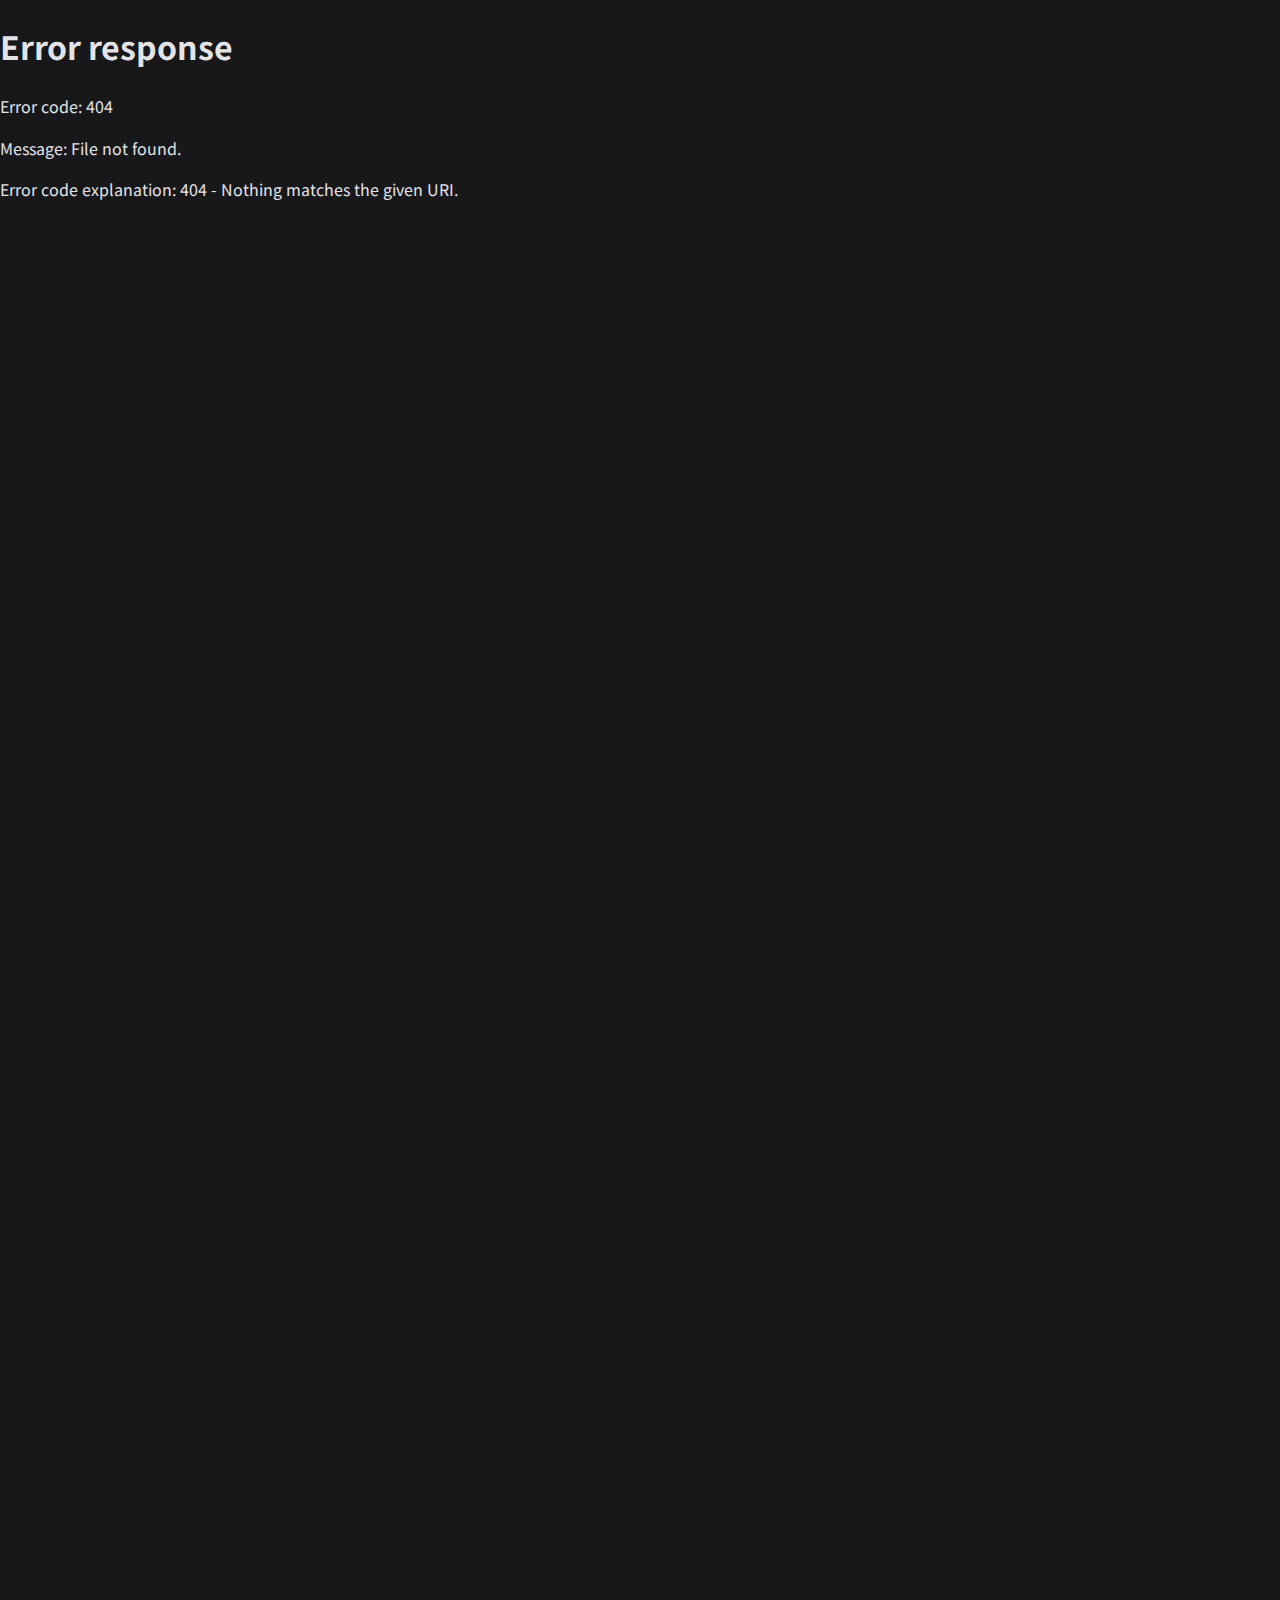
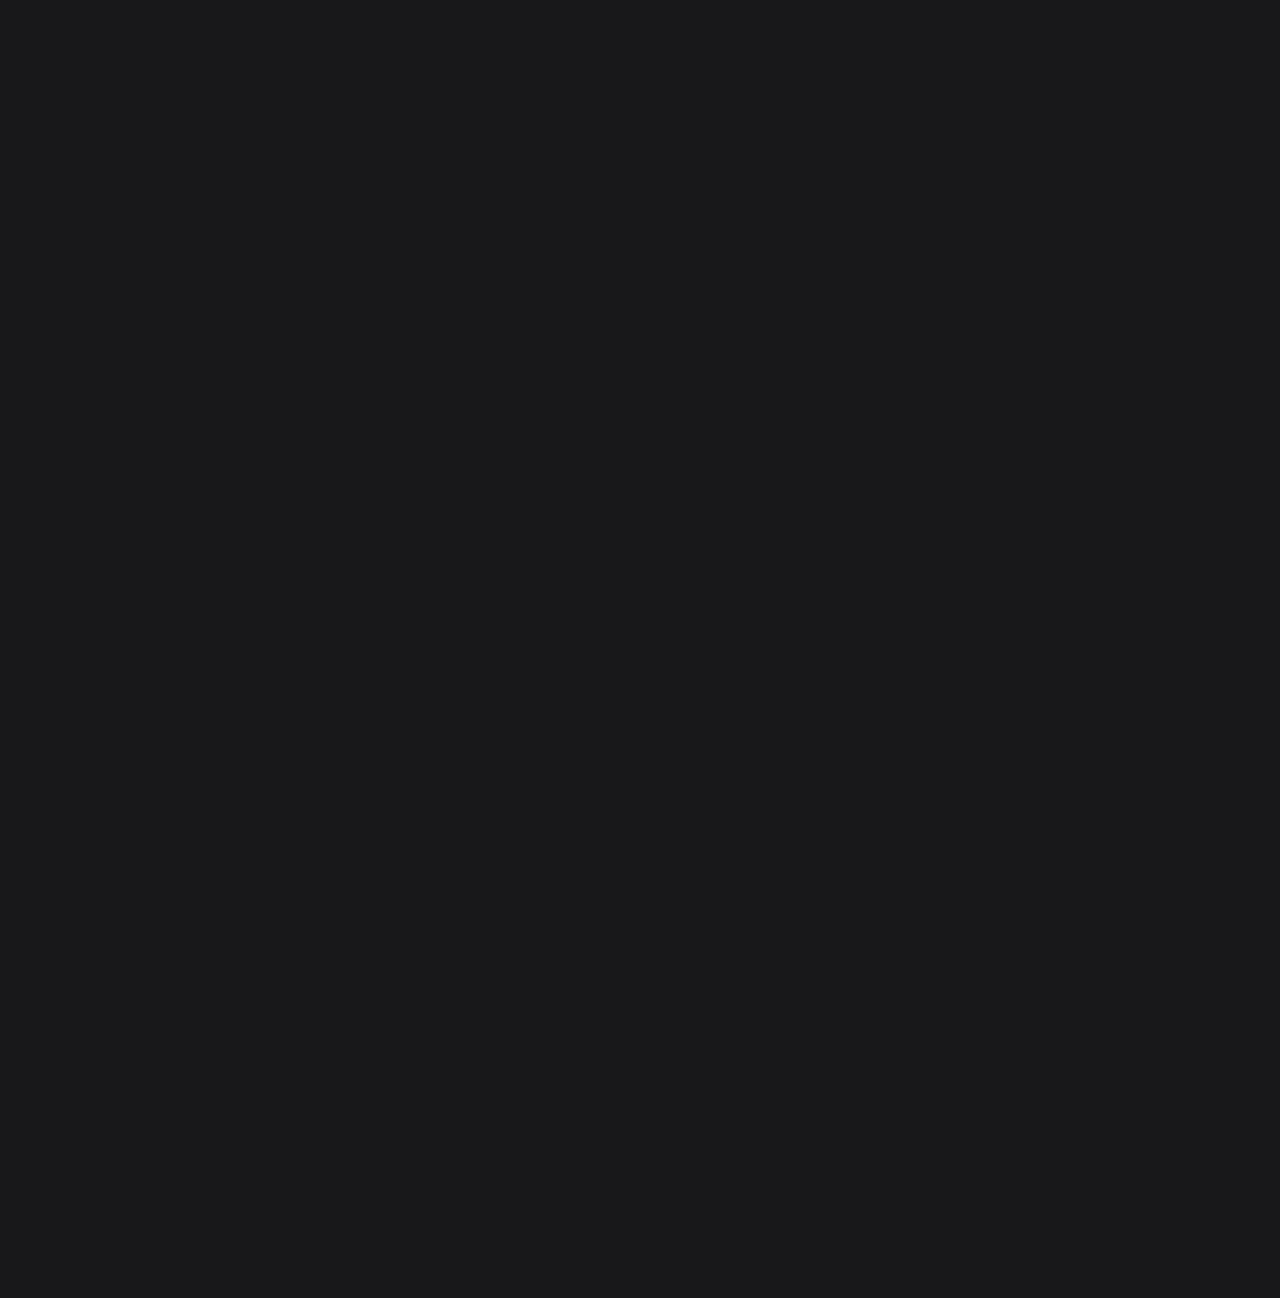
==== index.html @ a290ca43 "Update index.html" ====
<!DOCTYPE html>
<html lang="ja">
<head>
    <meta charset="UTF-8">
    <meta name="viewport" content="width=device-width, initial-scale=1.0">
    <meta name="description" content="ミスター秘密侵入VRの公式マニュアルサイトです。インストール方法、ゲームの操作ガイド、トラブル解決、アップデート情報など、プレイヤーに役立つ情報をまとめています。">
    <meta name="keywords" content="ミスター秘密侵入VR, VRエロゲ, アダルトVR, エロゲ, ミスターVR, いちゃらぶXR研究所, VRゲーム, マニュアル, トラブル解決, アップデート, VRゲームガイド, ダウンロード, セッティング方法">
    <meta name="author" content="ミスターVR">
    <title>ミスター秘密侵入VR - 公式マニュアル｜完全ガイド</title>
    <link href="https://fonts.googleapis.com/css2?family=Noto+Sans+JP:wght@400;500;700&display=swap" rel="stylesheet">
    <script>
        document.addEventListener('DOMContentLoaded', function() {
            fetch('header.html')
                .then(response => response.text())
                .then(data => {
                    document.getElementById('header').innerHTML = data;
                })
                .catch(error => {
                    console.error('ヘッダーの読み込みに失敗しました:', error);
                    document.getElementById('header').innerHTML = '<p>ヘッダーの読み込みに失敗しました</p>';
                });
    
            fetch('footer.html')
                .then(response => response.text())
                .then(data => {
                    document.getElementById('footer').innerHTML = data;
                })
                .catch(error => {
                    console.error('フッターの読み込みに失敗しました:', error);
                    document.getElementById('footer').innerHTML = '<p>フッターの読み込みに失敗しました</p>';
                });
        });
    </script>    
    <style>
        :root {
            --primary-color: #4a90e2;
            --text-color: #e4e4e7;
            --bg-color: #18181b;
            --card-bg: #27272a;
        }
        
        body {
            font-family: 'Noto Sans JP', sans-serif;
            background-color: var(--bg-color);
            color: var(--text-color);
            line-height: 1.6;
            margin: 0;
            padding: 0;
        }
        
        .container {
            max-width: 1200px;
            margin: 0 auto;
            padding: 0 20px;
            opacity: 0;
            animation: fadeIn 0.6s ease forwards;
        }
        
        .header {
            background-color: rgba(39, 39, 42, 0.95);
            backdrop-filter: blur(10px);
            position: fixed;
            width: 100%;
            top: 0;
            z-index: 1000;
        }
        
        .header-content {
            display: flex;
            justify-content: space-between;
            align-items: center;
            height: 70px;
        }
        
        .logo {
            height: 90px;
            display: inline-block;
        }
        
        .logo img {
            height: 100%;
            width: auto;
            object-fit: contain;
        }
        
        .nav-links {
            display: flex;
            gap: 2rem;
        }
        
        .nav-links a {
            color: var(--text-color);
            text-decoration: none;
            font-weight: 500;
            transition: color 0.2s;
        }
        
        .nav-links a:hover {
            color: var(--primary-color);
        }
        
        .hero {
            padding: 40px 0;
            text-align: center;
            background-color: var(--card-bg);
            border-radius: 12px;
            margin-top: 2rem;
            opacity: 0;
            transform: translateY(20px);
            animation: fadeInUp 0.6s ease forwards;
        }
        
        .hero-title {
            font-size: 2.5rem;
            font-weight: 700;
            margin-bottom: 1rem;
            text-shadow: 0 0 10px rgba(74, 144, 226, 0.5);
            color: var(--text-color);
        }

        main {
            margin-top: 70px;
            padding-top: 0px;
        }        
        
        .main-image-container {
            position: relative;
            margin: 2rem auto;
            max-width: 1000px;
            padding: 20px;
            overflow: hidden;
        }
        
        .main-image {
            width: 100%;
            height: auto;
            border-radius: 12px;
            box-shadow: 0 20px 40px rgba(0, 0, 0, 0.4),
                        0 0 30px rgba(74, 144, 226, 0.3);
            border: 1px solid rgba(255, 255, 255, 0.1);
            position: relative;
            z-index: 2;
        }
        
        .image-glow {
            position: absolute;
            top: -20px;
            left: -20px;
            width: calc(100% + 40px);
            height: calc(100% + 40px);
            border-radius: 12px;
            background: radial-gradient(
                ellipse at center,
                rgba(74, 144, 226, 0.3) 0%,
                rgba(74, 144, 226, 0.15) 30%,
                rgba(74, 144, 226, 0) 70%
            );
            filter: blur(20px);  /* ぼかしを強める */
            animation: pulseGlow 3s ease-in-out infinite;
            z-index: 1;
        }
        
        .purchase-link {
            display: inline-block;
            background-color: var(--primary-color);
            color: white;
            padding: 0.75rem 1.5rem;
            border-radius: 6px;
            text-decoration: none;
            font-weight: bold;
            transition: all 0.3s ease;
            margin-top: 1rem;
            position: relative;
            overflow: hidden;
        }
        
        .purchase-link:hover {
            transform: translateY(-2px);
            box-shadow: 0 5px 15px rgba(74, 144, 226, 0.4);
        }
        
        .purchase-link::after {
            content: '';
            position: absolute;
            top: 50%;
            left: 50%;
            width: 300%;
            height: 300%;
            background: rgba(255, 255, 255, 0.1);
            transform: translate(-50%, -50%) rotate(35deg);
            transition: transform 0.5s ease;
        }
        
        .purchase-link:hover::after {
            transform: translate(-50%, -50%) rotate(35deg) translateX(20%);
        }
        
        .section-grid {
            display: grid;
            grid-template-columns: repeat(auto-fit, minmax(300px, 1fr));
            gap: 2rem;
            margin: 4rem 0;
            opacity: 0;
            transform: translateY(20px);
            animation: fadeInUp 0.6s ease forwards 0.2s;
        }
        
        .card {
            background-color: var(--card-bg);
            border-radius: 12px;
            padding: 2rem;
            color: var(--text-color);
            text-decoration: none;
        }
        
        .card-hover {
            transition: transform 0.2s, box-shadow 0.2s;
        }
        
        .card-hover:hover {
            transform: translateY(-5px);
            box-shadow: 0 8px 32px rgba(0, 0, 0, 0.2);
        }
        
        .card h2 {
            font-size: 1.5rem;
            margin-bottom: 1rem;
            color: var(--primary-color);
        }
        
        .card p {
            color: var(--text-color);
            margin: 0;
        }
        
        .requirements-section {
            margin: 4rem 0;
            opacity: 0;
            transform: translateY(20px);
            animation: fadeInUp 0.6s ease forwards 0.4s;
        }
        
        .requirements-section h2 {
            font-size: 2rem;
            color: var(--primary-color);
            margin-bottom: 2rem;
            text-align: center;
        }
        
        .requirements-grid {
            display: grid;
            grid-template-columns: repeat(2, 1fr);
            gap: 2rem;
        }
        
        .requirements-card {
            background-color: var(--card-bg);
            border-radius: 12px;
            padding: 2rem;
        }
        
        .requirements-title {
            color: var(--primary-color);
            font-size: 1.5rem;
            margin-bottom: 1.5rem;
            padding-bottom: 0.5rem;
            border-bottom: 2px solid var(--primary-color);
        }
        
        .requirements-list {
            list-style: none;
            padding: 0;
            margin: 0;
        }
        
        .requirements-category {
            color: var(--primary-color);
            font-weight: bold;
            margin: 1rem 0 0.5rem;
        }
        
        .requirements-list li {
            margin-bottom: 0.5rem;
            padding-left: 1.2rem;
            position: relative;
        }
        
        .requirements-list li::before {
            content: "•";
            color: var(--primary-color);
            position: absolute;
            left: 0;
        }
        
        .news-section {
            opacity: 0;
            transform: translateY(20px);
            animation: fadeInUp 0.6s ease forwards 0.6s;
            background-color: var(--card-bg);
            border-radius: 12px;
            padding: 2rem;
            margin: 4rem 0;
        }
        
        .news-item {
            display: flex;
            align-items: center;
            gap: 1rem;
            border-bottom: 1px solid rgba(255, 255, 255, 0.1);
        }

        .news-item a {
           color: var(--primary-color);
           text-decoration: none;
           transition: color 0.2s;
        }
        
        .news-item a:hover {
           text-decoration: underline;
           opacity: 0.8;
        }
        
        .news-date {
            min-width: 100px;
            font-size: 0.875rem;
            color: #94a3b8;
        }
        
        .footer {
            text-align: center;
            padding: 2rem 0;
            color: #94a3b8;
            font-size: 0.875rem;
        }
        
        .review-section {
            margin-top: 2rem;
            max-width: 35rem;
            margin-left: auto;
            margin-right: auto;
        }
        
        .review-section .bg-slate-800\/50 {
            background-color: rgba(30, 41, 59, 0.5);
            backdrop-filter: blur(8px);
            border: 1px solid rgba(51, 65, 85, 0.5);
            border-radius: 0.75rem;
            padding: 1.5rem;
        }
        
        .review-section .star-icon {
            color: #60a5fa;
            fill: #60a5fa;
        }
        
        .review-section .heart-icon {
            color: rgba(96, 165, 250, 0.7);
        }
        
        .review-section a {
            color: #60a5fa;
            text-decoration: none;
            transition: color 0.2s;
        }
        
        .review-section a:hover {
            color: #93c5fd;
        }
        
        .manual-about {
            max-width: 800px;
            margin: 0 auto 3rem;
            text-align: center;
        }
        
        .thank-you-message {
            font-size: 1.25rem;
            color: var(--primary-color);
            font-weight: 500;
            margin: 0 0 2rem; /* topのマージンを0に */
            text-shadow: 0 0 20px rgba(74, 144, 226, 0.3);
            opacity: 0;
            animation: fadeInMessage 1.5s ease forwards;
        }
        
        @keyframes fadeIn {
            from { opacity: 0; }
            to { opacity: 1; }
        }
        
        @keyframes fadeInUp {
            from {
                opacity: 0;
                transform: translateY(20px);
            }
            to {
                opacity: 1;
                transform: translateY(0);
            }
        }
        
        @keyframes fadeInMessage {
            from {
                opacity: 0;
                transform: translateY(10px);
            }
            to {
                opacity: 1;
                transform: translateY(0);
            }
        }
        
        @keyframes pulseGlow {
            0% { opacity: 0.3; }
            50% { opacity: 0.8; }
            100% { opacity: 0.3; }
        }
        
        @media (max-width: 768px) {
            .requirements-grid {
                grid-template-columns: 1fr;
            }
            
            .news-item {
                flex-direction: column;
                gap: 0.5rem;
            }
            
            .news-date {
                min-width: auto;
            }
        }
        
        @media (max-width: 640px) {
            .hero-title {
                font-size: 2rem;
            }
        
            .nav-links {
                gap: 1rem;
            }
        }
    </style>
</head>
<body>
    <div id="header"></div>

    <main>
        <div class="container">
            <section class="hero">
                    <p class="thank-you-message">
                        この度はご購入いただき、誠にありがとうございます!
                    </p>
                
                <div class="main-image-container">
                    <div class="image-glow"></div>
                    <img src="assets/images/main-image.jpg" alt="ゲームメイン画像" class="main-image">
                </div>
                
                <a href="https://www.dlsite.com/maniax/dlaf/=/t/s/link/work/aid/adultvrexpert/id/RJ01266526.html" class="purchase-link" target="_blank">販売ページはこちら！</a>
                <div class="review-section">
                    <div class="bg-slate-800/50">
                        <div class="flex items-center justify-center gap-2 mb-4">
                            <span class="star-icon">★</span>
                            <span class="font-medium text-blue-400/90">レビューのお願い</span>
                            <span class="star-icon">★</span>
                        </div>
                        
                        <p class="text-gray-300 mb-4">
                            DLsiteのレビューおよび、感想やご意見を<span class="highlight">「作品に応援コメント」</span>で残していただけますと、今後の開発の大きな励みとなります！
                        </p>
                        
                        <div class="flex items-center justify-center gap-2 text-sm text-gray-400 mb-3">
                            <span>DLsiteマイページの</span>
                            <a href="https://www.dlsite.com/home/mypage/short-review" target="_blank" rel="noopener noreferrer">
                                レビューページ
                            </a>
                            <span>から投稿できます</span>
                        </div>
                
                        <div class="text-xs text-gray-500 flex items-center justify-center gap-1">
                            <div class="point-info">
                                <span>レビュー投稿でDLsiteポイントが還元されます</span>
                                <a href="https://cs.dlsite.com/hc/ja/articles/11837465209881" target="_blank" rel="noopener noreferrer" class="underline ml-1">
                                    詳細はこちら
                                </a>
                            </div>
                        </div>
                    </div>
                </div>
            </section>

            <div class="section-grid">
                <a href="readme.html" class="card card-hover">
                    <h2>🥽 導入ガイド</h2>
                    <p>インストール、アップデート方法を解説しています。</p>
                    <p>まずはこちらをご確認ください。</p>
                </a>
                <a href="manual.html" class="card card-hover">
                    <h2>📖 プレイガイド（随時更新）</h2>
                    <p>ゲームの操作方法とシステムを解説しています。</p>
                    <p>このガイドを読むとより楽しく遊べます。</p>
                </a>
                <a href="troubleshooting.html" class="card card-hover">
                    <h2>🔧 トラブルガイド</h2>
                    <p>よくある問題と解決方法について解説しています。</p>
                </a>
                
                <a href="shop.html" class="card card-hover">
                    <h2>🛒 販売ページ</h2>
                    <p>ゲームを購入できるストア一覧です。</p>                    
                </a>
                <a href="credits.html" class="card card-hover">
                    <h2>👥 ゲームクレジット</h2>
                    <p>開発スタッフや使用アセットなどのクレジット情報です。</p>
                </a>
                <a href="https://ci-en.net/creator/27628/article/tag?name=%E3%82%A2%E3%83%83%E3%83%97%E3%83%87%E3%83%BC%E3%83%88" class="card card-hover">
                    <h2>📝 アップデート履歴と変更点</h2>
                    <p>各バージョンでの更新内容や変更点を確認できます。</p>
                </a>
                
                <a href="dev-story.html" class="card card-hover">
                    <h2>💡 開発秘話（随時更新）</h2>
                    <p>ゲーム制作の背景やエピソードを随時ご紹介していく予定です。</p>
                </a>
            </div>

            <section class="requirements-section">
                <h2>対応機種</h2>
                <div class="requirements-grid">
                    <div class="requirements-card">
                        <h3 class="requirements-title">PCVR版</h3>
                        <ul class="requirements-list">
                            <div class="requirements-category">動作要件</div>
                            <li>対応OS: Windows 10/11</li>
                            <li>必須: SteamVR</li>
                            <li>推奨GPU: RTX3060以上</li>
                            <li>推奨メモリ: 16GB以上</li>

                            <div class="requirements-category">対応機種</div>
                            <li>Meta Quest 2/Pro/3/3S</li>
                            <li>PICO Neo 3/4/4Ultra</li>
                            <li>HTC VIVE シリーズ</li>
                            <li>その他SteamVR対応機種</li>
                        </ul>
                    </div>
                    
                    <div class="requirements-card">
                        <h3 class="requirements-title">Quest単体版</h3>
                        <ul class="requirements-list">
                            <div class="requirements-category">動作要件</div>
                            <li>SideQuestによるインストールが必要です。</li>

                            <div class="requirements-category">対応機種</div>
                            <li>Meta Quest 2</li>
                            <li>Meta Quest Pro</li>
                            <li>Meta Quest 3</li>
                            <li>Meta Quest 3S</li>
                        </ul>
                    </div>
                </div>
            </section>

            <section class="news-section">
                <h2>お知らせ</h2>
                <div class="news-item">
                    <div class="news-date">2024/11/16</div>
                    <p><a href="readme.html">導入ガイド</a>を更新しました。</p>
                </div>
                <div class="news-item">
                    <div class="news-date">2024/11/15</div>
                    <p><a href="https://www.dlsite.com/maniax/dlaf/=/t/s/link/work/aid/adultvrexpert/id/RJ01266526.html" target="_blank">ミスター秘密侵入VR</a>を販売開始しました！</p>
                </div>
                <div class="news-item">
                    <div class="news-date">2024/11/13</div>
                    <p>マニュアルサイトを公開しました。</p>
                </div>
                <div class="news-item">
                    <div class="news-date">2024/11/12</div>
                    <p>Ver 1.0.0をリリースしました。</p>
                </div>
            </section>
        </div>
    </main>
    
    <div id="footer"></div>
</body>
</html>
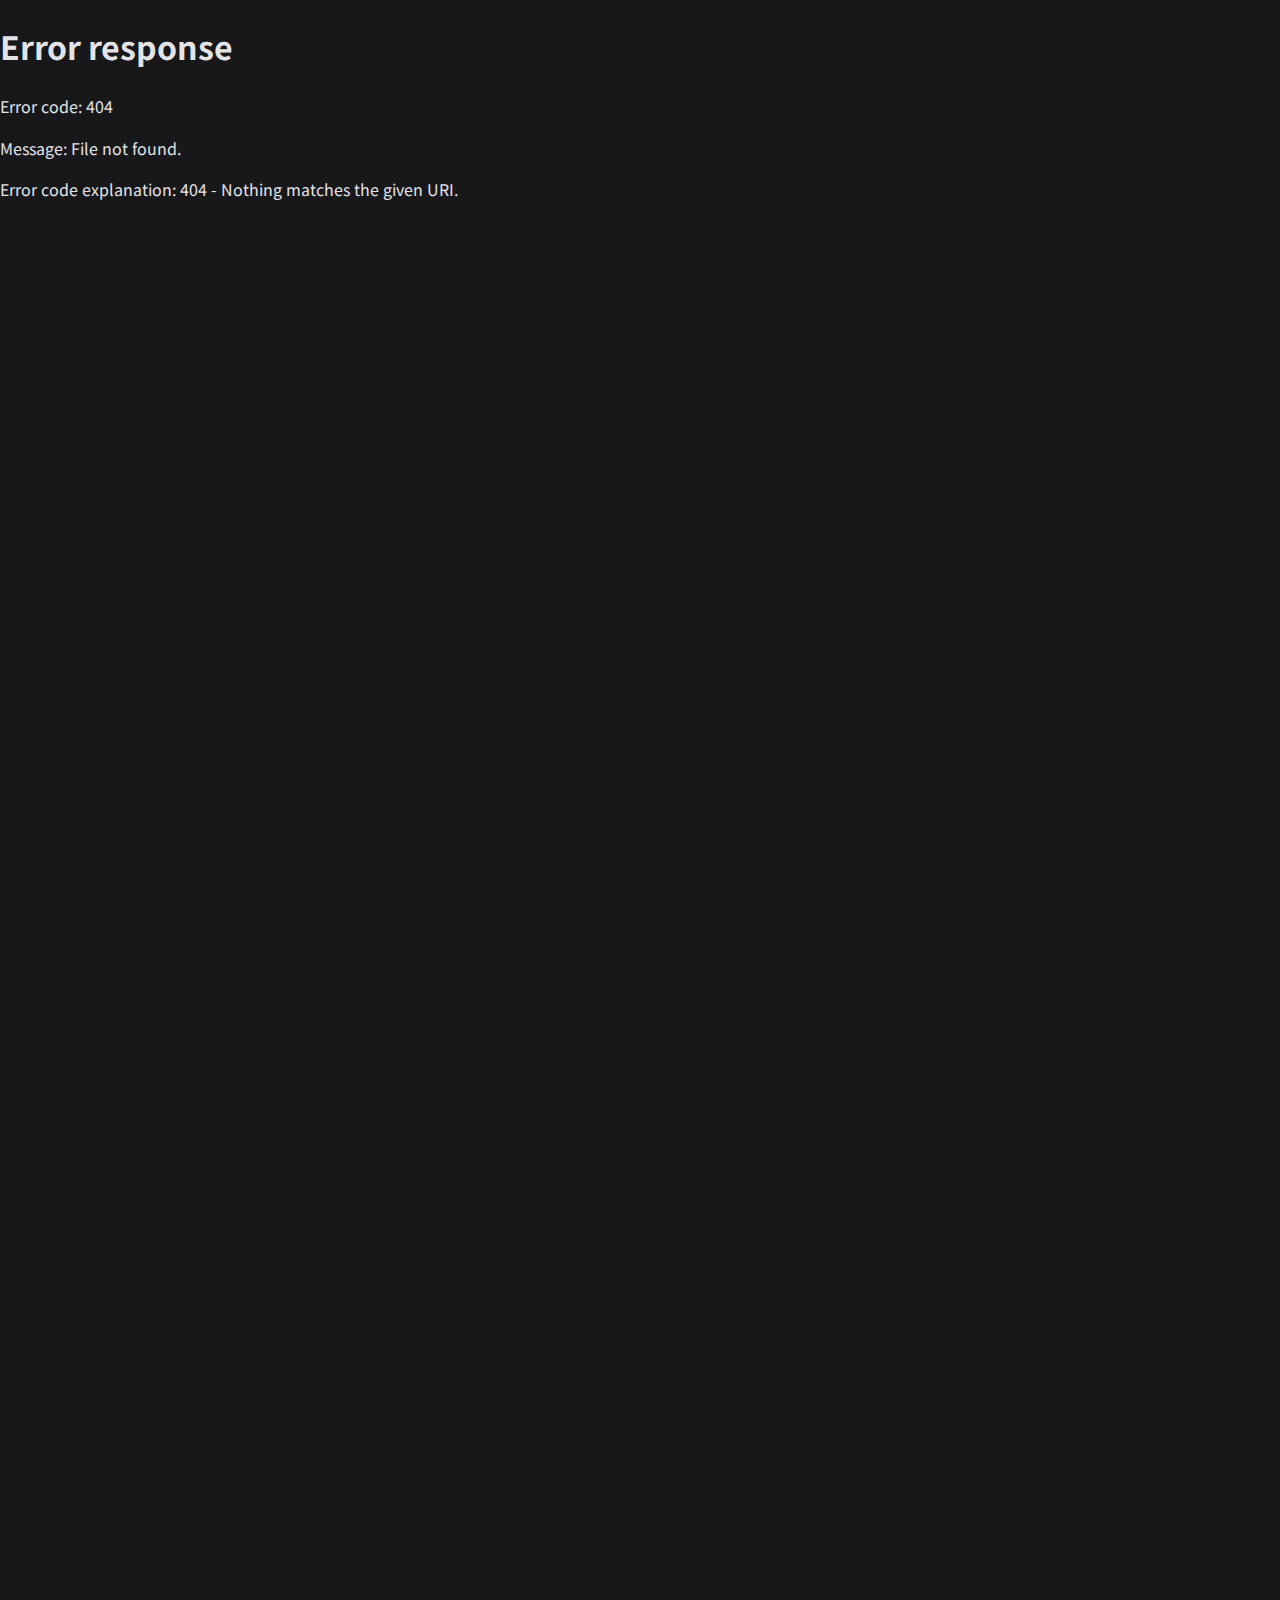
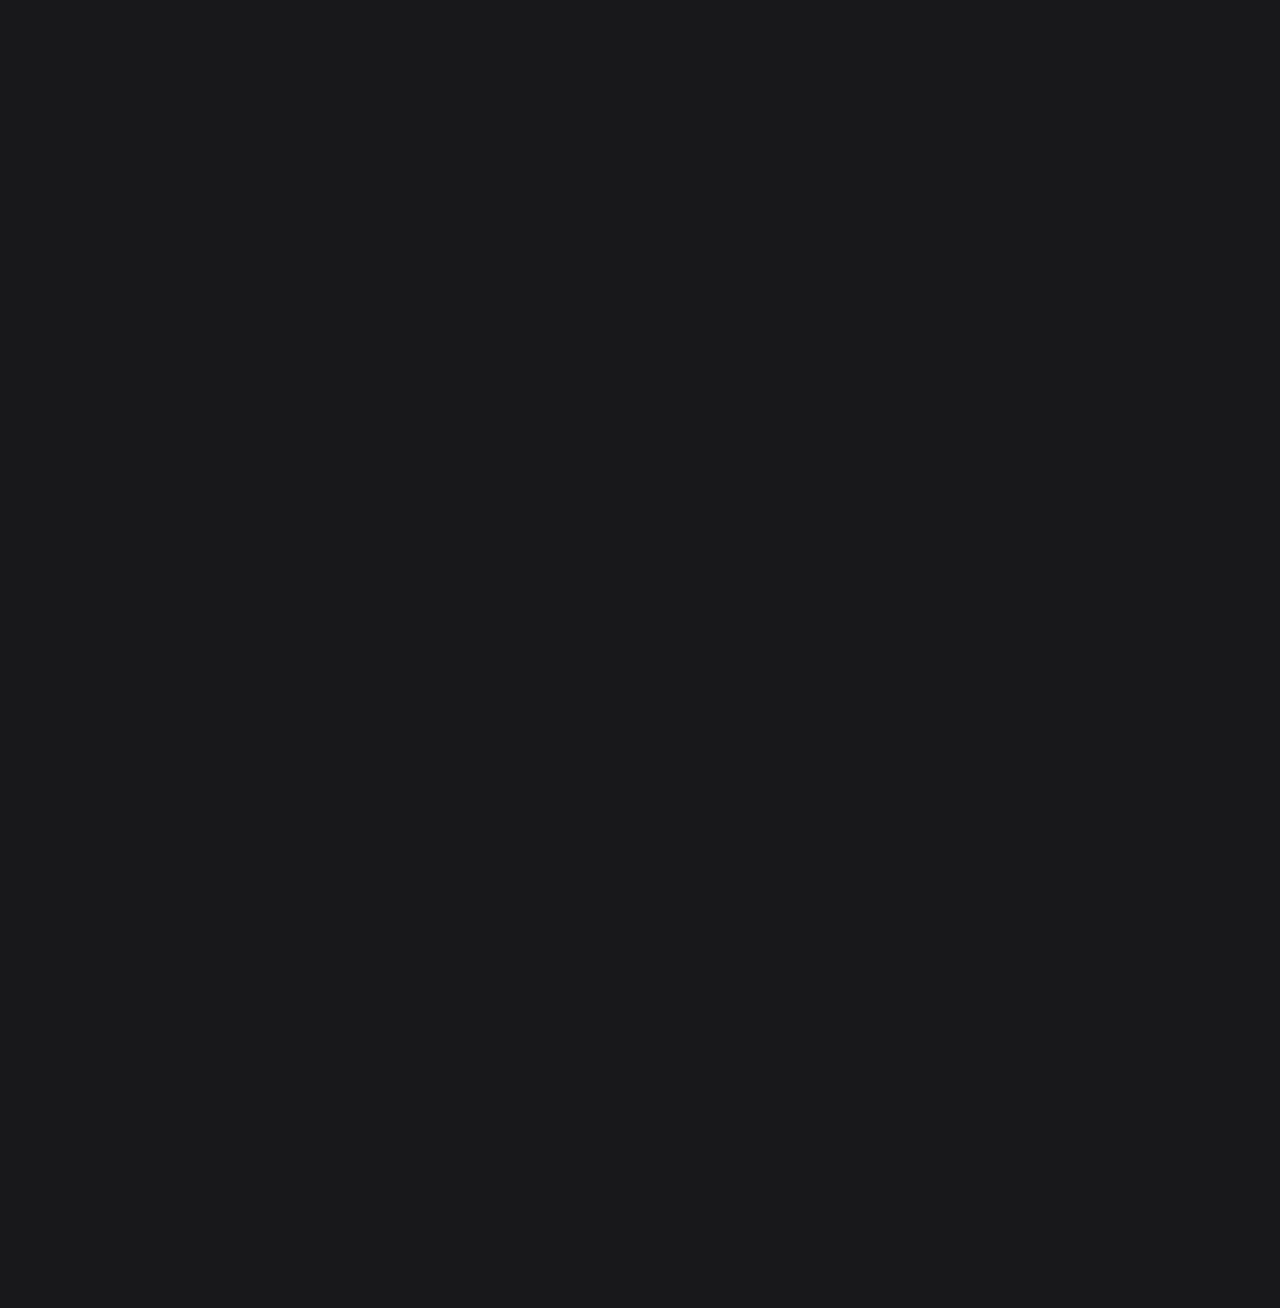
==== commit dd63324c: "Update index.html" ====
--- a/index.html
+++ b/index.html
@@ -127,37 +127,56 @@
             position: relative;
             margin: 2rem auto;
             max-width: 1000px;
-            padding: 20px;
-            overflow: hidden;
+            padding: 25px;
+            overflow: visible;
         }
         
         .main-image {
             width: 100%;
             height: auto;
             border-radius: 12px;
-            box-shadow: 0 20px 40px rgba(0, 0, 0, 0.4),
-                        0 0 30px rgba(74, 144, 226, 0.3);
-            border: 1px solid rgba(255, 255, 255, 0.1);
+            box-shadow: 
+                0 20px 40px rgba(0, 0, 0, 0.4),
+                0 0 30px rgba(74, 144, 226, 0.3),
+                0 0 50px rgba(74, 144, 226, 0.2);  /* 追加の光彩効果 */
+            border: 1px solid rgba(255, 255, 255, 0.15);
             position: relative;
             z-index: 2;
         }
         
         .image-glow {
             position: absolute;
-            top: -20px;
-            left: -20px;
-            width: calc(100% + 40px);
-            height: calc(100% + 40px);
+            top: -30px;
+            left: -30px;
+            width: calc(100% + 60px);
+            height: calc(100% + 60px);
             border-radius: 12px;
             background: radial-gradient(
                 ellipse at center,
+                rgba(74, 144, 226, 0.4) 0%,
+                rgba(74, 144, 226, 0.2) 40%,
+                rgba(74, 144, 226, 0.1) 60%,
+                rgba(74, 144, 226, 0) 80%
+            );
+            filter: blur(25px);  /* ぼかしを強める */
+            animation: pulseGlow 4s ease-in-out infinite;
+            z-index: 1;
+        }
+
+        .image-glow::after {
+            content: '';
+            position: absolute;
+            top: 0;
+            left: 0;
+            right: 0;
+            bottom: 0;
+            background: radial-gradient(
+                circle at center,
                 rgba(74, 144, 226, 0.3) 0%,
-                rgba(74, 144, 226, 0.15) 30%,
-                rgba(74, 144, 226, 0) 70%
+                rgba(74, 144, 226, 0.1) 40%,
+                transparent 70%
             );
-            filter: blur(20px);  /* ぼかしを強める */
-            animation: pulseGlow 3s ease-in-out infinite;
-            z-index: 1;
+            animation: pulseGlow 4s ease-in-out infinite reverse;
         }
         
         .purchase-link {
@@ -411,9 +430,18 @@
         }
         
         @keyframes pulseGlow {
-            0% { opacity: 0.3; }
-            50% { opacity: 0.8; }
-            100% { opacity: 0.3; }
+            0% { 
+                opacity: 0.4;
+                transform: scale(1);
+            }
+            50% { 
+                opacity: 0.8;
+                transform: scale(1.02);
+            }
+            100% { 
+                opacity: 0.4;
+                transform: scale(1);
+            }
         }
         
         @media (max-width: 768px) {
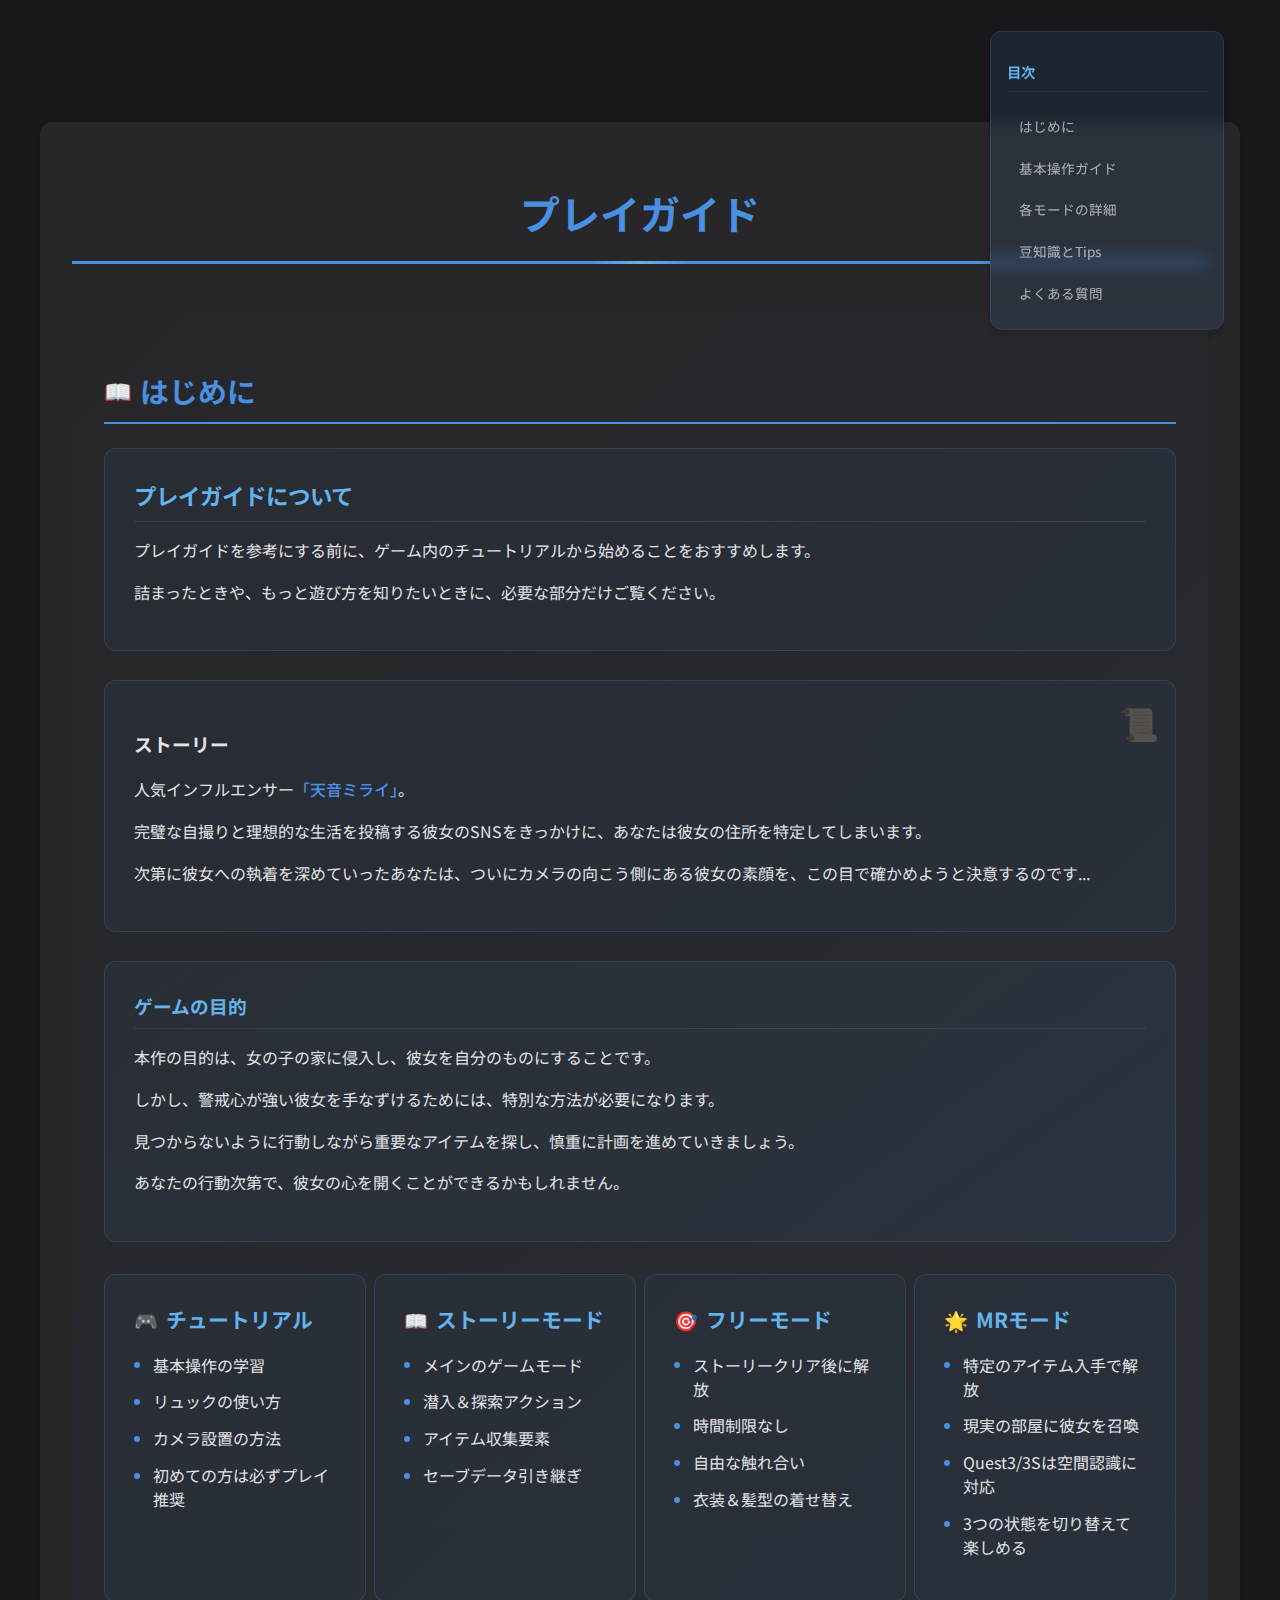
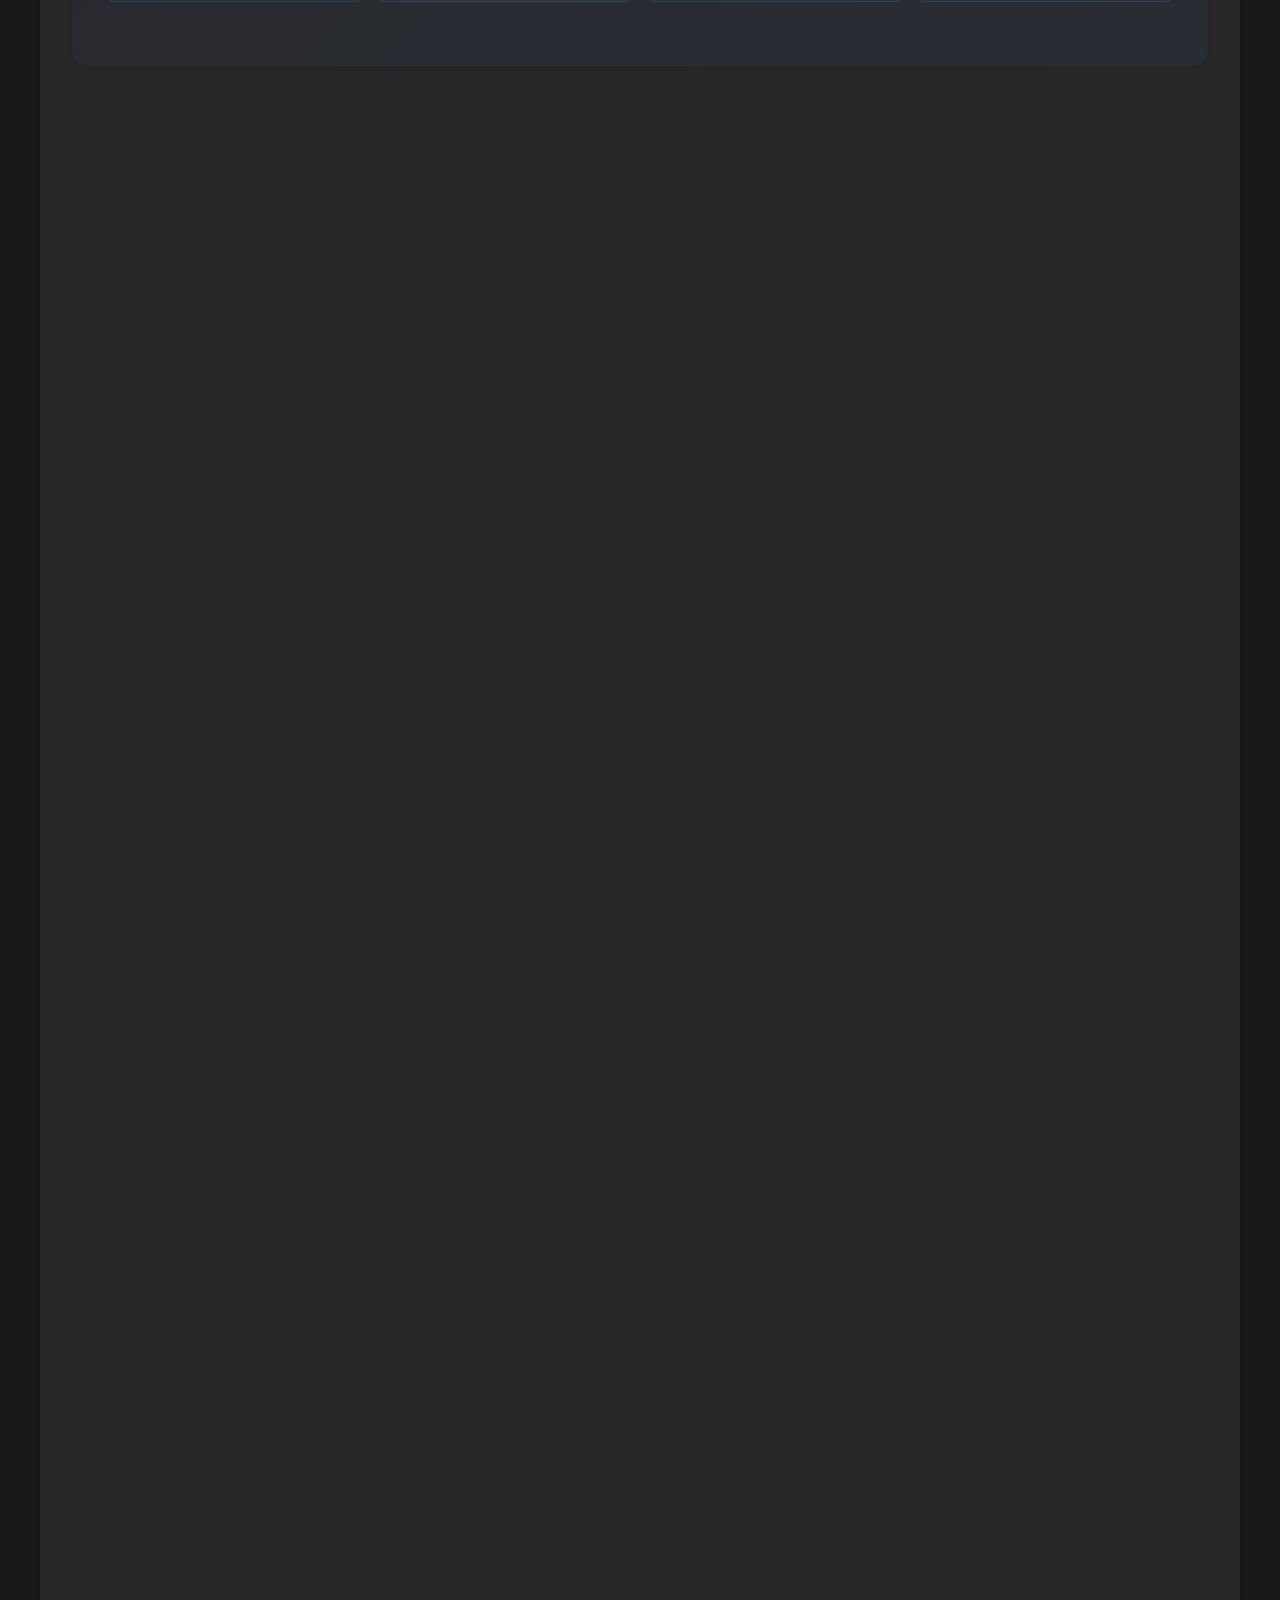
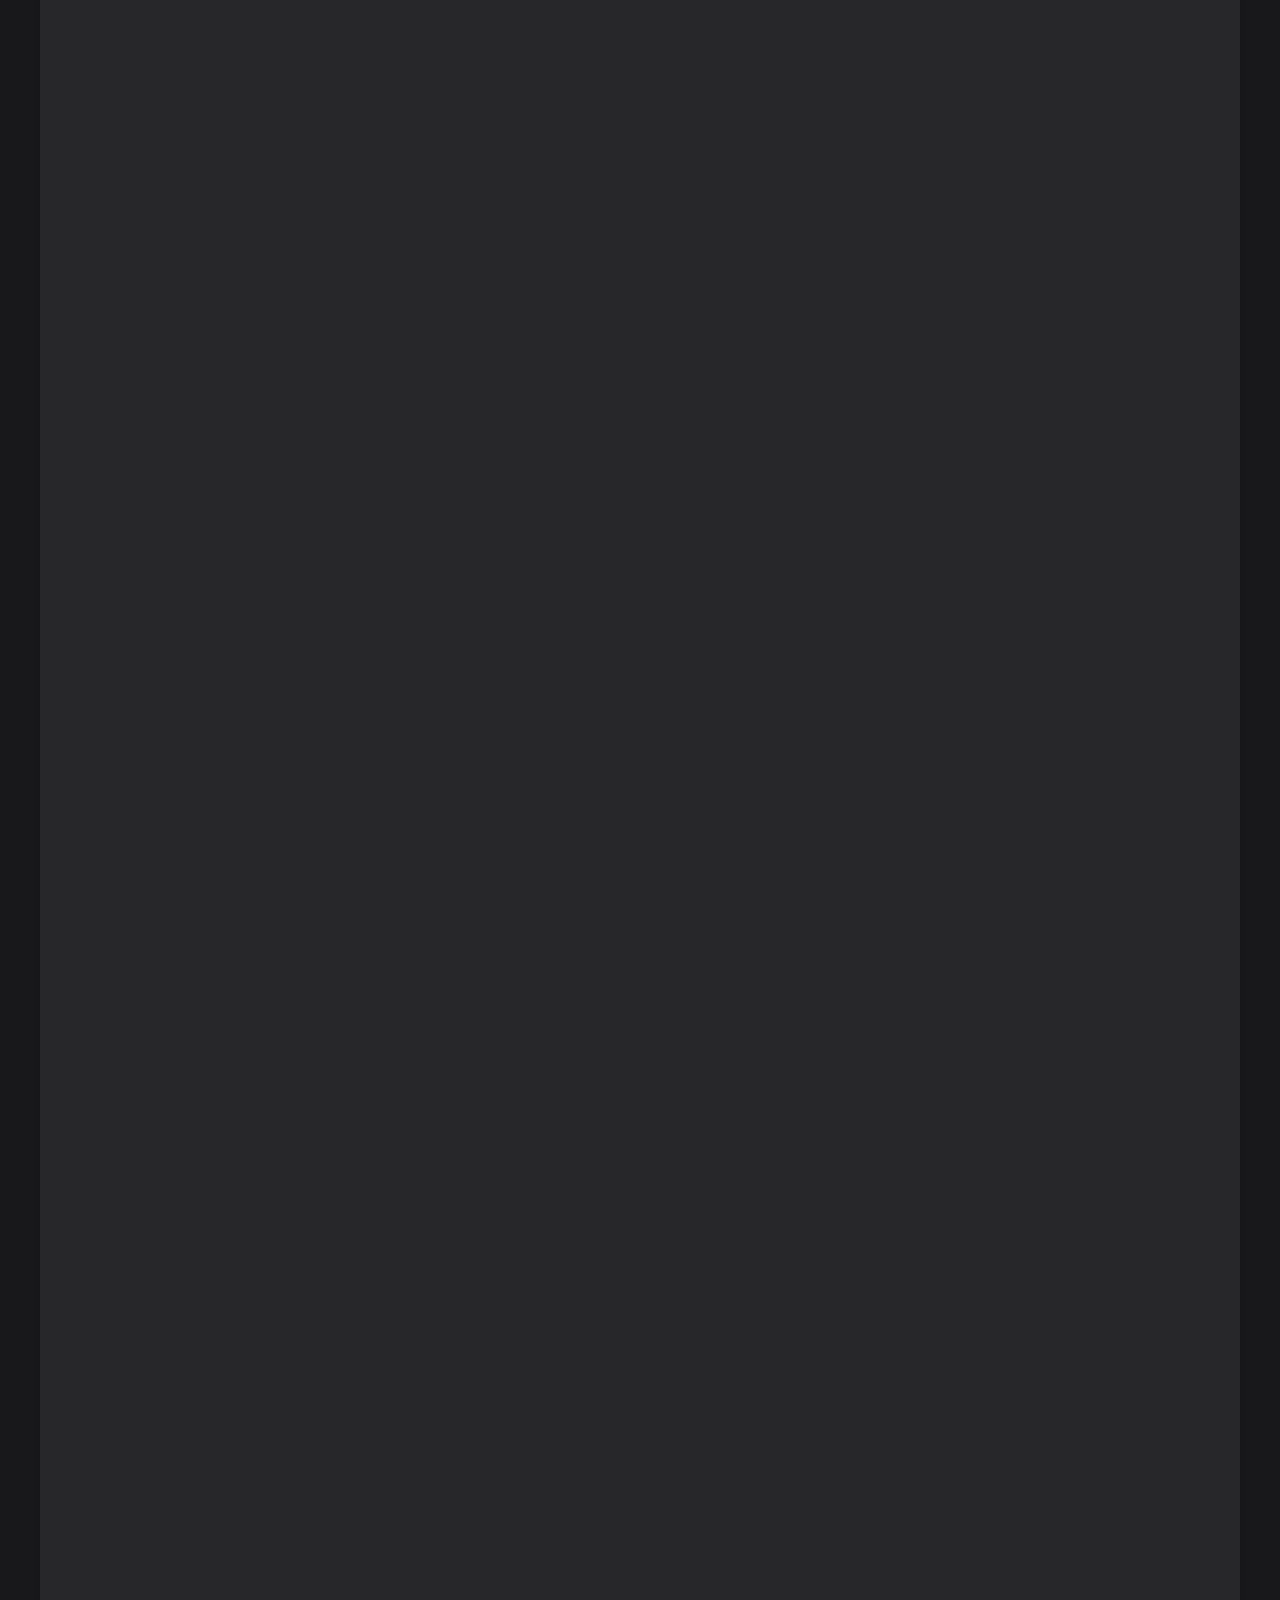
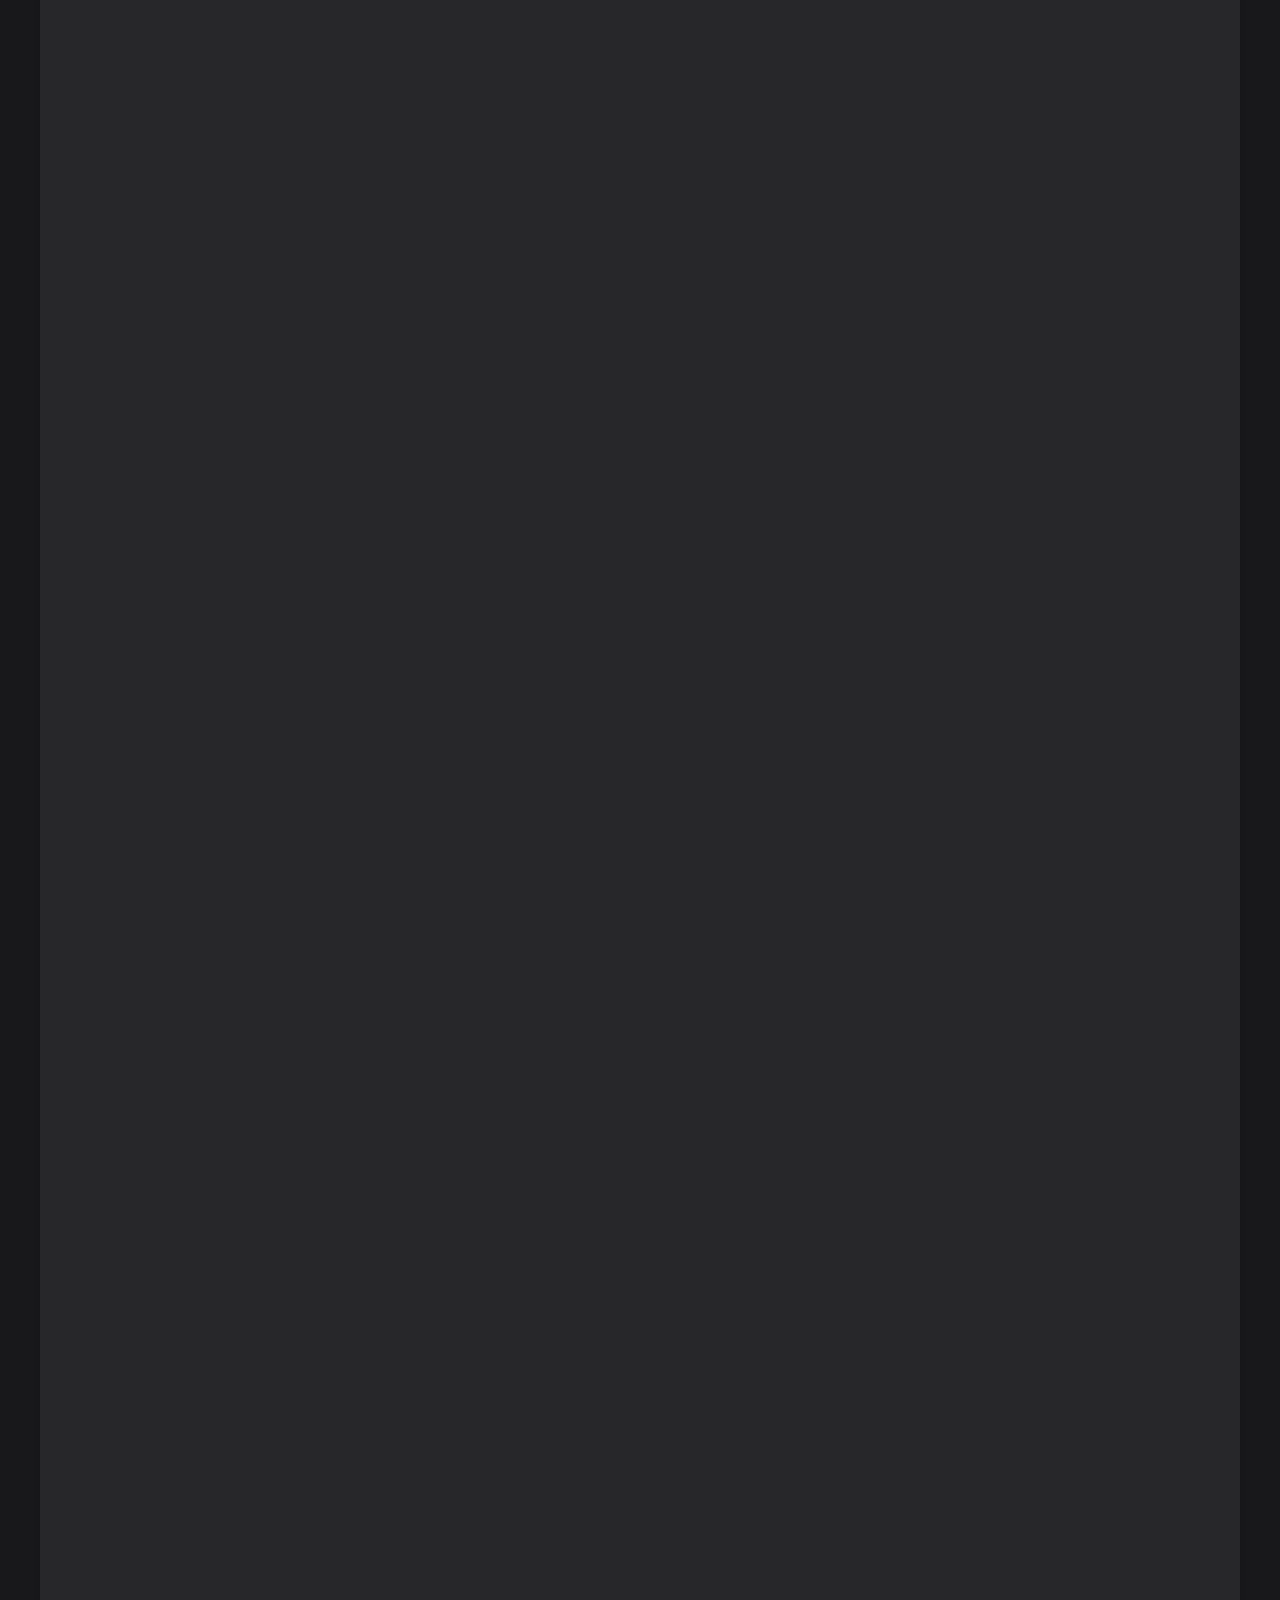
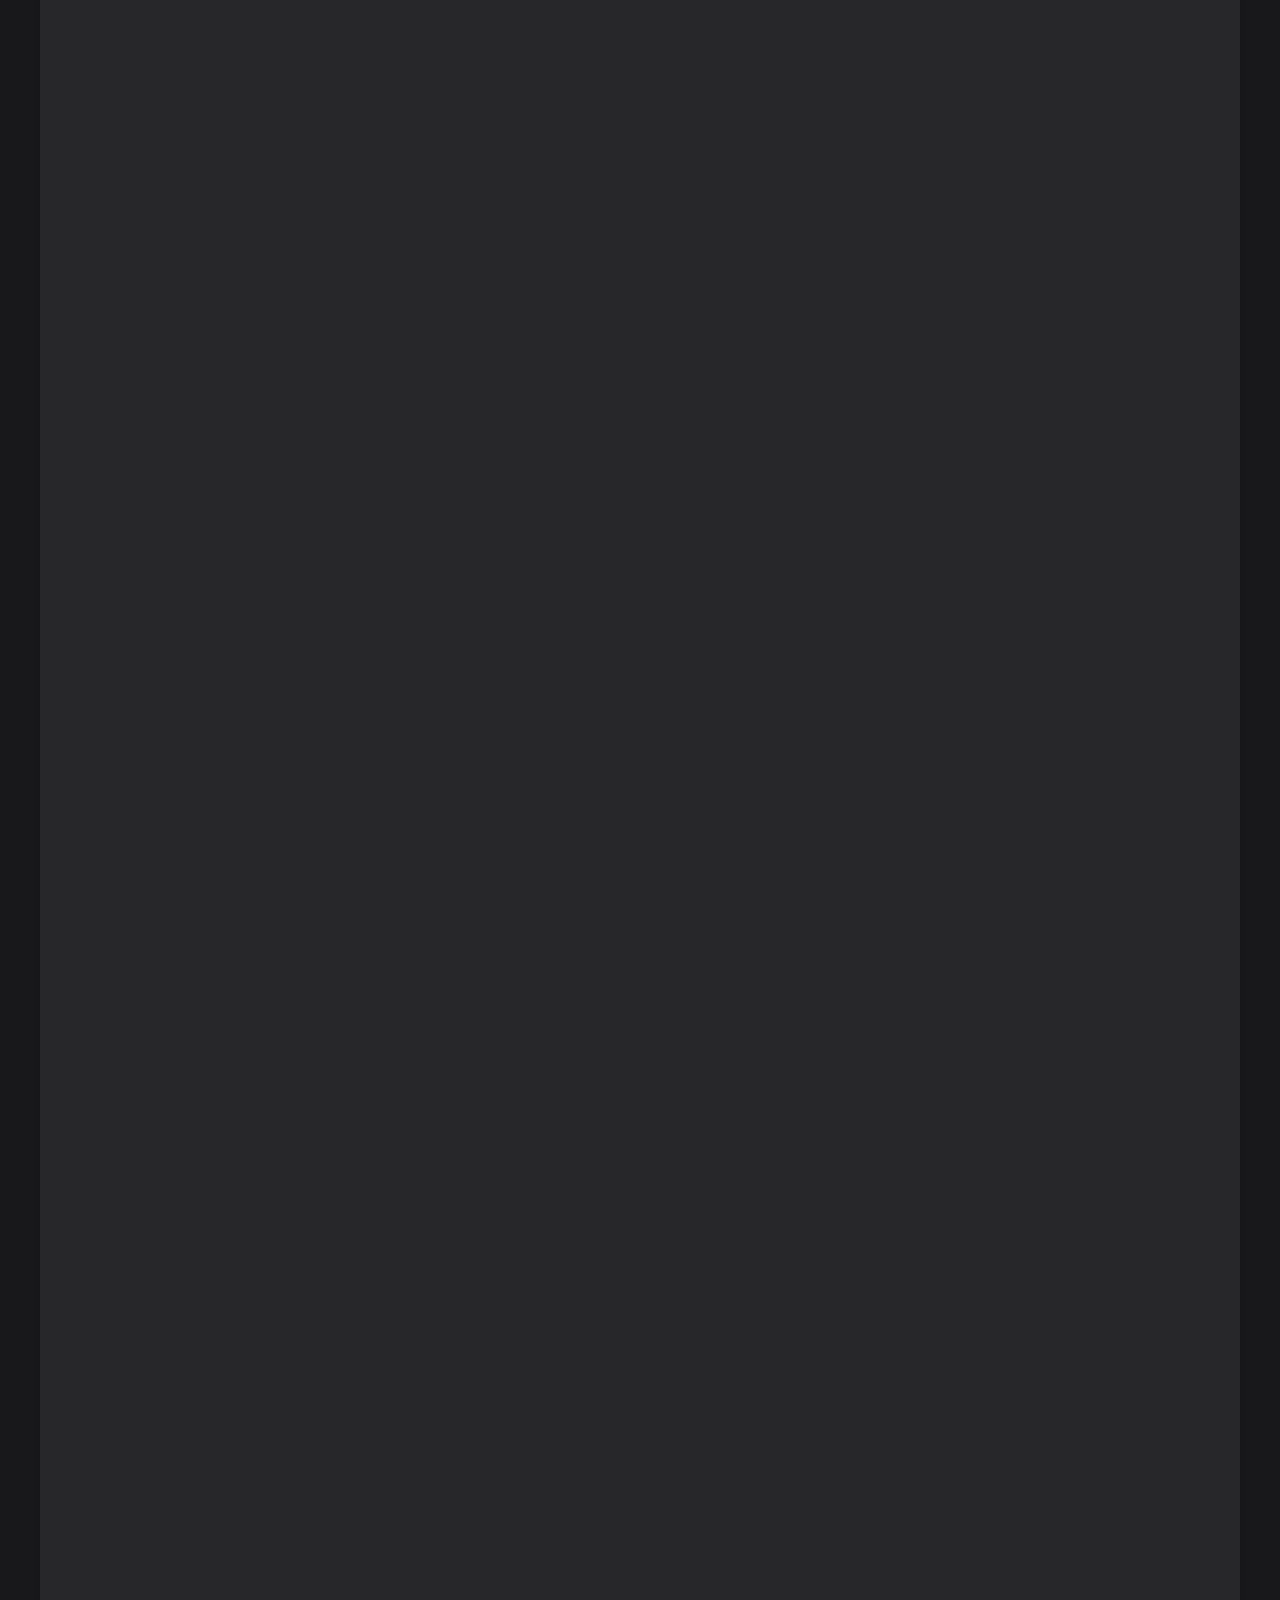
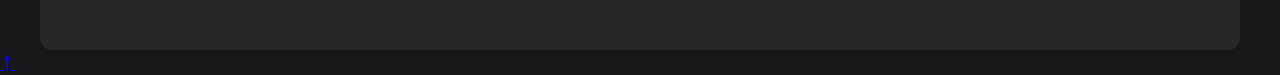
==== commit 245a66e7: "Update index.html" ====
--- a/index.html
+++ b/index.html
@@ -3,42 +3,22 @@
 <head>
     <meta charset="UTF-8">
     <meta name="viewport" content="width=device-width, initial-scale=1.0">
-    <meta name="description" content="ミスター秘密侵入VRの公式マニュアルサイトです。インストール方法、ゲームの操作ガイド、トラブル解決、アップデート情報など、プレイヤーに役立つ情報をまとめています。">
-    <meta name="keywords" content="ミスター秘密侵入VR, VRエロゲ, アダルトVR, エロゲ, ミスターVR, いちゃらぶXR研究所, VRゲーム, マニュアル, トラブル解決, アップデート, VRゲームガイド, ダウンロード, セッティング方法">
-    <meta name="author" content="ミスターVR">
-    <title>ミスター秘密侵入VR - 公式マニュアル｜完全ガイド</title>
-    <link href="https://fonts.googleapis.com/css2?family=Noto+Sans+JP:wght@400;500;700&display=swap" rel="stylesheet">
-    <script>
-        document.addEventListener('DOMContentLoaded', function() {
-            fetch('header.html')
-                .then(response => response.text())
-                .then(data => {
-                    document.getElementById('header').innerHTML = data;
-                })
-                .catch(error => {
-                    console.error('ヘッダーの読み込みに失敗しました:', error);
-                    document.getElementById('header').innerHTML = '<p>ヘッダーの読み込みに失敗しました</p>';
-                });
-    
-            fetch('footer.html')
-                .then(response => response.text())
-                .then(data => {
-                    document.getElementById('footer').innerHTML = data;
-                })
-                .catch(error => {
-                    console.error('フッターの読み込みに失敗しました:', error);
-                    document.getElementById('footer').innerHTML = '<p>フッターの読み込みに失敗しました</p>';
-                });
-        });
-    </script>    
+    <title>ミスター秘密侵入VR - プレイガイド</title>
+    <link href="https://fonts.googleapis.com/css2?family=Noto+Sans+JP:wght@400;500;700&family=Source+Code+Pro:wght@400;600&display=swap" rel="stylesheet">
     <style>
         :root {
             --primary-color: #4a90e2;
+            --primary-light: rgba(74, 144, 226, 0.1);
+            --primary-lighter: rgba(74, 144, 226, 0.05);
             --text-color: #e4e4e7;
             --bg-color: #18181b;
             --card-bg: #27272a;
-        }
-        
+            --accent-color: #63b3ed;
+            --warning-color: #e2984a;
+            --section-bg: rgba(74, 144, 226, 0.05);
+            --border-color: rgba(74, 144, 226, 0.2);
+        }
+
         body {
             font-family: 'Noto Sans JP', sans-serif;
             background-color: var(--bg-color);
@@ -47,570 +27,2880 @@
             margin: 0;
             padding: 0;
         }
-        
-        .container {
-            max-width: 1200px;
-            margin: 0 auto;
-            padding: 0 20px;
-            opacity: 0;
-            animation: fadeIn 0.6s ease forwards;
-        }
-        
-        .header {
-            background-color: rgba(39, 39, 42, 0.95);
-            backdrop-filter: blur(10px);
-            position: fixed;
-            width: 100%;
-            top: 0;
-            z-index: 1000;
-        }
-        
-        .header-content {
-            display: flex;
-            justify-content: space-between;
-            align-items: center;
-            height: 70px;
-        }
-        
-        .logo {
-            height: 90px;
-            display: inline-block;
-        }
-        
-        .logo img {
-            height: 100%;
-            width: auto;
-            object-fit: contain;
-        }
-        
-        .nav-links {
-            display: flex;
-            gap: 2rem;
-        }
-        
-        .nav-links a {
-            color: var(--text-color);
-            text-decoration: none;
-            font-weight: 500;
-            transition: color 0.2s;
-        }
-        
-        .nav-links a:hover {
-            color: var(--primary-color);
-        }
-        
-        .hero {
-            padding: 40px 0;
-            text-align: center;
+
+	.container {
+	    max-width: 1200px;  /* オリジナルと同じ幅 */
+	    margin: 0 auto;
+	    padding: 0 20px;
+	    position: relative; /* 目次の位置決めの基準点として必要 */
+	}
+
+
+        .guide-content {
+            padding: 2rem;
             background-color: var(--card-bg);
             border-radius: 12px;
             margin-top: 2rem;
+            animation: fadeIn 0.6s ease;
+            box-shadow: 0 4px 6px rgba(0, 0, 0, 0.1);
+        }
+
+        .main-title {
+            font-size: 2.5rem;
+            color: var(--primary-color);
+            text-align: center;
+            margin-bottom: 3rem;
+            padding-bottom: 1rem;
+            border-bottom: 3px solid var(--primary-color);
+            animation: fadeInDown 0.6s ease;
+            position: relative;
+        }
+
+        .main-title::after {
+            content: "";
+            position: absolute;
+            bottom: -3px;
+            left: 50%;
+            transform: translateX(-50%);
+            width: 100px;
+            height: 3px;
+            background: linear-gradient(90deg, 
+                transparent, 
+                var(--accent-color) 50%, 
+                transparent
+            );
+        }
+
+		.manual-content {
+		    padding: 2rem;
+		    background-color: var(--card-bg);
+		    border-radius: 12px;
+		    margin-top: 2rem;
+		    animation: fadeIn 0.6s ease;
+		    width: 100%;
+		    box-sizing: border-box;
+		}
+
+        .chapter {
+            margin-bottom: 3rem;
             opacity: 0;
             transform: translateY(20px);
             animation: fadeInUp 0.6s ease forwards;
-        }
-        
-        .hero-title {
-            font-size: 2.5rem;
-            font-weight: 700;
-            margin-bottom: 1rem;
-            text-shadow: 0 0 10px rgba(74, 144, 226, 0.5);
-            color: var(--text-color);
-        }
-
-        main {
-            margin-top: 70px;
-            padding-top: 0px;
-        }        
-        
-        .main-image-container {
+            background: linear-gradient(
+                135deg, 
+                var(--card-bg), 
+                var(--section-bg)
+            );
+            border-radius: 16px;
+            padding: 2rem;
+            box-shadow: 0 2px 4px rgba(0, 0, 0, 0.05);
+        }
+
+        .chapter-title {
+            color: var(--primary-color);
+            font-size: 1.8rem;
+            margin-bottom: 1.5rem;
+            padding-bottom: 0.5rem;
+            border-bottom: 2px solid var(--primary-color);
+            display: flex;
+            align-items: center;
+            gap: 0.5rem;
+        }
+
+        .chapter-title::before {
+            content: "📖";
+            font-size: 1.4rem;
+        }
+
+        .intro-card {
+            background: linear-gradient(
+                145deg, 
+                var(--primary-lighter), 
+                var(--section-bg)
+            );
+            border-radius: 12px;
+            padding: 1.8rem;
+            margin-bottom: 1.8rem;
+            border: 1px solid var(--border-color);
+            transition: transform 0.3s ease, box-shadow 0.3s ease;
+        }
+
+        .intro-card:hover {
+            transform: translateY(-2px);
+            box-shadow: 0 4px 12px rgba(74, 144, 226, 0.1);
+        }
+
+        .intro-card h3 {
+            color: var(--accent-color);
+            margin: 0 0 1rem 0;
+            padding-bottom: 0.5rem;
+            border-bottom: 1px solid var(--border-color);
+            font-size: 1.4rem;
+            display: flex;
+            align-items: center;
+            gap: 0.5rem;
+        }
+
+        .intro-card h3::before {
+            font-size: 1.2rem;
+        }
+
+        .game-modes {
+            display: grid;
+            grid-template-columns: repeat(auto-fit, minmax(200px, 1fr));
+            gap: 0.5rem;
+            margin: 2rem 0;
+        }
+
+        .mode-card {
+            background: linear-gradient(
+                145deg,
+                var(--primary-lighter),
+                var(--section-bg)
+            );
+            border-radius: 12px;
+            padding: 1.8rem;
+            border: 1px solid var(--border-color);
+            transition: transform 0.3s ease, box-shadow 0.3s ease;
             position: relative;
-            margin: 2rem auto;
-            max-width: 1000px;
-            padding: 25px;
-            overflow: visible;
-        }
-        
-        .main-image {
-            width: 100%;
-            height: auto;
-            border-radius: 12px;
-            box-shadow: 
-                0 20px 40px rgba(0, 0, 0, 0.4),
-                0 0 30px rgba(74, 144, 226, 0.3),
-                0 0 50px rgba(74, 144, 226, 0.2);  /* 追加の光彩効果 */
-            border: 1px solid rgba(255, 255, 255, 0.15);
-            position: relative;
-            z-index: 2;
-        }
-        
-        .image-glow {
-            position: absolute;
-            top: -30px;
-            left: -30px;
-            width: calc(100% + 60px);
-            height: calc(100% + 60px);
-            border-radius: 12px;
-            background: radial-gradient(
-                ellipse at center,
-                rgba(74, 144, 226, 0.4) 0%,
-                rgba(74, 144, 226, 0.2) 40%,
-                rgba(74, 144, 226, 0.1) 60%,
-                rgba(74, 144, 226, 0) 80%
-            );
-            filter: blur(25px);  /* ぼかしを強める */
-            animation: pulseGlow 4s ease-in-out infinite;
-            z-index: 1;
-        }
-
-        .image-glow::after {
-            content: '';
+            overflow: hidden;
+        }
+
+        .mode-card::before {
+            content: "";
             position: absolute;
             top: 0;
             left: 0;
             right: 0;
-            bottom: 0;
-            background: radial-gradient(
-                circle at center,
-                rgba(74, 144, 226, 0.3) 0%,
-                rgba(74, 144, 226, 0.1) 40%,
-                transparent 70%
+            height: 4px;
+            background: linear-gradient(90deg, var(--primary-color), var(--accent-color));
+            opacity: 0;
+            transition: opacity 0.3s ease;
+        }
+
+        .mode-card:hover {
+            transform: translateY(-2px);
+            box-shadow: 0 4px 12px rgba(74, 144, 226, 0.1);
+        }
+
+        .mode-card:hover::before {
+            opacity: 1;
+        }
+
+        .mode-card h4 {
+            color: var(--accent-color);
+            margin: 0 0 1rem 0;
+            font-size: 1.3rem;
+            display: flex;
+            align-items: center;
+            gap: 0.5rem;
+        }
+
+        .mode-card h4::before {
+            font-size: 1.2rem;
+        }
+
+        .mode-card:nth-child(1) h4::before { content: "🎮"; }
+        .mode-card:nth-child(2) h4::before { content: "📖"; }
+        .mode-card:nth-child(3) h4::before { content: "🎯"; }
+        .mode-card:nth-child(4) h4::before { content: "🌟"; }
+
+        .mode-card ul {
+            list-style: none;
+            padding-left: 1.2rem;
+            margin: 0;
+        }
+
+        .mode-card li {
+            position: relative;
+            margin-bottom: 0.8rem;
+            line-height: 1.5;
+        }
+
+        .mode-card li::before {
+            content: "";
+            position: absolute;
+            left: -1.2rem;
+            top: 0.6rem;
+            width: 6px;
+            height: 6px;
+            background-color: var(--primary-color);
+            border-radius: 50%;
+        }
+
+        .story-section {
+            background: linear-gradient(
+                145deg,
+                var(--primary-lighter),
+                var(--section-bg)
             );
-            animation: pulseGlow 4s ease-in-out infinite reverse;
-        }
-        
-        .purchase-link {
-            display: inline-block;
-            background-color: var(--primary-color);
-            color: white;
-            padding: 0.75rem 1.5rem;
-            border-radius: 6px;
-            text-decoration: none;
-            font-weight: bold;
-            transition: all 0.3s ease;
-            margin-top: 1rem;
+            border-radius: 12px;
+            padding: 1.8rem;
+            margin: 1.8rem 0;
+            border: 1px solid var(--border-color);
             position: relative;
             overflow: hidden;
         }
+
+        .story-section::after {
+            content: "📜";
+            position: absolute;
+            top: 1rem;
+            right: 1rem;
+            font-size: 2rem;
+            opacity: 0.2;
+        }
+
+        .objectives {
+            background: linear-gradient(
+                145deg,
+                rgba(99, 179, 237, 0.05),
+                rgba(74, 144, 226, 0.08)
+            );
+            padding: 1.8rem;
+            border-radius: 12px;
+            margin: 1.8rem 0;
+            border: 1px solid var(--border-color);
+            position: relative;
+        }
+
+        .objectives h3 {
+            color: var(--accent-color);
+            margin: 0 0 1rem 0;
+            padding-bottom: 0.5rem;
+            border-bottom: 1px solid var(--border-color);
+            display: flex;
+            align-items: center;
+            gap: 0.5rem;
+        }
+
+        .objectives h3::before {
+            font-size: 1.2rem;
+        }
+
+        .exploration-tips {
+            background: linear-gradient(
+                145deg,
+                var(--primary-lighter),
+                var(--section-bg)
+            );
+            padding: 1.8rem;
+            border-radius: 12px;
+            margin-top: 1.8rem;
+            border: 1px solid var(--border-color);
+            position: relative;
+        }
+
+        .exploration-tips h3 {
+            color: var(--accent-color);
+            margin: 0 0 1rem 0;
+            padding-bottom: 0.5rem;
+            border-bottom: 1px solid var(--border-color);
+            display: flex;
+            align-items: center;
+            gap: 0.5rem;
+        }
+
+        .exploration-tips h3::before {
+            content: "🔍";
+            font-size: 1.2rem;
+        }
+
+        .exploration-tips ul {
+            list-style: none;
+            padding-left: 1.2rem;
+            margin: 0;
+        }
+
+        .exploration-tips li {
+            position: relative;
+            margin-bottom: 0.8rem;
+            padding-left: 1rem;
+        }
+
+        .exploration-tips li::before {
+            content: "";
+            position: absolute;
+            left: -0.8rem;
+            top: 0.6rem;
+            width: 6px;
+            height: 6px;
+            background-color: var(--accent-color);
+            border-radius: 50%;
+        }
+
+        .note-box {
+            background: linear-gradient(
+                145deg,
+                rgba(226, 152, 74, 0.1),
+                rgba(226, 152, 74, 0.05)
+            );
+            border-left: 4px solid var(--warning-color);
+            padding: 1.5rem;
+            margin: 1.5rem 0;
+            border-radius: 0 12px 12px 0;
+            position: relative;
+            transition: transform 0.3s ease;
+        }
+
+        .note-box:hover {
+            transform: translateX(4px);
+        }
+
+        .note-box::before {
+            content: "💡";
+            position: absolute;
+            top: 1rem;
+            right: 1rem;
+            font-size: 1.5rem;
+            opacity: 0.2;
+        }
+
+        .highlight-text {
+            color: var(--primary-color);
+            font-weight: 500;
+        }
+
+        @keyframes fadeInUp {
+            from {
+                opacity: 0;
+                transform: translateY(20px);
+            }
+            to {
+                opacity: 1;
+                transform: translateY(0);
+            }
+        }
+
+        @keyframes fadeInDown {
+            from {
+                opacity: 0;
+                transform: translateY(-20px);
+            }
+            to {
+                opacity: 1;
+                transform: translateY(0);
+            }
+        }
+
+        @keyframes fadeIn {
+            from {
+                opacity: 0;
+            }
+            to {
+                opacity: 1;
+            }
+        }
+
+        @media (max-width: 768px) {
+            .guide-content {
+                padding: 1rem;
+            }
+
+            .chapter {
+                padding: 1.5rem;
+            }
+
+            .game-modes {
+                grid-template-columns: 1fr;
+            }
+
+            .main-title {
+                font-size: 2rem;
+            }
+
+            .chapter-title {
+                font-size: 1.5rem;
+            }
+
+            .mode-card, .intro-card, .story-section, 
+            .objectives, .exploration-tips {
+                padding: 1.2rem;
+            }
+        }
         
-        .purchase-link:hover {
+                .controls-overview {
+            background: linear-gradient(145deg, var(--primary-lighter), var(--section-bg));
+            border-radius: 16px;
+            padding: 2rem;
+            margin: 2rem 0;
+            border: 1px solid var(--border-color);
+        }
+
+        .controls-grid {
+            display: grid;
+            grid-template-columns: repeat(auto-fit, minmax(280px, 1fr));
+            gap: 1.5rem;
+            margin: 1.5rem 0;
+        }
+
+        .control-card {
+            background: rgba(74, 144, 226, 0.08);
+            border-radius: 12px;
+            padding: 1.5rem;
+            display: flex;
+            gap: 1rem;
+            align-items: flex-start;
+            transition: transform 0.3s ease, box-shadow 0.3s ease;
+        }
+
+        .control-card:hover {
             transform: translateY(-2px);
-            box-shadow: 0 5px 15px rgba(74, 144, 226, 0.4);
-        }
-        
-        .purchase-link::after {
-            content: '';
-            position: absolute;
-            top: 50%;
-            left: 50%;
-            width: 300%;
-            height: 300%;
-            background: rgba(255, 255, 255, 0.1);
-            transform: translate(-50%, -50%) rotate(35deg);
-            transition: transform 0.5s ease;
-        }
-        
-        .purchase-link:hover::after {
-            transform: translate(-50%, -50%) rotate(35deg) translateX(20%);
-        }
-        
-        .section-grid {
-            display: grid;
-            grid-template-columns: repeat(auto-fit, minmax(300px, 1fr));
-            gap: 2rem;
-            margin: 4rem 0;
-            opacity: 0;
-            transform: translateY(20px);
-            animation: fadeInUp 0.6s ease forwards 0.2s;
-        }
-        
-        .card {
-            background-color: var(--card-bg);
-            border-radius: 12px;
-            padding: 2rem;
-            color: var(--text-color);
-            text-decoration: none;
-        }
-        
-        .card-hover {
-            transition: transform 0.2s, box-shadow 0.2s;
-        }
-        
-        .card-hover:hover {
-            transform: translateY(-5px);
-            box-shadow: 0 8px 32px rgba(0, 0, 0, 0.2);
-        }
-        
-        .card h2 {
+            box-shadow: 0 4px 12px rgba(74, 144, 226, 0.1);
+        }
+
+        .control-icon {
             font-size: 1.5rem;
-            margin-bottom: 1rem;
-            color: var(--primary-color);
-        }
-        
-        .card p {
-            color: var(--text-color);
-            margin: 0;
-        }
-        
-        .requirements-section {
-            margin: 4rem 0;
-            opacity: 0;
-            transform: translateY(20px);
-            animation: fadeInUp 0.6s ease forwards 0.4s;
-        }
-        
-        .requirements-section h2 {
-            font-size: 2rem;
-            color: var(--primary-color);
-            margin-bottom: 2rem;
-            text-align: center;
-        }
-        
-        .requirements-grid {
-            display: grid;
-            grid-template-columns: repeat(2, 1fr);
-            gap: 2rem;
-        }
-        
-        .requirements-card {
-            background-color: var(--card-bg);
-            border-radius: 12px;
-            padding: 2rem;
-        }
-        
-        .requirements-title {
-            color: var(--primary-color);
-            font-size: 1.5rem;
-            margin-bottom: 1.5rem;
-            padding-bottom: 0.5rem;
-            border-bottom: 2px solid var(--primary-color);
-        }
-        
-        .requirements-list {
+            background: var(--primary-lighter);
+            padding: 0.8rem;
+            border-radius: 8px;
+            display: flex;
+            align-items: center;
+            justify-content: center;
+        }
+
+        .control-content {
+            flex: 1;
+        }
+
+        .control-content h4 {
+            color: var(--accent-color);
+            margin: 0 0 0.8rem 0;
+            font-size: 1.1rem;
+        }
+
+        .control-content ul {
             list-style: none;
             padding: 0;
             margin: 0;
         }
+
+        .control-content li {
+            margin-bottom: 0.5rem;
+            display: flex;
+            align-items: center;
+            gap: 0.5rem;
+        }
+
+        .control-key {
+            background: rgba(74, 144, 226, 0.2);
+            padding: 0.2rem 0.5rem;
+            border-radius: 4px;
+            font-size: 0.9rem;
+            font-weight: 500;
+            color: var(--primary-color);
+            display: inline-block;
+            min-width: 80px;
+        }
+
+        .feature-section {
+            margin: 2.5rem 0;
+            padding: 2rem;
+            background: var(--primary-lighter);
+            border-radius: 12px;
+            border: 1px solid var(--border-color);
+        }
+
+        .feature-section h3 {
+            color: var(--accent-color);
+            margin: 0 0 1.5rem 0;
+            padding-bottom: 0.5rem;
+            border-bottom: 1px solid var(--border-color);
+            display: flex;
+            align-items: center;
+            gap: 0.5rem;
+        }
+
+        .feature-section h3::before {
+            font-size: 1.2rem;
+        }
+
+        .feature-cards {
+            display: grid;
+            grid-template-columns: repeat(auto-fit, minmax(300px, 1fr));
+            gap: 1.5rem;
+        }
+
+        .feature-card {
+            background: rgba(74, 144, 226, 0.08);
+            border-radius: 12px;
+            padding: 1.5rem;
+            transition: transform 0.3s ease;
+        }
+
+        .feature-card:hover {
+            transform: translateY(-2px);
+        }
+
+        .feature-card h4 {
+            color: var(--accent-color);
+            margin: 0 0 1rem 0;
+            font-size: 1.1rem;
+            display: flex;
+            align-items: center;
+            gap: 0.5rem;
+        }
+
+        .feature-content ul {
+            list-style: none;
+            padding-left: 0.5rem;
+            margin: 0;
+        }
+
+        .feature-content ul ul {
+            padding-left: 1.2rem;
+            margin-top: 0.5rem;
+        }
+
+        .feature-content li {
+            position: relative;
+            margin-bottom: 0.8rem;
+            padding-left: 1rem;
+        }
+
+        .feature-content li::before {
+            content: "";
+            position: absolute;
+            left: -0.5rem;
+            top: 0.6rem;
+            width: 6px;
+            height: 6px;
+            background-color: var(--accent-color);
+            border-radius: 50%;
+        }
+
+        .tip-box {
+            background: linear-gradient(145deg,
+                rgba(226, 152, 74, 0.1),
+                rgba(226, 152, 74, 0.05)
+            );
+            border-left: 4px solid var(--warning-color);
+            padding: 1rem;
+            margin-top: 1rem;
+            border-radius: 0 8px 8px 0;
+        }
+
+        .tip-box p {
+            margin: 0;
+            font-size: 0.95rem;
+        }
+
+        @media (max-width: 768px) {
+            .controls-overview,
+            .feature-section {
+                padding: 1.2rem;
+            }
+
+            .control-card {
+                flex-direction: column;
+            }
+
+            .control-icon {
+                margin-bottom: 0.8rem;
+            }
+
+            .feature-cards {
+                grid-template-columns: 1fr;
+            }
+
+            .control-key {
+                min-width: 60px;
+                font-size: 0.85rem;
+            }
+        }
+
+        .vr-settings {
+            margin-top: 2.5rem;
+        }
+
+        .settings-grid {
+            display: grid;
+            grid-template-columns: repeat(auto-fit, minmax(280px, 1fr));
+            gap: 1.5rem;
+            margin: 1.5rem 0;
+        }
+
+        .setting-card {
+            background: var(--primary-lighter);
+            border-radius: 12px;
+            padding: 1.5rem;
+            border: 1px solid var(--border-color);
+        }
+
+        .setting-card h4 {
+            color: var(--accent-color);
+            margin: 0 0 1rem 0;
+            display: flex;
+            align-items: center;
+            gap: 0.5rem;
+        }
+
+        .setting-card h4::before {
+            font-size: 1.2rem;
+        }
         
-        .requirements-category {
-            color: var(--primary-color);
-            font-weight: bold;
-            margin: 1rem 0 0.5rem;
+                .comfort-alert {
+            display: flex;
+            gap: 1rem;
+            background: linear-gradient(145deg,
+                rgba(74, 144, 226, 0.1),
+                rgba(74, 144, 226, 0.05)
+            );
+            padding: 1.5rem;
+            border-radius: 12px;
+            margin-bottom: 2rem;
+        }
+
+        .comfort-icon {
+            font-size: 2rem;
+            color: var(--accent-color);
+        }
+
+        .comfort-content p {
+            margin: 0;
+            line-height: 1.6;
+        }
+
+        .setting-description {
+            margin-bottom: 1rem;
+        }
+
+        .setting-description p {
+            margin: 0;
+            color: var(--text-color);
+            opacity: 0.9;
+        }
+
+        .setting-options {
+            display: flex;
+            flex-direction: column;
+            gap: 0.8rem;
+        }
+
+        .option {
+            display: flex;
+            flex-direction: column;
+            gap: 0.2rem;
+            padding: 0.8rem;
+            background: rgba(74, 144, 226, 0.08);
+            border-radius: 8px;
+            transition: background-color 0.2s ease;
+        }
+
+        .option:hover {
+            background: rgba(74, 144, 226, 0.12);
+        }
+
+        .option-label {
+            color: var(--accent-color);
+            font-weight: 500;
+        }
+
+        .option-description {
+            font-size: 0.9rem;
+            opacity: 0.8;
+        }
+
+        .comfort-tips {
+            margin-top: 2.5rem;
+            background: linear-gradient(145deg,
+                rgba(74, 144, 226, 0.08),
+                rgba(74, 144, 226, 0.05)
+            );
+            padding: 1.5rem;
+            border-radius: 12px;
+        }
+
+        .comfort-tips h4 {
+            color: var(--accent-color);
+            margin: 0 0 1.5rem 0;
+            display: flex;
+            align-items: center;
+            gap: 0.5rem;
+        }
+
+        .comfort-tips h4::before {
+            content: "💡";
+            font-size: 1.2rem;
+        }
+
+        .comfort-tips ul {
+            list-style: none;
+            padding: 0;
+            margin: 0;
+            display: flex;
+            flex-direction: column;
+            gap: 1rem;
+        }
+
+        .comfort-tips li {
+            display: flex;
+            gap: 1rem;
+            padding: 1rem;
+            background: rgba(74, 144, 226, 0.08);
+            border-radius: 8px;
+            transition: transform 0.2s ease;
+        }
+
+        .comfort-tips li:hover {
+            transform: translateX(4px);
+        }
+
+        .tip-icon {
+            font-size: 1.5rem;
+            display: flex;
+            align-items: center;
+            justify-content: center;
+            background: rgba(74, 144, 226, 0.1);
+            padding: 0.8rem;
+            border-radius: 8px;
+        }
+
+        .tip-content {
+            flex: 1;
+        }
+
+        .tip-title {
+            display: block;
+            color: var(--accent-color);
+            font-weight: 500;
+            margin-bottom: 0.3rem;
+        }
+
+        .tip-content p {
+            margin: 0;
+            font-size: 0.95rem;
+            opacity: 0.9;
+        }
+
+        @media (max-width: 768px) {
+            .comfort-tips li {
+                flex-direction: column;
+                align-items: flex-start;
+            }
+
+            .tip-icon {
+                font-size: 1.2rem;
+                padding: 0.6rem;
+            }
         }
         
-        .requirements-list li {
+                .mode-details {
+            background: linear-gradient(145deg, var(--primary-lighter), var(--section-bg));
+            border-radius: 16px;
+            padding: 2rem;
+            margin: 2rem 0;
+        }
+
+        .mode-navigation {
+            display: flex;
+            gap: 1rem;
+            margin-bottom: 2rem;
+            flex-wrap: wrap;
+        }
+
+        .nav-button {
+            background: rgba(74, 144, 226, 0.1);
+            border: 2px solid transparent;
+            padding: 1rem 2rem;
+            border-radius: 12px;
+            cursor: pointer;
+            display: flex;
+            align-items: center;
+            gap: 0.8rem;
+            transition: all 0.3s ease;
+            min-width: 160px;
+        }
+
+        .nav-button.active {
+            background: var(--primary-color);
+            border-color: var(--accent-color);
+            box-shadow: 0 4px 12px rgba(74, 144, 226, 0.2);
+        }
+
+        .nav-button:hover:not(.active) {
+            background: rgba(74, 144, 226, 0.15);
+            transform: translateY(-2px);
+        }
+
+        .nav-icon {
+            font-size: 1.5rem;
+        }
+
+        .nav-label {
+            font-weight: 500;
+            font-size: 1.1rem;
+        }
+
+        .mode-content {
+            display: none;
+            animation: fadeIn 0.4s ease;
+        }
+
+        .mode-content.active {
+            display: block;
+        }
+
+        .mode-header {
+            display: flex;
+            align-items: center;
+            gap: 1rem;
+            margin-bottom: 2rem;
+        }
+
+        .mode-header h3 {
+            color: var(--accent-color);
+            margin: 0;
+            font-size: 1.6rem;
+        }
+
+        .mode-badge {
+            background: var(--primary-color);
+            color: white;
+            padding: 0.4rem 1rem;
+            border-radius: 20px;
+            font-size: 0.9rem;
+            font-weight: 500;
+            animation: pulse 2s infinite;
+        }
+
+        .progress-steps {
+            display: flex;
+            flex-direction: column;
+            gap: 1.5rem;
+        }
+
+        .step {
+            display: flex;
+            gap: 1rem;
+            background: rgba(74, 144, 226, 0.08);
+            padding: 1.2rem;
+            border-radius: 12px;
+            transition: transform 0.3s ease;
+        }
+
+        .step:hover {
+            transform: translateX(4px);
+        }
+
+        .step-number {
+            background: var(--primary-color);
+            color: white;
+            width: 2rem;
+            height: 2rem;
+            display: flex;
+            align-items: center;
+            justify-content: center;
+            border-radius: 50%;
+            font-weight: 600;
+            flex-shrink: 0;
+        }
+
+        .step-content {
+            flex: 1;
+        }
+
+        .step-content h5 {
+            color: var(--accent-color);
+            margin: 0 0 0.5rem 0;
+            font-size: 1.1rem;
+        }
+
+        .tips-grid {
+            display: grid;
+            grid-template-columns: repeat(auto-fit, minmax(240px, 1fr));
+            gap: 1rem;
+        }
+
+        .tip-item {
+            background: rgba(74, 144, 226, 0.08);
+            padding: 1.2rem;
+            border-radius: 12px;
+            display: flex;
+            gap: 1rem;
+            align-items: flex-start;
+            transition: transform 0.3s ease;
+        }
+
+        .tip-item:hover {
+            transform: translateY(-2px);
+        }
+
+        .tip-item .tip-icon {
+            font-size: 1.5rem;
+            background: rgba(74, 144, 226, 0.1);
+            padding: 0.8rem;
+            border-radius: 8px;
+            display: flex;
+            align-items: center;
+            justify-content: center;
+        }
+
+        .tip-text h5 {
+            color: var(--accent-color);
+            margin: 0 0 0.5rem 0;
+            font-size: 1rem;
+        }
+
+        .tip-text p {
+            margin: 0;
+            font-size: 0.95rem;
+            opacity: 0.9;
+        }
+
+        .items-grid {
+            display: grid;
+            grid-template-columns: repeat(auto-fit, minmax(200px, 1fr));
+            gap: 2rem;
+        }
+
+        .item-category h5 {
+            color: var(--accent-color);
+            margin: 0 0 1rem 0;
+            padding-bottom: 0.5rem;
+            border-bottom: 1px solid var(--border-color);
+        }
+
+        .item-category ul {
+            list-style: none;
+            padding: 0;
+            margin: 0;
+        }
+
+        .item-category li {
             margin-bottom: 0.5rem;
             padding-left: 1.2rem;
             position: relative;
         }
-        
-        .requirements-list li::before {
+
+        .item-category li::before {
             content: "•";
             color: var(--primary-color);
             position: absolute;
             left: 0;
         }
+
+        .warning-content {
+            background: rgba(226, 152, 74, 0.1);
+            border-radius: 12px;
+            padding: 1.5rem;
+        }
+
+        .warning-content ul {
+            list-style: none;
+            padding: 0;
+            margin: 0 0 1rem 0;
+        }
+
+        .warning-content li {
+            margin-bottom: 0.5rem;
+            padding-left: 1.5rem;
+            position: relative;
+        }
+
+        .warning-content li::before {
+            content: "⚠️";
+            position: absolute;
+            left: 0;
+            font-size: 0.9rem;
+        }
+
+        .warning-note {
+            background: rgba(226, 152, 74, 0.15);
+            padding: 1rem;
+            border-radius: 8px;
+            margin-top: 1rem;
+        }
+
+        .warning-note p {
+            margin: 0;
+            font-size: 0.95rem;
+            font-weight: 500;
+        }
+
+        @media (max-width: 768px) {
+            .mode-details {
+                padding: 1.2rem;
+            }
+
+            .nav-button {
+                width: 100%;
+                justify-content: center;
+            }
+
+            .tip-item {
+                flex-direction: column;
+            }
+
+            .items-grid {
+                grid-template-columns: 1fr;
+                gap: 1.5rem;
+            }
+        }
+
+        @keyframes pulse {
+            0% {
+                box-shadow: 0 0 0 0 rgba(74, 144, 226, 0.4);
+            }
+            70% {
+                box-shadow: 0 0 0 10px rgba(74, 144, 226, 0);
+            }
+            100% {
+                box-shadow: 0 0 0 0 rgba(74, 144, 226, 0);
+            }
+        }
         
-        .news-section {
-            opacity: 0;
-            transform: translateY(20px);
-            animation: fadeInUp 0.6s ease forwards 0.6s;
-            background-color: var(--card-bg);
+        .location-portals {
+            margin-top: 1.5rem;
+            background: rgba(74, 144, 226, 0.08);
             border-radius: 12px;
+            padding: 1.5rem;
+        }
+
+        .location-portals h5 {
+            color: var(--accent-color);
+            margin: 0 0 1rem 0;
+            font-size: 1.1rem;
+        }
+
+        .portal-list {
+            display: grid;
+            grid-template-columns: repeat(auto-fit, minmax(200px, 1fr));
+            gap: 1rem;
+        }
+
+        .portal-item {
+            display: flex;
+            align-items: center;
+            gap: 0.8rem;
+            padding: 0.8rem;
+            background: rgba(74, 144, 226, 0.1);
+            border-radius: 8px;
+            transition: transform 0.2s ease;
+        }
+
+        .portal-item:hover {
+            transform: translateX(4px);
+        }
+
+        .portal-icon {
+            font-size: 1.5rem;
+        }
+
+        .portal-name {
+            flex: 1;
+            font-weight: 500;
+        }
+
+        .portal-count {
+            background: var(--primary-color);
+            color: white;
+            padding: 0.2rem 0.6rem;
+            border-radius: 12px;
+            font-size: 0.9rem;
+        }
+
+        .interaction-list {
+            display: grid;
+            gap: 1.2rem;
+        }
+
+        .interaction-item {
+            display: flex;
+            gap: 1rem;
+            padding: 1.2rem;
+            background: rgba(74, 144, 226, 0.08);
+            border-radius: 12px;
+            transition: transform 0.3s ease;
+        }
+
+        .interaction-item:hover {
+            transform: translateX(4px);
+        }
+
+        .interaction-icon {
+            font-size: 1.8rem;
+            background: rgba(74, 144, 226, 0.1);
+            padding: 1rem;
+            border-radius: 8px;
+            display: flex;
+            align-items: center;
+            justify-content: center;
+        }
+
+        .interaction-content h5 {
+            color: var(--accent-color);
+            margin: 0 0 0.5rem 0;
+            font-size: 1.1rem;
+        }
+
+        .interaction-content p {
+            margin: 0;
+            opacity: 0.9;
+        }
+
+        .dressing-steps {
+            display: flex;
+            flex-direction: column;
+            gap: 1rem;
+        }
+
+        .device-support {
+            display: grid;
+            grid-template-columns: repeat(auto-fit, minmax(220px, 1fr));
+            gap: 1.2rem;
+        }
+
+        .device-card {
+            background: rgba(74, 144, 226, 0.08);
+            border-radius: 12px;
+            padding: 1.2rem;
+            transition: transform 0.3s ease;
+        }
+
+        .device-card:hover {
+            transform: translateY(-4px);
+        }
+
+        .device-header {
+            display: flex;
+            align-items: center;
+            gap: 0.8rem;
+            margin-bottom: 1rem;
+            padding-bottom: 0.5rem;
+            border-bottom: 1px solid rgba(74, 144, 226, 0.2);
+        }
+
+        .device-icon {
+            font-size: 1.5rem;
+        }
+
+        .device-header h5 {
+            color: var(--accent-color);
+            margin: 0;
+            font-size: 1.1rem;
+        }
+
+        .device-card ul {
+            list-style: none;
+            padding: 0;
+            margin: 0;
+        }
+
+        .device-card li {
+            margin-bottom: 0.5rem;
+            padding-left: 1.2rem;
+            position: relative;
+        }
+
+        .device-card li::before {
+            content: "•";
+            color: var(--primary-color);
+            position: absolute;
+            left: 0;
+        }
+
+        .state-modes {
+            display: grid;
+            grid-template-columns: repeat(auto-fit, minmax(250px, 1fr));
+            gap: 1.2rem;
+        }
+
+        .state-card {
+            background: rgba(74, 144, 226, 0.08);
+            border-radius: 12px;
+            padding: 1.5rem;
+            display: flex;
+            gap: 1rem;
+            transition: transform 0.3s ease;
+        }
+
+        .state-card:hover {
+            transform: translateY(-4px);
+        }
+
+        .state-icon {
+            font-size: 2rem;
+            background: rgba(74, 144, 226, 0.1);
+            padding: 1rem;
+            border-radius: 8px;
+            height: fit-content;
+        }
+
+        .state-content h5 {
+            color: var(--accent-color);
+            margin: 0 0 0.8rem 0;
+            font-size: 1.1rem;
+        }
+
+        .state-content ul {
+            list-style: none;
+            padding: 0;
+            margin: 0;
+        }
+
+        .state-content li {
+            margin-bottom: 0.5rem;
+            padding-left: 1.2rem;
+            position: relative;
+        }
+
+        .state-content li::before {
+            content: "•";
+            color: var(--primary-color);
+            position: absolute;
+            left: 0;
+        }
+
+        .play-suggestions {
+            display: grid;
+            grid-template-columns: repeat(auto-fit, minmax(200px, 1fr));
+            gap: 1rem;
+        }
+
+        .suggestion-item {
+            background: rgba(74, 144, 226, 0.08);
+            border-radius: 12px;
+            padding: 1rem;
+            display: flex;
+            align-items: center;
+            gap: 0.8rem;
+            transition: transform 0.2s ease;
+        }
+
+        .suggestion-item:hover {
+            transform: translateX(4px);
+        }
+
+        .suggestion-icon {
+            font-size: 1.5rem;
+        }
+
+        .suggestion-item p {
+            margin: 0;
+        }
+
+        @media (max-width: 768px) {
+            .device-support,
+            .state-modes,
+            .play-suggestions {
+                grid-template-columns: 1fr;
+            }
+
+            .interaction-item,
+            .state-card {
+                flex-direction: column;
+            }
+
+            .portal-list {
+                grid-template-columns: 1fr;
+            }
+
+            .state-icon {
+                align-self: flex-start;
+            }
+        }
+
+        .tips-container {
+            display: flex;
+            flex-direction: column;
+            gap: 2rem;
+        }
+
+        .card-header {
+            display: flex;
+            align-items: center;
+            gap: 1rem;
+            margin-bottom: 1.5rem;
+            padding-bottom: 0.8rem;
+            border-bottom: 1px solid var(--border-color);
+        }
+
+        .header-icon {
+            font-size: 1.8rem;
+            background: rgba(74, 144, 226, 0.1);
+            padding: 0.8rem;
+            border-radius: 12px;
+            display: flex;
+            align-items: center;
+            justify-content: center;
+        }
+
+        .card-header h3 {
+            color: var(--accent-color);
+            margin: 0;
+            font-size: 1.4rem;
+        }
+
+        .feature-list {
+            list-style: none;
+            padding: 0;
+            margin: 0;
+        }
+
+        .feature-list li {
+            margin-bottom: 0.8rem;
+            padding-left: 1.5rem;
+            position: relative;
+        }
+
+        .feature-list li::before {
+            position: absolute;
+            left: 0;
+            font-size: 0.9rem;
+        }
+
+        .tips-category {
+            background: rgba(74, 144, 226, 0.08);
+            border-radius: 12px;
+            padding: 1.5rem;
+            margin-bottom: 1.5rem;
+        }
+
+        .tips-category h4 {
+            color: var(--accent-color);
+            margin: 0 0 1rem 0;
+            font-size: 1.1rem;
+            display: flex;
+            align-items: center;
+            gap: 0.5rem;
+        }
+
+        .tips-category h4::before {
+            font-size: 1.2rem;
+        }
+
+        .tips-list {
+            list-style: none;
+            padding: 0;
+            margin: 0 0 1rem 0;
+        }
+
+        .tips-list li {
+            margin-bottom: 0.8rem;
+            padding-left: 1.5rem;
+            position: relative;
+            line-height: 1.5;
+        }
+
+        .tips-list li::before {
+            color: var(--primary-color);
+            position: absolute;
+            left: 0;
+            font-size: 1.2rem;
+        }
+
+        .info-box {
+            background: rgba(226, 152, 74, 0.1);
+            border-radius: 8px;
+            padding: 1.2rem;
+            display: flex;
+            gap: 1rem;
+            align-items: flex-start;
+        }
+
+        .info-icon {
+            font-size: 1.5rem;
+            background: rgba(226, 152, 74, 0.2);
+            padding: 0.6rem;
+            border-radius: 8px;
+        }
+
+        .info-content {
+            flex: 1;
+        }
+
+        .info-content p {
+            margin: 0 0 0.8rem 0;
+        }
+
+        .reference-link {
+            display: inline-flex;
+            align-items: center;
+            gap: 0.5rem;
+            text-decoration: none;
+            color: var(--primary-color);
+            background: rgba(74, 144, 226, 0.1);
+            padding: 0.5rem 1rem;
+            border-radius: 20px;
+            transition: all 0.3s ease;
+        }
+
+        .reference-link:hover {
+            background: rgba(74, 144, 226, 0.2);
+            transform: translateX(4px);
+        }
+
+        .link-icon {
+            font-size: 1.2rem;
+        }
+
+        .tips-grid {
+            display: grid;
+            grid-template-columns: repeat(auto-fit, minmax(250px, 1fr));
+            gap: 1.2rem;
+        }
+
+        .tip-card {
+            background: rgba(74, 144, 226, 0.08);
+            border-radius: 12px;
+            padding: 1.2rem;
+            transition: transform 0.3s ease;
+        }
+
+        .tip-card:hover {
+            transform: translateY(-4px);
+        }
+
+        .tip-header {
+            display: flex;
+            align-items: center;
+            gap: 0.8rem;
+            margin-bottom: 0.8rem;
+        }
+
+        .tip-icon {
+            font-size: 1.5rem;
+            background: rgba(74, 144, 226, 0.1);
+            padding: 0.6rem;
+            border-radius: 8px;
+        }
+
+        .tip-header h4 {
+            color: var(--accent-color);
+            margin: 0;
+            font-size: 1.1rem;
+        }
+
+        .tip-card p {
+            margin: 0;
+            line-height: 1.5;
+        }
+
+        .mode-tips {
+            display: grid;
+            grid-template-columns: repeat(auto-fit, minmax(280px, 1fr));
+            gap: 1.5rem;
+        }
+
+        .mode-section {
+            background: rgba(74, 144, 226, 0.08);
+            border-radius: 12px;
+            padding: 1.5rem;
+            transition: transform 0.3s ease;
+        }
+
+        .mode-section:hover {
+            transform: translateY(-4px);
+        }
+
+        .mode-section h4 {
+            color: var(--accent-color);
+            margin: 0 0 1rem 0;
+            font-size: 1.1rem;
+            display: flex;
+            align-items: center;
+            gap: 0.5rem;
+        }
+
+        .mode-section h4::before {
+            font-size: 1.2rem;
+        }
+
+        @media (max-width: 768px) {
+            .tips-grid,
+            .mode-tips {
+                grid-template-columns: 1fr;
+            }
+
+            .info-box {
+                flex-direction: column;
+            }
+
+            .info-icon {
+                align-self: flex-start;
+            }
+
+            .reference-link {
+                width: 100%;
+                justify-content: center;
+            }
+        }
+
+        @keyframes tipHighlight {
+            0% {
+                background-position: 0% 50%;
+            }
+            50% {
+                background-position: 100% 50%;
+            }
+            100% {
+                background-position: 0% 50%;
+            }
+        }
+
+        .faq-container {
+            background: linear-gradient(145deg, var(--primary-lighter), var(--section-bg));
+            border-radius: 16px;
             padding: 2rem;
-            margin: 4rem 0;
-        }
-        
-        .news-item {
-            display: flex;
-            align-items: center;
+            margin: 2rem 0;
+        }
+
+        .faq-categories {
+            display: flex;
             gap: 1rem;
-            border-bottom: 1px solid rgba(255, 255, 255, 0.1);
-        }
-
-        .news-item a {
-           color: var(--primary-color);
-           text-decoration: none;
-           transition: color 0.2s;
-        }
-        
-        .news-item a:hover {
-           text-decoration: underline;
-           opacity: 0.8;
-        }
-        
-        .news-date {
-            min-width: 100px;
-            font-size: 0.875rem;
-            color: #94a3b8;
-        }
-        
-        .footer {
-            text-align: center;
-            padding: 2rem 0;
-            color: #94a3b8;
-            font-size: 0.875rem;
-        }
-        
-        .review-section {
-            margin-top: 2rem;
-            max-width: 35rem;
-            margin-left: auto;
-            margin-right: auto;
-        }
-        
-        .review-section .bg-slate-800\/50 {
-            background-color: rgba(30, 41, 59, 0.5);
-            backdrop-filter: blur(8px);
-            border: 1px solid rgba(51, 65, 85, 0.5);
-            border-radius: 0.75rem;
+            margin-bottom: 2rem;
+            flex-wrap: wrap;
+        }
+
+        .category-button {
+            background: rgba(74, 144, 226, 0.1);
+            border: none;
+            padding: 1rem 2rem;
+            border-radius: 12px;
+            cursor: pointer;
+            display: flex;
+            align-items: center;
+            gap: 0.8rem;
+            transition: all 0.3s ease;
+            min-width: 180px;
+            border: 2px solid transparent;
+        }
+
+        .category-button.active {
+            background: var(--primary-color);
+            color: white;
+            box-shadow: 0 4px 12px rgba(74, 144, 226, 0.2);
+        }
+
+        .category-button:hover:not(.active) {
+            background: rgba(74, 144, 226, 0.15);
+            transform: translateY(-2px);
+        }
+
+        .category-icon {
+            font-size: 1.5rem;
+        }
+
+        .faq-content {
+            display: none;
+            animation: fadeIn 0.4s ease;
+        }
+
+        .faq-content.active {
+            display: block;
+        }
+
+        .faq-card {
+            background: rgba(74, 144, 226, 0.08);
+            border-radius: 12px;
             padding: 1.5rem;
-        }
-        
-        .review-section .star-icon {
-            color: #60a5fa;
-            fill: #60a5fa;
-        }
-        
-        .review-section .heart-icon {
-            color: rgba(96, 165, 250, 0.7);
-        }
-        
-        .review-section a {
-            color: #60a5fa;
+            margin-bottom: 1rem;
+            transition: transform 0.3s ease;
+        }
+
+        .faq-card:hover {
+            transform: translateY(-2px);
+        }
+
+        .faq-question {
+            display: flex;
+            align-items: center;
+            gap: 1rem;
+            margin-bottom: 1.2rem;
+            padding-bottom: 0.8rem;
+            border-bottom: 1px solid var(--border-color);
+        }
+
+        .question-icon {
+            font-size: 1.5rem;
+            background: rgba(74, 144, 226, 0.1);
+            padding: 0.8rem;
+            border-radius: 8px;
+            display: flex;
+            align-items: center;
+            justify-content: center;
+        }
+
+        .faq-question h4 {
+            color: var(--accent-color);
+            margin: 0;
+            font-size: 1.2rem;
+        }
+
+        .solution-steps {
+            list-style: none;
+            padding: 0;
+            margin: 0 0 1rem 0;
+        }
+
+        .solution-steps li {
+            margin-bottom: 0.8rem;
+            padding-left: 1.8rem;
+            position: relative;
+        }
+
+        .solution-steps li::before {
+            content: "→";
+            color: var(--primary-color);
+            position: absolute;
+            left: 0;
+        }
+
+        .instruction-steps {
+            display: flex;
+            flex-direction: column;
+            gap: 1rem;
+        }
+
+        .instruction-steps .step {
+            display: flex;
+            align-items: center;
+            gap: 1rem;
+            background: rgba(74, 144, 226, 0.1);
+            padding: 1rem;
+            border-radius: 8px;
+        }
+
+        .step-number {
+            background: var(--primary-color);
+            color: white;
+            width: 2rem;
+            height: 2rem;
+            display: flex;
+            align-items: center;
+            justify-content: center;
+            border-radius: 50%;
+            font-weight: 600;
+        }
+
+        .check-list {
+            list-style: none;
+            padding: 0;
+            margin: 1rem 0;
+        }
+
+        .check-list li {
+            margin-bottom: 0.8rem;
+            padding-left: 1.8rem;
+            position: relative;
+        }
+
+        .check-list li::before {
+            content: "✓";
+            color: var(--primary-color);
+            position: absolute;
+            left: 0;
+            font-weight: bold;
+        }
+
+        .support-info {
+            margin-top: 3rem;
+            padding-top: 2rem;
+            border-top: 1px solid var(--border-color);
+        }
+
+        .support-header {
+            display: flex;
+            align-items: center;
+            gap: 1rem;
+            margin-bottom: 1.5rem;
+        }
+
+        .support-icon {
+            font-size: 1.8rem;
+            background: rgba(74, 144, 226, 0.1);
+            padding: 0.8rem;
+            border-radius: 12px;
+        }
+
+        .support-header h3 {
+            color: var(--accent-color);
+            margin: 0;
+            font-size: 1.4rem;
+        }
+
+        .contact-methods {
+            display: flex;
+            flex-direction: column;
+            gap: 1rem;
+            margin-top: 1.5rem;
+        }
+
+        .contact-button {
+            display: inline-flex;
+            align-items: center;
+            gap: 0.8rem;
+            background: var(--primary-color);
+            color: white;
             text-decoration: none;
-            transition: color 0.2s;
-        }
-        
-        .review-section a:hover {
-            color: #93c5fd;
-        }
-        
-        .manual-about {
-            max-width: 800px;
-            margin: 0 auto 3rem;
-            text-align: center;
-        }
-        
-        .thank-you-message {
-            font-size: 1.25rem;
-            color: var(--primary-color);
-            font-weight: 500;
-            margin: 0 0 2rem; /* topのマージンを0に */
-            text-shadow: 0 0 20px rgba(74, 144, 226, 0.3);
-            opacity: 0;
-            animation: fadeInMessage 1.5s ease forwards;
-        }
-        
-        @keyframes fadeIn {
-            from { opacity: 0; }
-            to { opacity: 1; }
-        }
-        
-        @keyframes fadeInUp {
-            from {
-                opacity: 0;
-                transform: translateY(20px);
-            }
-            to {
-                opacity: 1;
-                transform: translateY(0);
-            }
-        }
-        
-        @keyframes fadeInMessage {
-            from {
-                opacity: 0;
-                transform: translateY(10px);
-            }
-            to {
-                opacity: 1;
-                transform: translateY(0);
-            }
-        }
-        
-        @keyframes pulseGlow {
-            0% { 
-                opacity: 0.4;
-                transform: scale(1);
-            }
-            50% { 
-                opacity: 0.8;
-                transform: scale(1.02);
-            }
-            100% { 
-                opacity: 0.4;
-                transform: scale(1);
-            }
-        }
-        
+            padding: 1rem 2rem;
+            border-radius: 12px;
+            transition: all 0.3s ease;
+            width: fit-content;
+        }
+
+        .contact-button:hover {
+            transform: translateY(-2px);
+            box-shadow: 0 4px 12px rgba(74, 144, 226, 0.2);
+        }
+
+        .contact-icon {
+            font-size: 1.2rem;
+        }
+
+        .contact-note {
+            font-size: 0.9rem;
+            opacity: 0.8;
+        }
+
+        .tip-box {
+            background: linear-gradient(
+                145deg,
+                rgba(226, 152, 74, 0.1),
+                rgba(226, 152, 74, 0.05)
+            );
+            border-left: 4px solid var(--warning-color);
+            padding: 1rem;
+            margin-top: 1rem;
+            border-radius: 0 8px 8px 0;
+        }
+
+        .tip-box p {
+            margin: 0;
+            display: flex;
+            align-items: center;
+            gap: 0.5rem;
+        }
+
         @media (max-width: 768px) {
-            .requirements-grid {
-                grid-template-columns: 1fr;
-            }
-            
-            .news-item {
+            .faq-container {
+                padding: 1.2rem;
+            }
+
+            .category-button {
+                width: 100%;
+                justify-content: center;
+            }
+
+            .faq-question {
                 flex-direction: column;
-                gap: 0.5rem;
-            }
-            
-            .news-date {
-                min-width: auto;
-            }
-        }
-        
-        @media (max-width: 640px) {
-            .hero-title {
-                font-size: 2rem;
-            }
-        
-            .nav-links {
-                gap: 1rem;
-            }
-        }
+                text-align: center;
+            }
+
+            .contact-button {
+                width: 100%;
+                justify-content: center;
+            }
+        }
+
+	.quick-nav {
+	    position: fixed;
+	    left: calc(50% + 500px);
+	    top: 20%;
+	    transform: translateY(-50%);
+	    background: rgba(74, 144, 226, 0.1);
+	    backdrop-filter: blur(8px);
+	    padding: 1rem;
+	    border-radius: 12px;
+	    border: 1px solid rgba(74, 144, 226, 0.2);
+	    z-index: 1000;
+	    width: 200px;
+	    max-height: 80vh;
+	    overflow-y: auto;
+	    box-shadow: 0 4px 12px rgba(0, 0, 0, 0.2);
+	}
+
+	.quick-nav::-webkit-scrollbar {
+	    width: 4px;
+	}
+
+	.quick-nav::-webkit-scrollbar-track {
+	    background: rgba(74, 144, 226, 0.05);
+	}
+
+	.quick-nav::-webkit-scrollbar-thumb {
+	    background: var(--primary-color);
+	    border-radius: 2px;
+	}
+
+	.quick-nav-title {
+	    color: var(--accent-color);
+	    font-size: 0.9rem;
+	    margin-bottom: 1rem;
+	    padding-bottom: 0.5rem;
+	    border-bottom: 1px solid rgba(74, 144, 226, 0.2);
+	}
+
+	.quick-nav-list {
+	    list-style: none;
+	    padding: 0;
+	    margin: 0;
+	    display: flex;
+	    flex-direction: column;
+	    gap: 0.25rem;
+	}
+
+	.quick-nav-item {
+	    font-size: 0.85rem;
+	    position: relative;
+	}
+
+	.quick-nav-link {
+	    display: block;
+	    color: var(--text-color);
+	    text-decoration: none;
+	    padding: 0.5rem 0.75rem;
+	    border-radius: 6px;
+	    transition: all 0.3s ease;
+	    opacity: 0.7;
+	    position: relative;
+	}
+
+	.quick-nav-link:hover {
+	    background: rgba(74, 144, 226, 0.2);
+	    opacity: 1;
+	}
+
+	.quick-nav-link.active {
+	    background: var(--primary-color);
+	    color: white;
+	    opacity: 1;
+	}
+
+	/* 現在位置を示すインジケーター */
+	.quick-nav-link::before {
+	    content: "";
+	    position: absolute;
+	    left: -0.5rem;
+	    top: 50%;
+	    transform: translateY(-50%);
+	    width: 3px;
+	    height: 0;
+	    background: var(--primary-color);
+	    transition: height 0.3s ease;
+	    border-radius: 1.5px;
+	}
+
+	.quick-nav-link.active::before {
+	    height: 80%;
+	}
+
+	@media (max-width: 1700px) {
+	    .quick-nav {
+		left: calc(50% + 400px);
+	    }
+	}
+
+	@media (max-width: 1500px) {
+	    .quick-nav {
+		left: calc(50% + 350px);
+	    }
+	}
+	
+	@media (max-width: 1200px) {
+	    .quick-nav {
+		display: none;
+	    }
+	}
     </style>
 </head>
 <body>
-    <div id="header"></div>
-
-    <main>
+    <main style="padding-top: 90px">
         <div class="container">
-            <section class="hero">
-                    <p class="thank-you-message">
-                        この度はご購入いただき、誠にありがとうございます!
-                    </p>
+            <div class="guide-content">
+                <h1 class="main-title">プレイガイド</h1>
+			<nav class="quick-nav">
+			    <h2 class="quick-nav-title">目次</h2>
+			    <ul class="quick-nav-list">
+				<li class="quick-nav-item">
+				    <a href="#introduction" class="quick-nav-link">
+					はじめに
+				    </a>
+				</li>
+				<li class="quick-nav-item">
+				    <a href="#basic-controls" class="quick-nav-link">
+					基本操作ガイド
+				    </a>
+				</li>
+				<li class="quick-nav-item">
+				    <a href="#mode-details" class="quick-nav-link">
+					各モードの詳細
+				    </a>
+				</li>
+				<li class="quick-nav-item">
+				    <a href="#tips" class="quick-nav-link">
+					豆知識とTips
+				    </a>
+				</li>
+				<li class="quick-nav-item">
+				    <a href="#faq" class="quick-nav-link">
+					よくある質問
+				    </a>
+				</li>
+			    </ul>
+			</nav>
+	
+		<section id="introduction" class="chapter">
+                    <h2 class="chapter-title">はじめに</h2>
+
+                    <div class="intro-card">
+                        <h3>プレイガイドについて</h3>
+                        <p>プレイガイドを参考にする前に、ゲーム内のチュートリアルから始めることをおすすめします。</p>
+			<p>詰まったときや、もっと遊び方を知りたいときに、必要な部分だけご覧ください。</p>
+                    </div>
+
+                    <div class="story-section">
+                        <h3>ストーリー</h3>
+                        <p>人気インフルエンサー<span class="highlight-text">「天音ミライ」</span>。</p>
+			<p>完璧な自撮りと理想的な生活を投稿する彼女のSNSをきっかけに、あなたは彼女の住所を特定してしまいます。</p>
+                        <p>次第に彼女への執着を深めていったあなたは、ついにカメラの向こう側にある彼女の素顔を、この目で確かめようと決意するのです...</p>
+                    </div>
+
+                    <div class="objectives">
+                        <h3>ゲームの目的</h3>
+                        <p>本作の目的は、女の子の家に侵入し、彼女を自分のものにすることです。</p>
+			<p>しかし、警戒心が強い彼女を手なずけるためには、特別な方法が必要になります。</p>
+                        <p>見つからないように行動しながら重要なアイテムを探し、慎重に計画を進めていきましょう。</p>
+			<p>あなたの行動次第で、彼女の心を開くことができるかもしれません。</p>
+                    </div>
+
+                    <div class="game-modes">
+                        <div class="mode-card">
+                            <h4>チュートリアル</h4>
+                            <ul>
+                                <li>基本操作の学習</li>
+                                <li>リュックの使い方</li>
+                                <li>カメラ設置の方法</li>
+                                <li>初めての方は必ずプレイ推奨</li>
+                            </ul>
+                        </div>
+
+                        <div class="mode-card">
+                            <h4>ストーリーモード</h4>
+                            <ul>
+                                <li>メインのゲームモード</li>
+                                <li>潜入＆探索アクション</li>
+                                <li>アイテム収集要素</li>
+                                <li>セーブデータ引き継ぎ</li>
+                            </ul>
+                        </div>
+
+                        <div class="mode-card">
+                            <h4>フリーモード</h4>
+                            <ul>
+                                <li>ストーリークリア後に解放</li>
+                                <li>時間制限なし</li>
+                                <li>自由な触れ合い</li>
+                                <li>衣装＆髪型の着せ替え</li>
+                            </ul>
+                        </div>
+
+                        <div class="mode-card">
+                            <h4>MRモード</h4>
+                            <ul>
+                                <li>特定のアイテム入手で解放</li>
+                                <li>現実の部屋に彼女を召喚</li>
+                                <li>Quest3/3Sは空間認識に対応</li>
+                                <li>3つの状態を切り替えて楽しめる</li>
+                            </ul>
+                        </div>
+                    </div>
+                </section>
                 
-                <div class="main-image-container">
-                    <div class="image-glow"></div>
-                    <img src="assets/images/main-image.jpg" alt="ゲームメイン画像" class="main-image">
-                </div>
-                
-                <a href="https://www.dlsite.com/maniax/dlaf/=/t/s/link/work/aid/adultvrexpert/id/RJ01266526.html" class="purchase-link" target="_blank">販売ページはこちら！</a>
-                <div class="review-section">
-                    <div class="bg-slate-800/50">
-                        <div class="flex items-center justify-center gap-2 mb-4">
-                            <span class="star-icon">★</span>
-                            <span class="font-medium text-blue-400/90">レビューのお願い</span>
-                            <span class="star-icon">★</span>
+                <section id="basic-controls" class="chapter">
+                    <h2 class="chapter-title">基本操作ガイド</h2>
+
+                    <div class="controls-overview">
+                        <div class="basic-controls">
+                            <h3>基本操作</h3>
+                            <div class="controls-grid">
+                                <div class="control-card">
+                                    <div class="control-content">
+                                        <h4>移動操作</h4>
+                                        <ul>
+                                            <li><span class="control-key">左スティック</span>歩行移動</li>
+                                            <li><span class="control-key">左スティック押込</span>ダッシュ</li>
+                                            <li><span class="control-key">右スティック</span>視点回転</li>
+                                            <li><span class="control-key">右Bボタン</span>しゃがみ</li>
+                                        </ul>
+                                    </div>
+                                </div>
+
+                                <div class="control-card">
+                                    <div class="control-content">
+                                        <h4>アクション操作</h4>
+                                        <ul>
+                                            <li><span class="control-key">グリップ</span>アイテムを掴む</li>
+                                            <li><span class="control-key">トリガー</span>特定のアクション実行</li>
+                                            <li><span class="control-key">左Xボタン</span>メニューを開く</li>
+                                        </ul>
+                                    </div>
+                                </div>
+
+                                <div class="control-card">
+                                    <div class="control-content">
+                                        <h4>視点調整</h4>
+                                        <ul>
+                                            <li><span class="control-key">両手トリガー＋上下</span>目線の高さ調整</li>
+                                        </ul>
+                                    </div>
+                                </div>
+                            </div>
                         </div>
-                        
-                        <p class="text-gray-300 mb-4">
-                            DLsiteのレビューおよび、感想やご意見を<span class="highlight">「作品に応援コメント」</span>で残していただけますと、今後の開発の大きな励みとなります！
-                        </p>
-                        
-                        <div class="flex items-center justify-center gap-2 text-sm text-gray-400 mb-3">
-                            <span>DLsiteマイページの</span>
-                            <a href="https://www.dlsite.com/home/mypage/short-review" target="_blank" rel="noopener noreferrer">
-                                レビューページ
-                            </a>
-                            <span>から投稿できます</span>
+
+                        <div class="item-management feature-section">
+                            <h3>アイテム収納</h3>
+                            <div class="feature-cards">
+                                <div class="feature-card">
+                                    <h4>リュックの使用方法</h4>
+                                    <div class="feature-content">
+                                        <ul>
+                                            <li>背中に手を伸ばしグリップでリュックを掴む</li>
+                                            <li>目の前に持ってくると中身を確認可能</li>
+                                            <li>12個の収納スロット＋両サイドに各1個のスロット</li>
+                                        </ul>
+                                    </div>
+                                </div>
+
+                                <div class="feature-card">
+                                    <h4>ホルスター（左手首）</h4>
+                                    <div class="feature-content">
+                                        <ul>
+                                            <li>よく使うアイテム1つを収納可能</li>
+                                            <div class="tip-box">
+                                                <p>💡 モニターを入れると常時映像確認が可能です</p>
+                                            </div>
+                                        </ul>
+                                    </div>
+                                </div>
+                            </div>
                         </div>
-                
-                        <div class="text-xs text-gray-500 flex items-center justify-center gap-1">
-                            <div class="point-info">
-                                <span>レビュー投稿でDLsiteポイントが還元されます</span>
-                                <a href="https://cs.dlsite.com/hc/ja/articles/11837465209881" target="_blank" rel="noopener noreferrer" class="underline ml-1">
-                                    詳細はこちら
-                                </a>
+
+                        <div class="interaction-guide feature-section">
+                            <h3>インタラクション</h3>
+                            
+                            <div class="feature-cards">
+                                <div class="feature-card">
+                                    <h4>基本インタラクション</h4>
+                                    <div class="feature-content">
+                                        <ul>
+                                            <li>ドアの開閉: 取っ手を掴んで回すか直接押す</li>
+                                            <li>引き出し: つまみを掴んで手前に引く</li>
+                                            <li>クローゼット: 扉に手をかけて開閉</li>
+                                        </ul>
+                                        <div class="tip-box">
+                                            <p>💡 ドアや引き出しは、グリップ操作をせず手で直接押す/引く方が操作しやすい場合があります</p>
+                                        </div>
+                                    </div>
+                                </div>
+
+                                <div class="feature-card">
+                                    <h4>特殊インタラクション</h4>
+                                    <div class="feature-content">
+                                        <ul>
+					    <li>パンツ: トリガーで掴み下方向へ</li>
+					    <li>ブラジャー: グリップで掴んでずらす</li>
+                                        </ul>
+                                    </div>
+                                </div>
+                            </div>
+                        </div>
+
+                        <div class="vr-settings feature-section">
+                            <h3>VR酔い防止設定</h3>
+                            <div class="feature-cards">
+                                <div class="feature-card">
+                                    <h4>ビネット効果</h4>
+                                    <div class="feature-content">
+                                        <div class="setting-description">
+                                            <p>移動時に視界の周辺が暗くなり、VR酔いを軽減します。</p>
+                                        </div>
+                                    </div>
+                                </div>
+
+                                <div class="feature-card">
+                                    <h4>しゃがみ動作</h4>
+                                    <div class="feature-content">
+                                        <div class="setting-description">
+                                            <p>瞬時に姿勢が切り替わり、VR酔いを軽減します。</p>
+                                        </div>
+                                    </div>
+                                </div>
                             </div>
                         </div>
                     </div>
-                </div>
-            </section>
-
-            <div class="section-grid">
-                <a href="readme.html" class="card card-hover">
-                    <h2>🥽 導入ガイド</h2>
-                    <p>インストール、アップデート方法を解説しています。</p>
-                    <p>まずはこちらをご確認ください。</p>
-                </a>
-                <a href="manual.html" class="card card-hover">
-                    <h2>📖 プレイガイド（随時更新）</h2>
-                    <p>ゲームの操作方法とシステムを解説しています。</p>
-                    <p>このガイドを読むとより楽しく遊べます。</p>
-                </a>
-                <a href="troubleshooting.html" class="card card-hover">
-                    <h2>🔧 トラブルガイド</h2>
-                    <p>よくある問題と解決方法について解説しています。</p>
-                </a>
+                </section>
+
+
+                <section id="mode-details" class="chapter">
+                    <h2 class="chapter-title">各モードの詳細</h2>
+
+                    <div class="mode-details">
+                        <div class="mode-navigation">
+                            <div class="nav-button active" data-mode="story">
+                                <span class="nav-label">ストーリーモード</span>
+                            </div>
+                            <div class="nav-button" data-mode="free">
+                                <span class="nav-label">フリーモード</span>
+                            </div>
+                            <div class="nav-button" data-mode="mr">
+                                <span class="nav-label">MRモード</span>
+                            </div>
+                        </div>
+
+
+                        <div class="mode-content active" id="story-mode">
+                            <div class="mode-header">
+                                <h3>ストーリーモード</h3>
+                                <div class="mode-badge">メインモード</div>
+                            </div>
+
+                            <div class="feature-cards">
+                                <div class="feature-card">
+                                    <h4>進め方</h4>
+                                    <div class="feature-content">
+                                        <div class="progress-steps">
+                                            <div class="step">
+                                                <span class="step-number">1</span>
+                                                <div class="step-content">
+                                                    <h5>家への侵入</h5>
+                                                    <p>隠しカメラで位置を確認しながら侵入</p>
+                                                </div>
+                                            </div>
+                                            <div class="step">
+                                                <span class="step-number">2</span>
+                                                <div class="step-content">
+                                                    <h5>アイテム探索</h5>
+                                                    <p>引き出しやクローゼットを探索</p>
+                                                </div>
+                                            </div>
+                                            <div class="step">
+                                                <span class="step-number">3</span>
+                                                <div class="step-content">
+                                                    <h5>計画の実行</h5>
+                                                    <p>アイテムを活用して戦略的行動</p>
+                                                </div>
+                                            </div>
+                                        </div>
+                                    </div>
+                                </div>
+
+                                <div class="feature-card">
+                                    <h4>探索のコツ</h4>
+                                    <div class="tips-grid">
+                                        <div class="tip-item">
+                                            <div class="tip-text">
+                                                <h5>モニターの活用</h5>
+                                                <p>常に彼女の位置を確認し、行動パターンを観察</p>
+                                            </div>
+                                        </div>
+                                        <div class="tip-item">
+                                            <div class="tip-text">
+                                                <h5>足音の活用</h5>
+                                                <p>足音を頼りに近くにいるかを判断</p>
+                                            </div>
+                                        </div>
+                                        <div class="tip-item">
+                                            <div class="tip-text">
+                                                <h5>心音の活用</h5>
+                                                <p>彼女との距離で変化する心拍音に注意</p>
+                                            </div>
+                                        </div>
+                                        <div class="tip-item">
+                                            <div class="tip-text">
+                                                <h5>慎重な探索</h5>
+                                                <p>しゃがんで移動することで発見されにくく</p>
+                                            </div>
+                                        </div>
+                                    </div>
+                                </div>
+
+                                <div class="feature-card">
+                                    <h4>収集アイテム一覧</h4>
+                                    <div class="items-grid">
+                                        <div class="item-category">
+                                            <h5>衣装 (全5種)</h5>
+                                            <ul>
+                                                <li>制服</li>
+                                                <li>コンカフェ衣装</li>
+                                                <li>カジュアルワンピース</li>
+                                                <li>チェック柄ワンピース</li>
+                                                <li>セーター</li>
+                                            </ul>
+                                        </div>
+                                        <div class="item-category">
+                                            <h5>髪型 (全4種)</h5>
+                                            <ul>
+                                                <li>黒ショート</li>
+                                                <li>ピンクショート</li>
+                                                <li>セミロング</li>
+                                                <li>ツインテール</li>
+                                            </ul>
+                                        </div>
+                                    </div>
+                                </div>
+
+                                <div class="feature-card">
+                                    <h4>ゲームオーバー時の注意点</h4>
+                                    <div class="warning-content">
+                                        <ul>
+                                            <li>スタート地点からやり直し</li>
+                                            <li>リュックの中身はリセット</li>
+                                            <li>衣装と髪型の収集状況は保持</li>
+                                        </ul>
+                                        <div class="warning-note">
+                                            <p>前回の経験を活かし、より慎重に行動しましょう</p>
+                                        </div>
+                                    </div>
+                                </div>
+                            </div>
+                        </div>
+
+
+                        <div class="mode-content" id="free-mode">
+                            <div class="mode-header">
+                                <h3>フリーモード</h3>
+                                <div class="mode-badge">ストーリークリア後解放</div>
+                            </div>
+
+                            <div class="feature-cards">
+                                <div class="feature-card">
+                                    <h4>基本的な遊び方</h4>
+                                    <div class="feature-content">
+                                        <ul>
+                                            <li>時間制限なく自由に触れ合い可能</li>
+                                            <li>衣装や髪型の着せ替えを楽しめる</li>
+                                            <li>各所に設置されたポータルで様々な体位を楽しめる</li>
+                                        </ul>
+                                        <div class="location-portals">
+                                            <h5>ポータル設置場所</h5>
+                                            <div class="portal-list">
+                                                <div class="portal-item">
+                                                    <span class="portal-name">リビング</span>
+                                                    <span class="portal-count">3箇所</span>
+                                                </div>
+                                                <div class="portal-item">
+                                                    <span class="portal-name">シャワールーム</span>
+                                                    <span class="portal-count">1箇所</span>
+                                                </div>
+                                                <div class="portal-item">
+                                                    <span class="portal-name">ベッドルーム</span>
+                                                    <span class="portal-count">1箇所</span>
+                                                </div>
+                                                <div class="portal-item">
+                                                    <span class="portal-name">ランドリールーム</span>
+                                                    <span class="portal-count">1箇所</span>
+                                                </div>
+                                            </div>
+                                        </div>
+                                    </div>
+                                </div>
+
+                                <div class="feature-card">
+                                    <h4>インタラクション</h4>
+                                    <div class="interaction-list">
+                                        <div class="interaction-item">
+                                            <div class="interaction-content">
+                                                <h5>キス</h5>
+                                                <p>顔を近づけると自然にキスしてくれます</p>
+                                            </div>
+                                        </div>
+                                        <div class="interaction-item">
+                                            <div class="interaction-content">
+                                                <h5>頭なでなで</h5>
+                                                <p>頭を撫でると恥ずかしがる仕草を見せます</p>
+                                            </div>
+                                        </div>
+                                        <div class="interaction-item">
+                                            <div class="interaction-content">
+                                                <h5>手繋ぎ</h5>
+                                                <p>手を掴んで好きな場所に連れて行けます</p>
+                                            </div>
+                                        </div>
+                                    </div>
+                                </div>
+
+                                <div class="feature-card">
+                                    <h4>着せ替えシステム</h4>
+                                    <div class="feature-content">
+                                        <div class="dressing-steps">
+                                            <div class="step">
+                                                <span class="step-number">1</span>
+                                                <div class="step-content">
+                                                    <h5>アイテム取り出し</h5>
+                                                    <p>リュックから衣装や髪型を取り出します</p>
+                                                </div>
+                                            </div>
+                                            <div class="step">
+                                                <span class="step-number">2</span>
+                                                <div class="step-content">
+                                                    <h5>服の脱衣</h5>
+                                                    <p>ハサミを使用して現在の衣装を脱がせます</p>
+                                                </div>
+                                            </div>
+                                            <div class="step">
+                                                <span class="step-number">3</span>
+                                                <div class="step-content">
+                                                    <h5>新しい姿にする</h5>
+                                                    <p>衣装と髪型を手に持って近づけると着せられます</p>
+                                                </div>
+                                            </div>
+                                        </div>
+                                    </div>
+                                </div>
+                            </div>
+                        </div>
+
+                        <div class="mode-content" id="mr-mode">
+                            <div class="mode-header">
+                                <h3>MRモード</h3>
+                                <div class="mode-badge">特別アイテム入手後解放</div>
+				<div class="mode-badge">PCVR対応</div>
+                            </div>
+
+                            <div class="feature-cards">
+                                <div class="feature-card">
+                                    <h4><span class="device-icon">🥽</span>対応機種と機能</h4>
+                                    <div class="device-support">
+                                        <div class="device-card">
+                                            <div class="device-header">
+                                                <h5>Quest 3/3S</h5>
+                                            </div>
+                                            <ul>
+                                                <li>カラーパススルー対応</li>
+                                                <li>高精度な空間認識機能</li>
+                                                <li>家具に合わせた自然な動き</li>
+                                            </ul>
+                                        </div>
+                                        <div class="device-card">
+                                            <div class="device-header">
+                                                <h5>Quest Pro</h5>
+                                            </div>
+                                            <ul>
+                                                <li>カラーパススルー対応</li>
+                                                <li>空間認識機能は非対応</li>
+                                            </ul>
+                                        </div>
+                                        <div class="device-card">
+                                            <div class="device-header">
+                                                <h5>Quest 2</h5>
+                                            </div>
+                                            <ul>
+                                                <li>モノクロパススルーのみ</li>
+                                                <li>空間認識機能は非対応</li>
+                                            </ul>
+                                        </div>
+                                        <div class="device-card">
+                                            <div class="device-header">
+                                                <h5>PCVR</h5>
+                                            </div>
+                                            <ul>
+                                                <li>高品質グラフィック</li>
+                                                <li>クロマキーで対応</li>
+                                            </ul>
+                                        </div>
+                                    </div>
+                                </div>
+
+                                <div class="feature-card">
+                                    <h4>キャラクターの状態切り替え</h4>
+                                    <div class="state-modes">
+                                        <div class="state-card">
+                                            <div class="state-content">
+                                                <h5>通常状態</h5>
+                                                <ul>
+                                                    <li>自立して立つ基本姿勢</li>
+                                                </ul>
+                                            </div>
+                                        </div>
+                                        <div class="state-card">
+                                            <div class="state-content">
+                                                <h5>脱力＋無重力</h5>
+                                                <ul>
+                                                    <li>体全体が脱力状態に</li>
+                                                    <li>自由なポーズ付け可能</li>
+                                                    <li>位置を変えても浮遊</li>
+                                                </ul>
+                                            </div>
+                                        </div>
+                                        <div class="state-card">
+                                            <div class="state-content">
+                                                <h5>脱力＋重力</h5>
+                                                <ul>
+                                                    <li>完全脱力状態</li>
+                                                    <li>重力の影響を受ける</li>
+                                                    <li>家具に自然に横たわる</li>
+                                                </ul>
+                                            </div>
+                                        </div>
+                                    </div>
+                                </div>
+
+                                <div class="feature-card">
+                                    <h4>おすすめの遊び方</h4>
+                                    <div class="play-suggestions">
+                                        <div class="suggestion-item">
+                                            <span class="suggestion-icon">💡</span>
+                                            <p>ベッドに寝かせて添い寝</p>
+                                        </div>
+                                        <div class="suggestion-item">
+                                            <span class="suggestion-icon">💡</span>
+                                            <p>椅子に座らせてプレイ</p>
+                                        </div>
+                                        <div class="suggestion-item">
+                                            <span class="suggestion-icon">💡</span>
+                                            <p>脱力＋無重力で持ち上げながらのプレイ</p>
+                                        </div>
+                                        <div class="suggestion-item">
+                                            <span class="suggestion-icon">💡</span>
+                                            <p>脱力＋重力で無防備でのプレイ</p>
+                                        </div>
+                                    </div>
+                                </div>
+                            </div>
+                        </div>
+                    </div>
+                </section>
+
+                <section id="tips" class="chapter">
+                    <h2 class="chapter-title">豆知識とTips</h2>
+
+                    <div class="tips-container">
+                        <div class="feature-card shader-info">
+                            <div class="card-header">
+                                <h3>もっちりシェーダーについて</h3>
+                            </div>
+                            <div class="feature-content">
+                                <ul class="feature-list">
+                                    <li>VRSNSで人気の「もっちりシェーダー」を正式採用</li>
+                                    <li>触れた場所が自然に凹む表現を実現</li>
+                                    <li>物理演算との組み合わせで、よりリアルな接触を表現</li>
+                                    <li>胸やお尻など、柔らかい部分の触り心地を演出</li>
+                                </ul>
+                            </div>
+                        </div>
+
+                        <div class="feature-card comfort-tips">
+                            <div class="card-header">
+                                <h3>快適に遊ぶためのコツ</h3>
+                            </div>
+                            <div class="feature-content">
+                                <div class="tips-category">
+                                    <h4>VR酔い対策</h4>
+                                    <ul class="tips-list">
+                                        <li>初めは酔い防止設定をONに</li>
+                                        <li>慣れてきたら設定を徐々に調整</li>
+                                        <li>疲れを感じたら適度な休憩を</li>
+                                    </ul>
+                                    <div class="info-box">
+                                        <div class="info-content">
+                                            <p>詳しい対策はYouTubeの「看護師に聞いた5つのVR酔い対策 by ミスターVR」も参考に</p>
+                                            <a href="https://youtu.be/VzBKmSKs63E" class="reference-link" target="_blank">
+                                                <span class="link-icon">🎥</span>
+                                                <span class="link-text">動画を見る</span>
+                                            </a>
+                                        </div>
+                                    </div>
+                                </div>
+
+                                <div class="tips-category">
+                                    <h4>操作性向上のコツ</h4>
+                                    <ul class="tips-list">
+                                        <li>引き戸や引き出しは、グリップ操作をせず手で直接操作する方が扱いやすい</li>
+                                        <li>モニターはホルスターに入れておくと常時確認が可能で便利</li>
+                                    </ul>
+                                </div>
+                            </div>
+                        </div>
+
+                        <div class="feature-card play-modes">
+                            <div class="card-header">
+                                <h3>攻略後の新たな楽しみ方</h3>
+                            </div>
+                            <div class="feature-content">
+                                <div class="mode-tips">
+                                    <div class="mode-section">
+                                        <h4>ストーリーモード</h4>
+                                        <ul class="tips-list">
+                                            <li>様々な行動パターンを全て把握して覗き見してみよう</li>
+                                            <li>しゃがんだり、天井近くから新たな視点を楽しもう</li>
+                                            <li>様々な場所にカメラを設置して、普段見れない角度から覗こう</li>
+                                            <li>家の中にはちょっとした遊び心や隠された仕掛けも...</li>
+                                        </ul>
+                                    </div>
+                                    
+                                    <div class="mode-section">
+                                        <h4>フリーモード</h4>
+                                        <ul class="tips-list">
+                                            <li>彼女に会わずこっそり生活を覗き見してみよう</li>
+                                            <li>衣装や髪型を変えながらの覗き見も可能</li>
+                                            <li>カメラとモニターを駆使して特殊なプレイにも挑戦</li>
+                                        </ul>
+                                    </div>
+
+                                    <div class="mode-section">
+                                        <h4>MRモード</h4>
+                                        <ul class="tips-list">
+                                            <li>脱力＋無重力状態で自由なポーズ作りを楽しもう</li>
+                                            <li>現実の家具を活用した様々な体位を試してみよう</li>
+                                            <li>空間認識機能を使って、より自然な配置を探してみよう</li>
+                                        </ul>
+                                    </div>
+                                </div>
+                            </div>
+                        </div>
+                    </div>
+                </section>
                 
-                <a href="shop.html" class="card card-hover">
-                    <h2>🛒 販売ページ</h2>
-                    <p>ゲームを購入できるストア一覧です。</p>                    
-                </a>
-                <a href="credits.html" class="card card-hover">
-                    <h2>👥 ゲームクレジット</h2>
-                    <p>開発スタッフや使用アセットなどのクレジット情報です。</p>
-                </a>
-                <a href="https://ci-en.net/creator/27628/article/tag?name=%E3%82%A2%E3%83%83%E3%83%97%E3%83%87%E3%83%BC%E3%83%88" class="card card-hover">
-                    <h2>📝 アップデート履歴と変更点</h2>
-                    <p>各バージョンでの更新内容や変更点を確認できます。</p>
-                </a>
-                
-                <a href="dev-story.html" class="card card-hover">
-                    <h2>💡 開発秘話（随時更新）</h2>
-                    <p>ゲーム制作の背景やエピソードを随時ご紹介していく予定です。</p>
-                </a>
+                                <section id="faq" class="chapter">
+                    <h2 class="chapter-title">よくある質問と対処方法</h2>
+
+                    <div class="faq-container">
+                        <div class="faq-categories">
+                            <div class="category-button active" data-category="technical">
+                                <span class="category-icon">🔧</span>
+                                <span>技術的な問題</span>
+                            </div>
+                            <div class="category-button" data-category="gameplay">
+                                <span class="category-icon">🎮</span>
+                                <span>ゲームプレイ</span>
+                            </div>
+                            <div class="category-button" data-category="controls">
+                                <span class="category-icon">🎛️</span>
+                                <span>操作方法</span>
+                            </div>
+                        </div>
+
+                        <div class="faq-content active" id="technical-faq">
+                            <div class="faq-card">
+                                <div class="faq-question">
+                                    <div class="question-icon">❓</div>
+                                    <h4>アイテムが掴めなくなった場合は？</h4>
+                                </div>
+                                <div class="faq-answer">
+                                    <ul class="solution-steps">
+                                        <li>メニューを開いて一度ゲームを保存</li>
+                                        <li>スタート画面に戻る</li>
+                                        <li>再度ゲームを読み込む</li>
+                                    </ul>
+                                    <div class="note-box">
+                                        <p>この問題が頻繁に発生する場合は、アプリの再インストールをお試しください。</p>
+                                    </div>
+                                </div>
+                            </div>
+
+                            <div class="faq-card">
+                                <div class="faq-question">
+                                    <div class="question-icon">❓</div>
+                                    <h4>Quest単体版で画面の端が歪む場合</h4>
+                                </div>
+                                <div class="faq-answer">
+                                    <p>以下の手順で改善できる場合があります：</p>
+                                    <ul class="solution-steps">
+                                        <li>Quest本体の設定を開く</li>
+                                        <li>「デバイス」→「画面」を選択</li>
+                                        <li>「動的解像度」をオフに</li>
+                                    </ul>
+                                </div>
+                            </div>
+                        </div>
+
+                        <div class="faq-content" id="gameplay-faq">
+                            <div class="faq-card">
+                                <div class="faq-question">
+                                    <div class="question-icon">❓</div>
+                                    <h4>ストーリーモードでよく見つかってしまう</h4>
+                                </div>
+                                <div class="faq-answer">
+                                    <h5>以下の点に気をつけましょう：</h5>
+                                    <ul class="solution-steps">
+                                        <li>モニターで常に位置を確認</li>
+                                        <li>ガラス越しでも見つかることがあります</li>
+                                        <li>隙間からも視線が通ります</li>
+                                        <li>心音が大きくなったら要注意</li>
+                                    </ul>
+                                    <div class="tip-box">
+                                        <p>💡 しゃがんで移動すると発見されにくくなります</p>
+                                    </div>
+                                </div>
+                            </div>
+
+                            <div class="faq-card">
+                                <div class="faq-question">
+                                    <div class="question-icon">❓</div>
+                                    <h4>MRモードが解放されない</h4>
+                                </div>
+                                <div class="faq-answer">
+                                    <p>以下の条件をすべて満たしているか確認してください：</p>
+                                    <ul class="check-list">
+                                        <li>ストーリーモードをクリア済み</li>
+                                        <li>PC部屋のQuest3を入手済み</li>
+                                    </ul>
+                                </div>
+                            </div>
+                        </div>
+
+                        <div class="faq-content" id="controls-faq">
+                            <div class="faq-card">
+                                <div class="faq-question">
+                                    <div class="question-icon">❓</div>
+                                    <h4>パンツの脱がし方がわからない</h4>
+                                </div>
+                                <div class="faq-answer">
+                                    <div class="instruction-steps">
+                                        <div class="step">
+                                            <span class="step-number">1</span>
+                                            <p>トリガーボタンでパンツを掴む</p>
+                                        </div>
+                                        <div class="step">
+                                            <span class="step-number">2</span>
+                                            <p>そのまま下方向にずらす</p>
+                                        </div>
+                                    </div>
+                                </div>
+                            </div>
+
+                            <div class="faq-card">
+                                <div class="faq-question">
+                                    <div class="question-icon">❓</div>
+                                    <h4>ドアが開けにくい場合</h4>
+                                </div>
+                                <div class="faq-answer">
+                                    <p>以下のいずれかの方法をお試しください：</p>
+                                    <ul class="solution-steps">
+                                        <li>グリップ操作せずに手で直接押す/引く</li>
+                                        <li>取っ手を中心に回転させるように動かす</li>
+                                    </ul>
+                                    <div class="tip-box">
+                                        <p>💡 引き戸の場合は左右にスライドさせましょう</p>
+                                    </div>
+                                </div>
+                            </div>
+                        </div>
+
+                        <div class="support-info">
+                            <div class="support-header">
+                                <span class="support-icon">💬</span>
+                                <h3>さらなるサポートが必要な場合</h3>
+                            </div>
+                            <div class="support-content">
+                                <p>解決しない問題がある場合は、以下のいずれかの方法でお問い合わせください：</p>
+                                <div class="contact-methods">
+                                    <a href="https://ci-en.net/creator/27628/article/1288727" class="contact-button" target="_blank">
+                                        <span class="contact-icon">📝</span>
+                                        <span>サポートページ</span>
+                                    </a>
+                                    <div class="contact-note">
+                                        <p>※不具合報告・要望は随時受け付けております</p>
+                                    </div>
+                                </div>
+                            </div>
+                        </div>
+                    </div>
+                </section>
             </div>
-
-            <section class="requirements-section">
-                <h2>対応機種</h2>
-                <div class="requirements-grid">
-                    <div class="requirements-card">
-                        <h3 class="requirements-title">PCVR版</h3>
-                        <ul class="requirements-list">
-                            <div class="requirements-category">動作要件</div>
-                            <li>対応OS: Windows 10/11</li>
-                            <li>必須: SteamVR</li>
-                            <li>推奨GPU: RTX3060以上</li>
-                            <li>推奨メモリ: 16GB以上</li>
-
-                            <div class="requirements-category">対応機種</div>
-                            <li>Meta Quest 2/Pro/3/3S</li>
-                            <li>PICO Neo 3/4/4Ultra</li>
-                            <li>HTC VIVE シリーズ</li>
-                            <li>その他SteamVR対応機種</li>
-                        </ul>
-                    </div>
-                    
-                    <div class="requirements-card">
-                        <h3 class="requirements-title">Quest単体版</h3>
-                        <ul class="requirements-list">
-                            <div class="requirements-category">動作要件</div>
-                            <li>SideQuestによるインストールが必要です。</li>
-
-                            <div class="requirements-category">対応機種</div>
-                            <li>Meta Quest 2</li>
-                            <li>Meta Quest Pro</li>
-                            <li>Meta Quest 3</li>
-                            <li>Meta Quest 3S</li>
-                        </ul>
-                    </div>
-                </div>
-            </section>
-
-            <section class="news-section">
-                <h2>お知らせ</h2>
-                <div class="news-item">
-                    <div class="news-date">2024/11/16</div>
-                    <p><a href="readme.html">導入ガイド</a>を更新しました。</p>
-                </div>
-                <div class="news-item">
-                    <div class="news-date">2024/11/15</div>
-                    <p><a href="https://www.dlsite.com/maniax/dlaf/=/t/s/link/work/aid/adultvrexpert/id/RJ01266526.html" target="_blank">ミスター秘密侵入VR</a>を販売開始しました！</p>
-                </div>
-                <div class="news-item">
-                    <div class="news-date">2024/11/13</div>
-                    <p>マニュアルサイトを公開しました。</p>
-                </div>
-                <div class="news-item">
-                    <div class="news-date">2024/11/12</div>
-                    <p>Ver 1.0.0をリリースしました。</p>
-                </div>
-            </section>
         </div>
     </main>
-    
-    <div id="footer"></div>
+    <script>
+        document.addEventListener('DOMContentLoaded', function() {
+            // タブ切り替え機能の実装
+            function initTabs() {
+                // モード詳細のタブ
+                const modeButtons = document.querySelectorAll('.nav-button');
+                const modeContents = document.querySelectorAll('.mode-content');
+                
+                modeButtons.forEach(button => {
+                    button.addEventListener('click', () => {
+                        // アクティブなボタンのスタイルを切り替え
+                        modeButtons.forEach(btn => btn.classList.remove('active'));
+                        button.classList.add('active');
+                        
+                        // コンテンツの表示を切り替え
+                        const targetMode = button.getAttribute('data-mode');
+                        modeContents.forEach(content => {
+                            content.classList.remove('active');
+                            if (content.id === `${targetMode}-mode`) {
+                                content.classList.add('active');
+                            }
+                        });
+                    });
+                });
+
+                // FAQのタブ
+                const faqButtons = document.querySelectorAll('.category-button');
+                const faqContents = document.querySelectorAll('.faq-content');
+                
+                faqButtons.forEach(button => {
+                    button.addEventListener('click', () => {
+                        faqButtons.forEach(btn => btn.classList.remove('active'));
+                        button.classList.add('active');
+                        
+                        const targetCategory = button.getAttribute('data-category');
+                        faqContents.forEach(content => {
+                            content.classList.remove('active');
+                            if (content.id === `${targetCategory}-faq`) {
+                                content.classList.add('active');
+                            }
+                        });
+                    });
+                });
+            }
+
+            // スクロール監視によるアニメーション
+            function initScrollAnimation() {
+                const chapters = document.querySelectorAll('.chapter');
+                
+                const observer = new IntersectionObserver((entries) => {
+                    entries.forEach(entry => {
+                        if (entry.isIntersecting) {
+                            entry.target.style.opacity = '1';
+                            entry.target.style.transform = 'translateY(0)';
+                        }
+                    });
+                }, {
+                    threshold: 0.1
+                });
+
+                chapters.forEach(chapter => {
+                    observer.observe(chapter);
+                });
+            }
+
+            // スムーズスクロール
+            function initSmoothScroll() {
+                document.querySelectorAll('a[href^="#"]').forEach(anchor => {
+                    anchor.addEventListener('click', function(e) {
+                        e.preventDefault();
+                        const target = document.querySelector(this.getAttribute('href'));
+                        if (target) {
+                            const offset = 100; // ヘッダーの高さなどを考慮
+                            const targetPosition = target.getBoundingClientRect().top + window.pageYOffset - offset;
+                            
+                            window.scrollTo({
+                                top: targetPosition,
+                                behavior: 'smooth'
+                            });
+                        }
+                    });
+                });
+            }
+
+            // トップに戻るボタン
+            function initBackToTop() {
+                const backToTop = document.createElement('a');
+                backToTop.href = '#';
+                backToTop.className = 'back-to-top';
+                backToTop.innerHTML = '↑';
+                document.body.appendChild(backToTop);
+
+                window.addEventListener('scroll', () => {
+                    if (window.scrollY > 300) {
+                        backToTop.classList.add('visible');
+                    } else {
+                        backToTop.classList.remove('visible');
+                    }
+                });
+
+                backToTop.addEventListener('click', (e) => {
+                    e.preventDefault();
+                    window.scrollTo({
+                        top: 0,
+                        behavior: 'smooth'
+                    });
+                });
+            }
+
+            // アコーディオン機能（FAQカード用）
+            function initAccordion() {
+                const faqCards = document.querySelectorAll('.faq-card');
+                
+                faqCards.forEach(card => {
+                    const question = card.querySelector('.faq-question');
+                    const answer = card.querySelector('.faq-answer');
+                    
+                    // 初期状態で答えを非表示に
+                    answer.style.display = 'none';
+                    
+                    question.addEventListener('click', () => {
+                        const isOpen = answer.style.display === 'block';
+                        
+                        // すべての答えを閉じる
+                        document.querySelectorAll('.faq-answer').forEach(a => {
+                            a.style.display = 'none';
+                        });
+                        
+                        // クリックされた質問の答えを切り替え
+                        if (!isOpen) {
+                            answer.style.display = 'block';
+                            card.classList.add('active');
+                        } else {
+                            card.classList.remove('active');
+                        }
+                    });
+                });
+            }
+
+            // 全機能の初期化
+            initTabs();
+            initScrollAnimation();
+            initSmoothScroll();
+            initBackToTop();
+            initAccordion();
+        });
+        
+        
+        
+	document.addEventListener('DOMContentLoaded', function() {
+	    const sections = document.querySelectorAll('section[id]'); // idを持つすべてのセクションを取得
+	    const navLinks = document.querySelectorAll('.quick-nav-link');
+	    
+	    // Intersection Observerの設定を調整
+	    const observerOptions = {
+		threshold: [0, 0.2], // 0%と20%の可視性でトリガー
+		rootMargin: '-10% 0px -80% 0px' // 上部と下部のマージンを調整
+	    };
+
+	    const observer = new IntersectionObserver((entries) => {
+		entries.forEach(entry => {
+		    const id = entry.target.getAttribute('id');
+		    const link = document.querySelector(`.quick-nav-link[href="#${id}"]`);
+		    
+		    if (entry.intersectionRatio > 0) {
+			// 現在のアクティブなリンクを非アクティブに
+			navLinks.forEach(link => link.classList.remove('active'));
+			// 現在表示中のセクションに対応するリンクをアクティブに
+			if (link) {
+			    link.classList.add('active');
+			}
+		    }
+		});
+	    }, observerOptions);
+
+	    // すべてのセクションを監視
+	    sections.forEach(section => {
+		observer.observe(section);
+	    });
+
+	    // スムーズスクロール（既存のコード）
+	    navLinks.forEach(link => {
+		link.addEventListener('click', (e) => {
+		    e.preventDefault();
+		    const targetId = link.getAttribute('href');
+		    const targetElement = document.querySelector(targetId);
+		    
+		    if (targetElement) {
+			const offset = 100;
+			const targetPosition = targetElement.getBoundingClientRect().top + window.pageYOffset - offset;
+			
+			window.scrollTo({
+			    top: targetPosition,
+			    behavior: 'smooth'
+			});
+		    }
+		});
+	    });
+	});
+    </script>
 </body>
 </html>
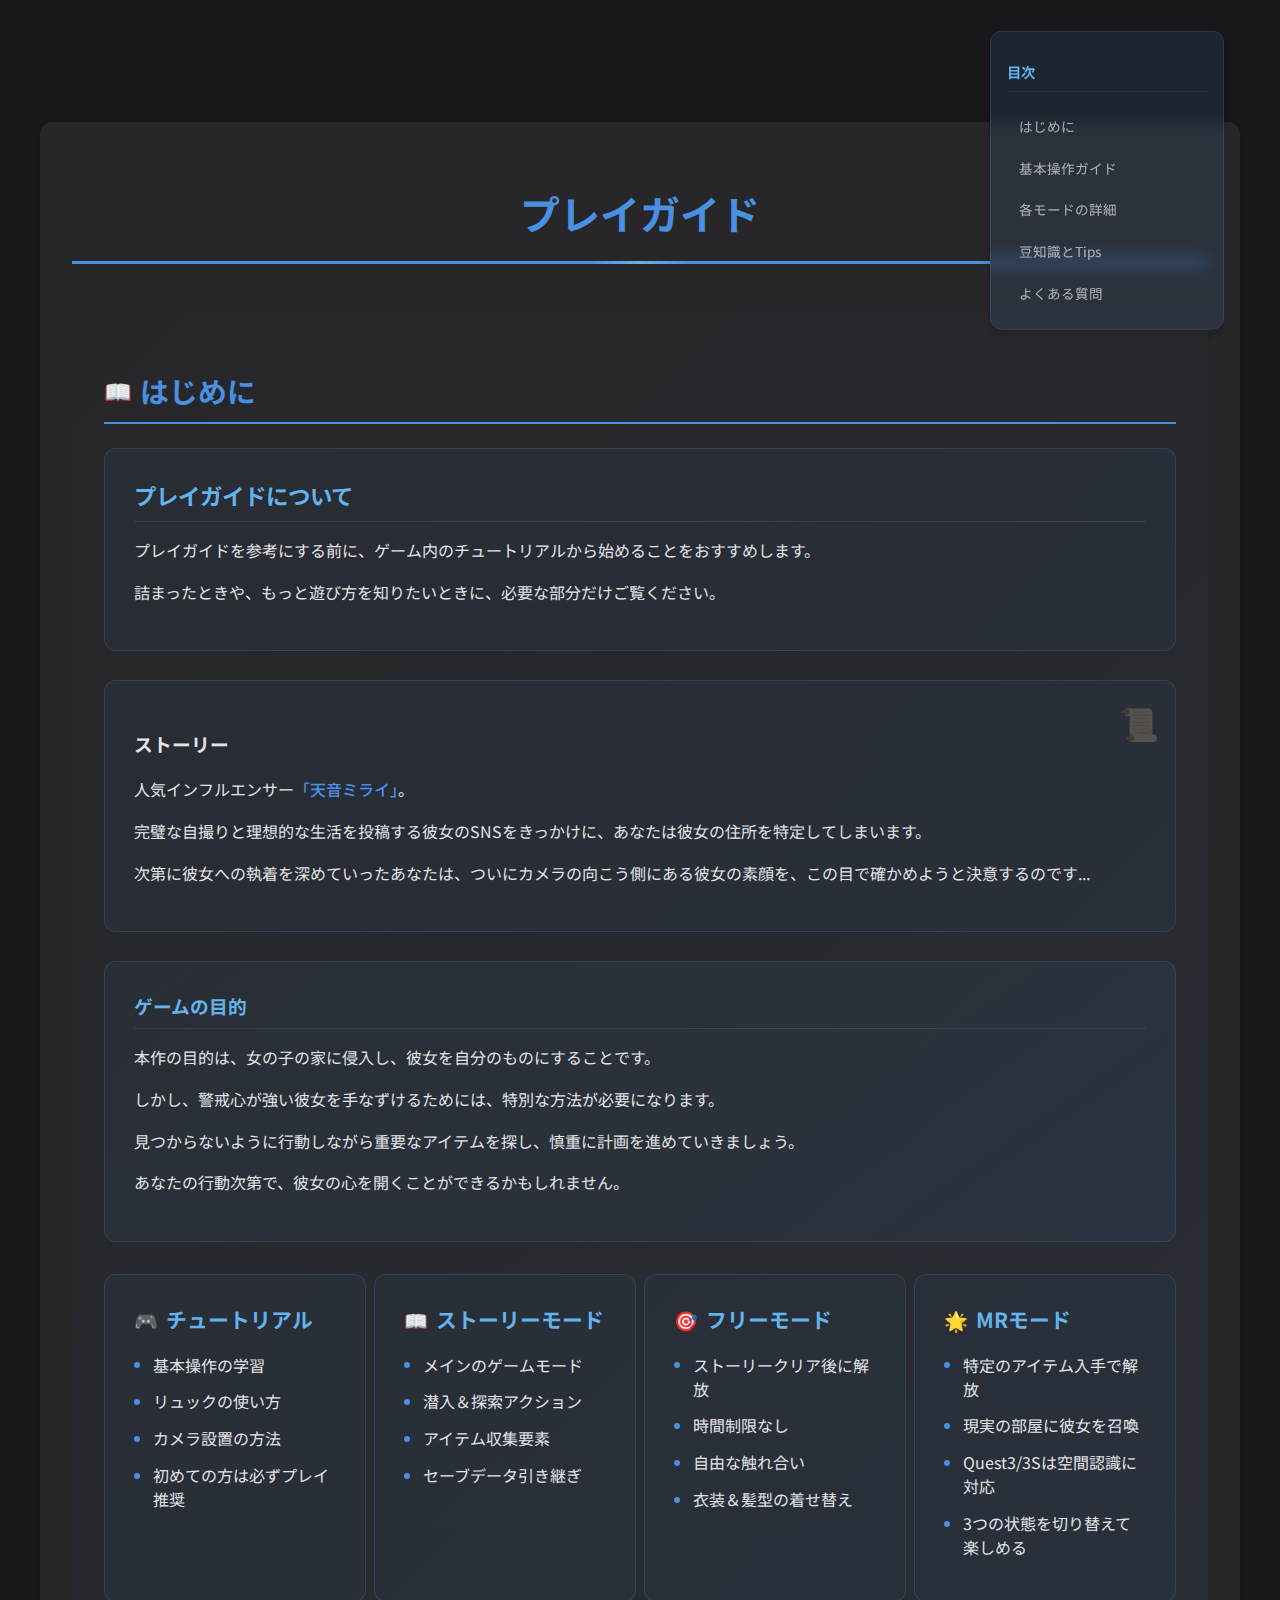
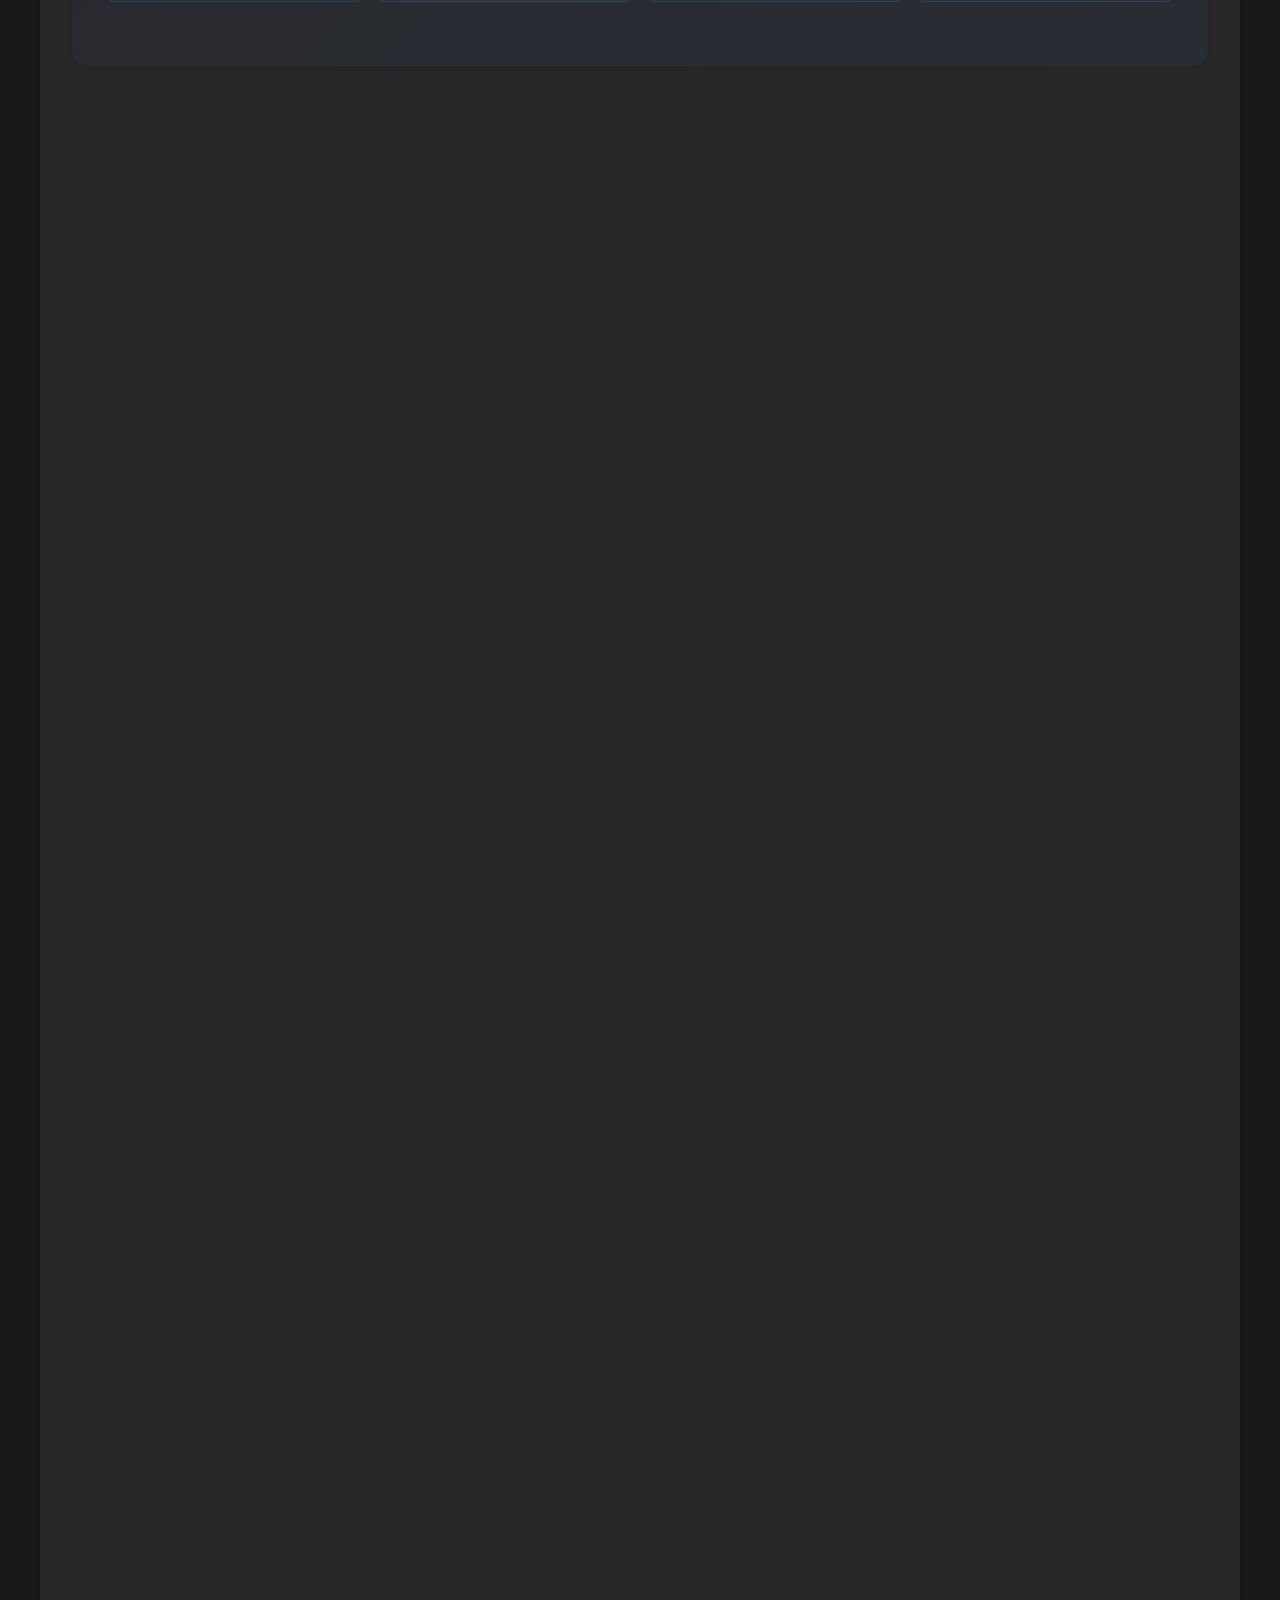
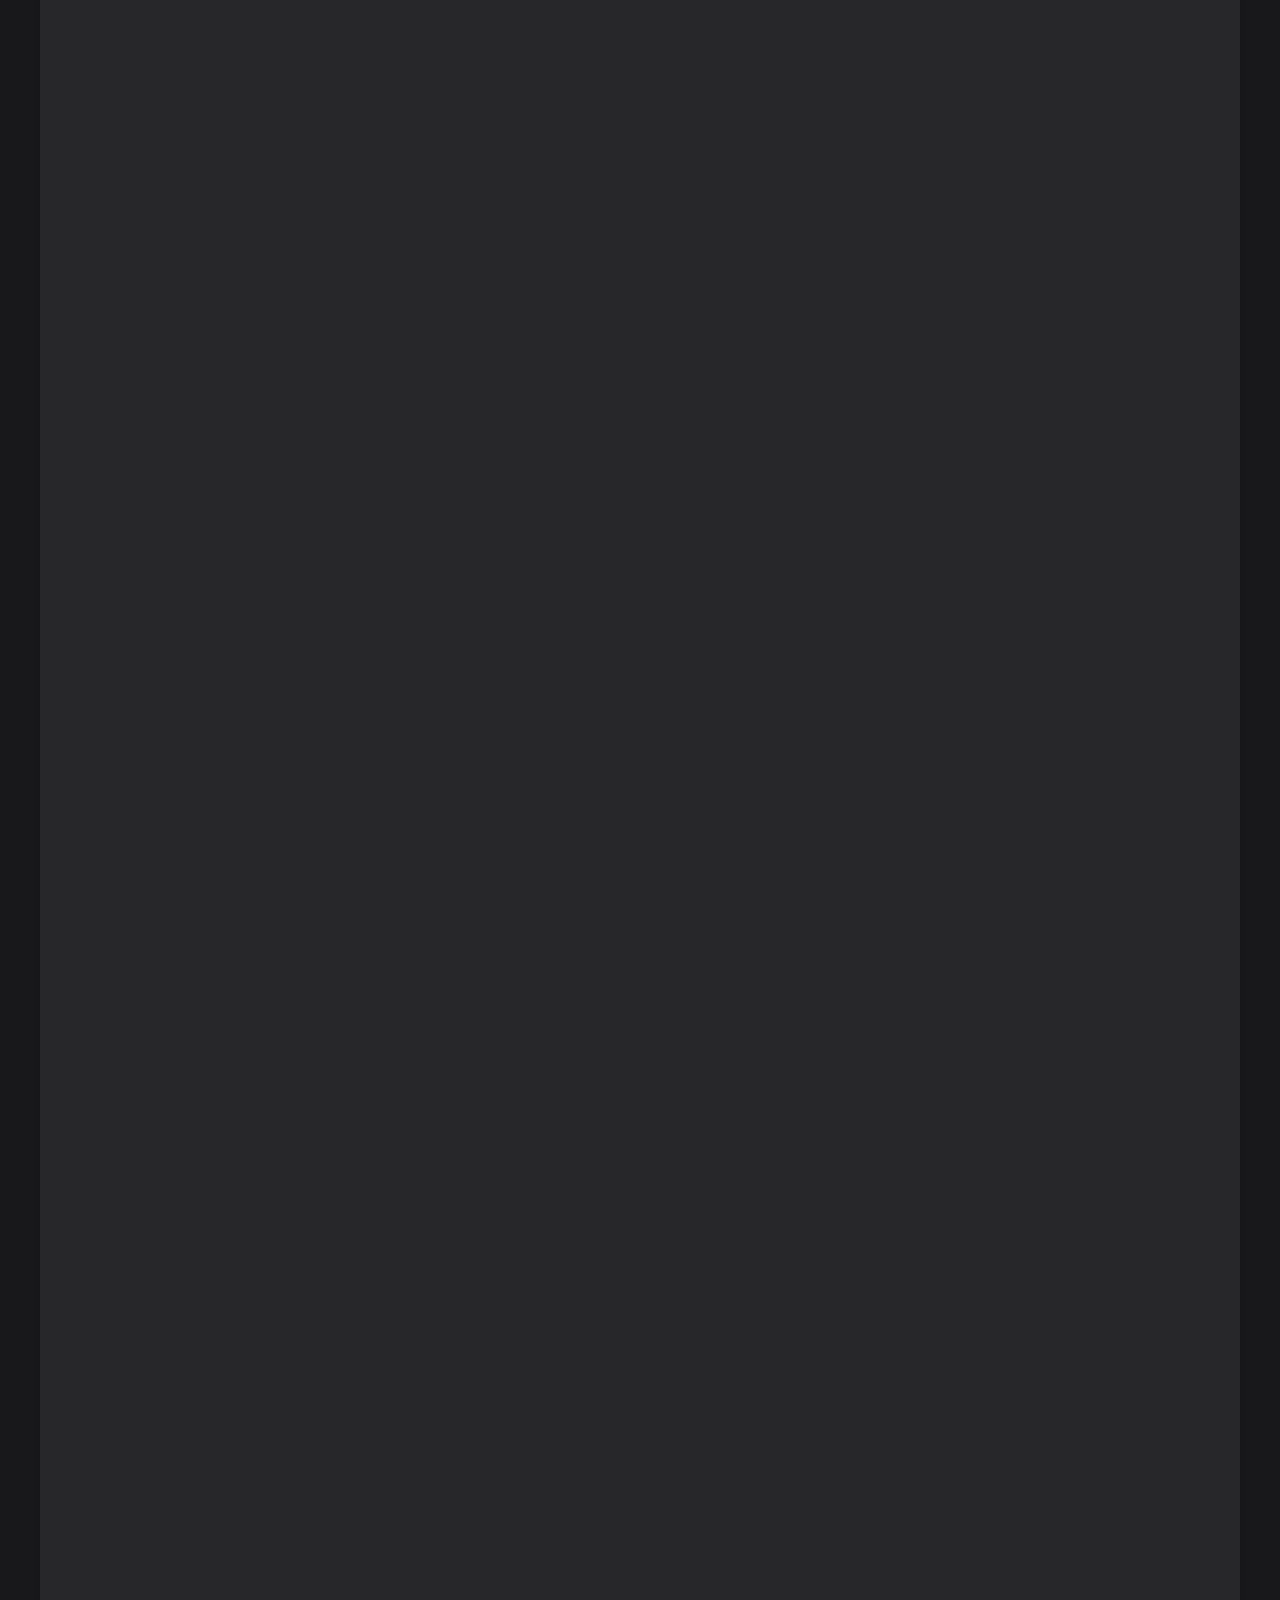
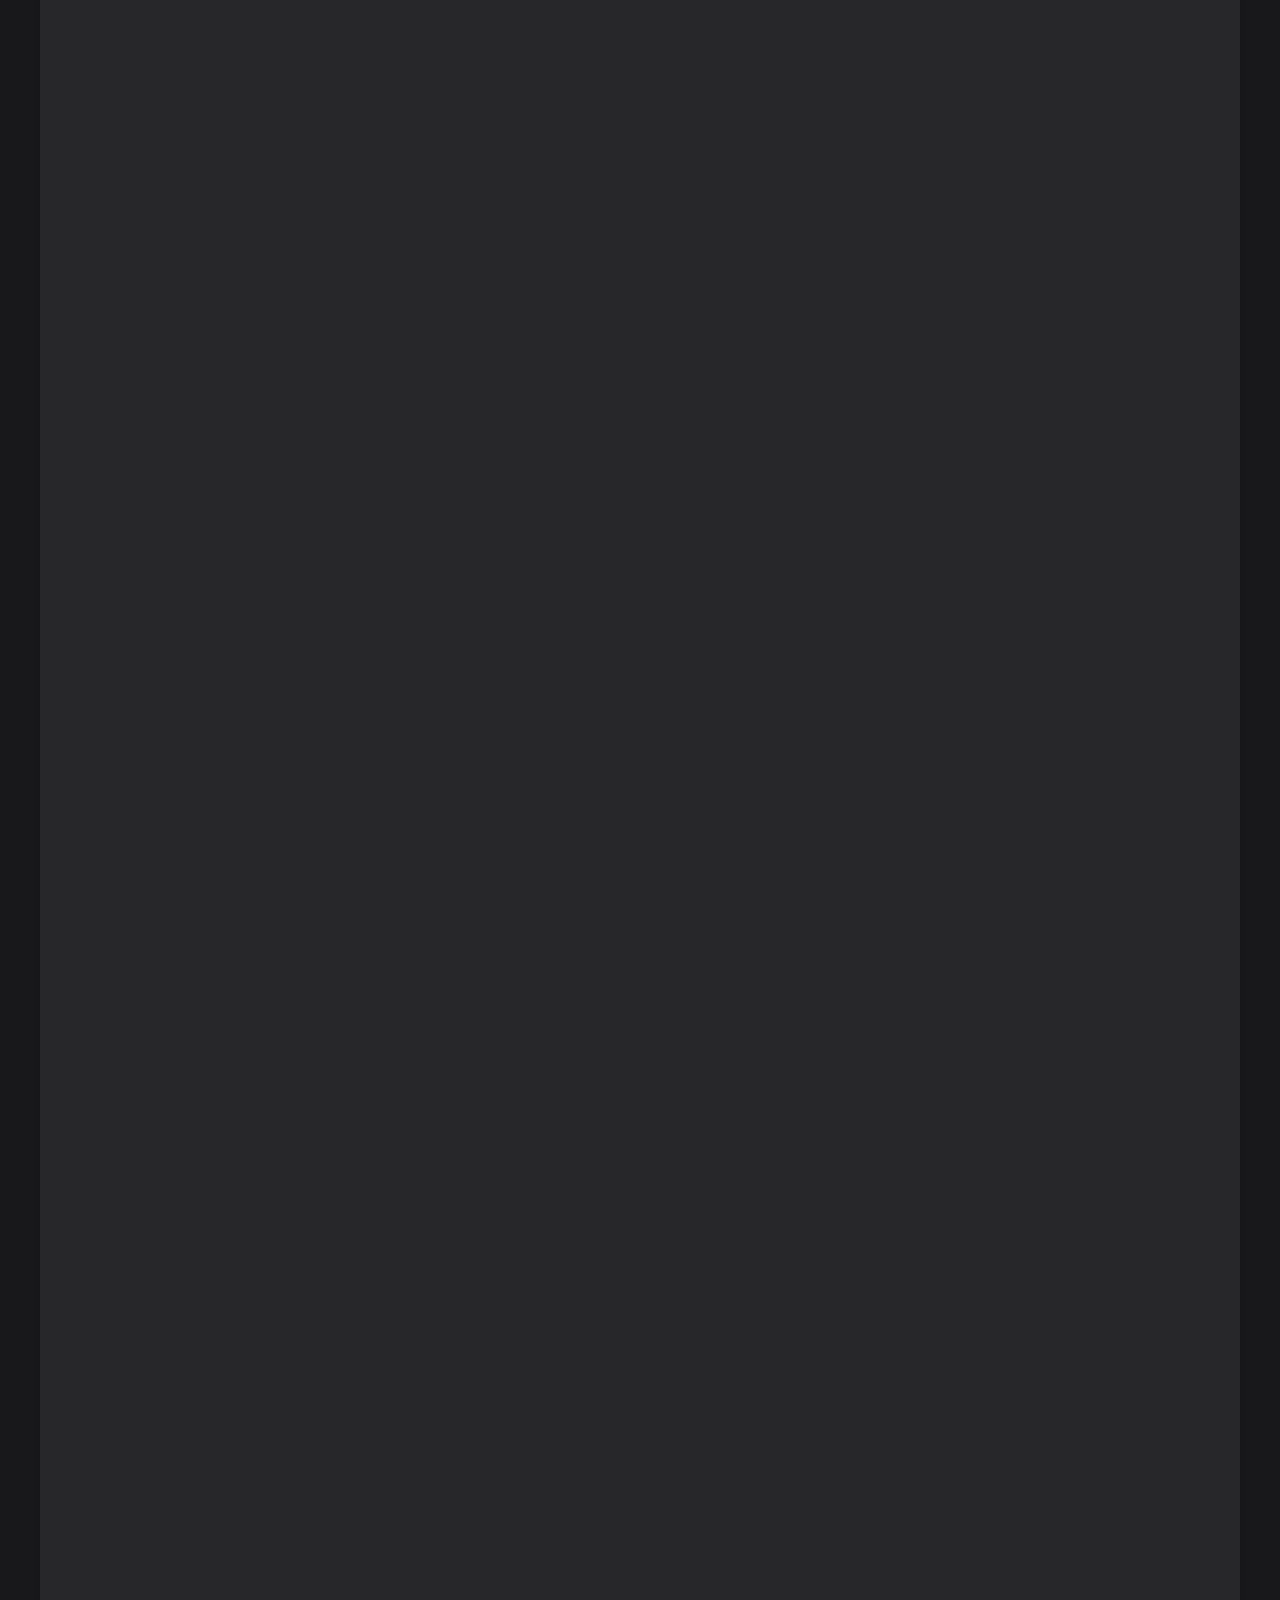
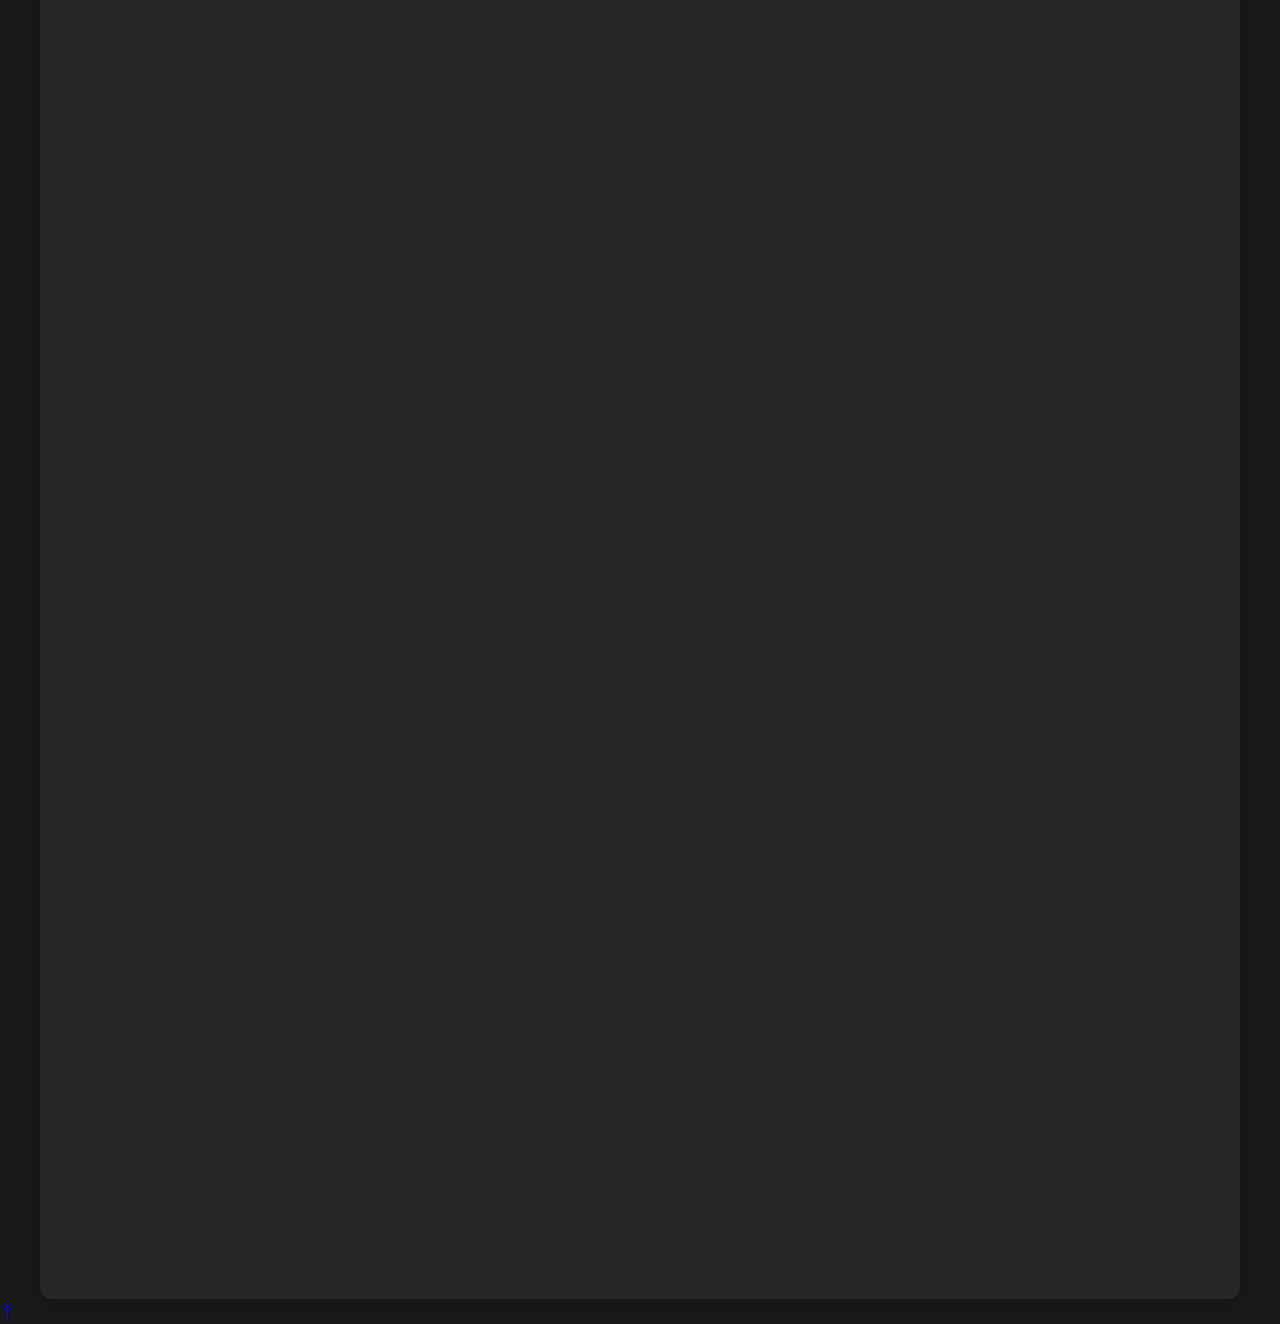
==== commit 9e3af38c: "Update index.html" ====
--- a/index.html
+++ b/index.html
@@ -2553,58 +2553,21 @@
                     </div>
                 </section>
                 
-                                <section id="faq" class="chapter">
+        	<section id="faq" class="chapter">
                     <h2 class="chapter-title">よくある質問と対処方法</h2>
 
                     <div class="faq-container">
                         <div class="faq-categories">
-                            <div class="category-button active" data-category="technical">
-                                <span class="category-icon">🔧</span>
-                                <span>技術的な問題</span>
-                            </div>
+
                             <div class="category-button" data-category="gameplay">
-                                <span class="category-icon">🎮</span>
                                 <span>ゲームプレイ</span>
                             </div>
                             <div class="category-button" data-category="controls">
-                                <span class="category-icon">🎛️</span>
                                 <span>操作方法</span>
                             </div>
                         </div>
 
-                        <div class="faq-content active" id="technical-faq">
-                            <div class="faq-card">
-                                <div class="faq-question">
-                                    <div class="question-icon">❓</div>
-                                    <h4>アイテムが掴めなくなった場合は？</h4>
-                                </div>
-                                <div class="faq-answer">
-                                    <ul class="solution-steps">
-                                        <li>メニューを開いて一度ゲームを保存</li>
-                                        <li>スタート画面に戻る</li>
-                                        <li>再度ゲームを読み込む</li>
-                                    </ul>
-                                    <div class="note-box">
-                                        <p>この問題が頻繁に発生する場合は、アプリの再インストールをお試しください。</p>
-                                    </div>
-                                </div>
-                            </div>
-
-                            <div class="faq-card">
-                                <div class="faq-question">
-                                    <div class="question-icon">❓</div>
-                                    <h4>Quest単体版で画面の端が歪む場合</h4>
-                                </div>
-                                <div class="faq-answer">
-                                    <p>以下の手順で改善できる場合があります：</p>
-                                    <ul class="solution-steps">
-                                        <li>Quest本体の設定を開く</li>
-                                        <li>「デバイス」→「画面」を選択</li>
-                                        <li>「動的解像度」をオフに</li>
-                                    </ul>
-                                </div>
-                            </div>
-                        </div>
+
 
                         <div class="faq-content" id="gameplay-faq">
                             <div class="faq-card">
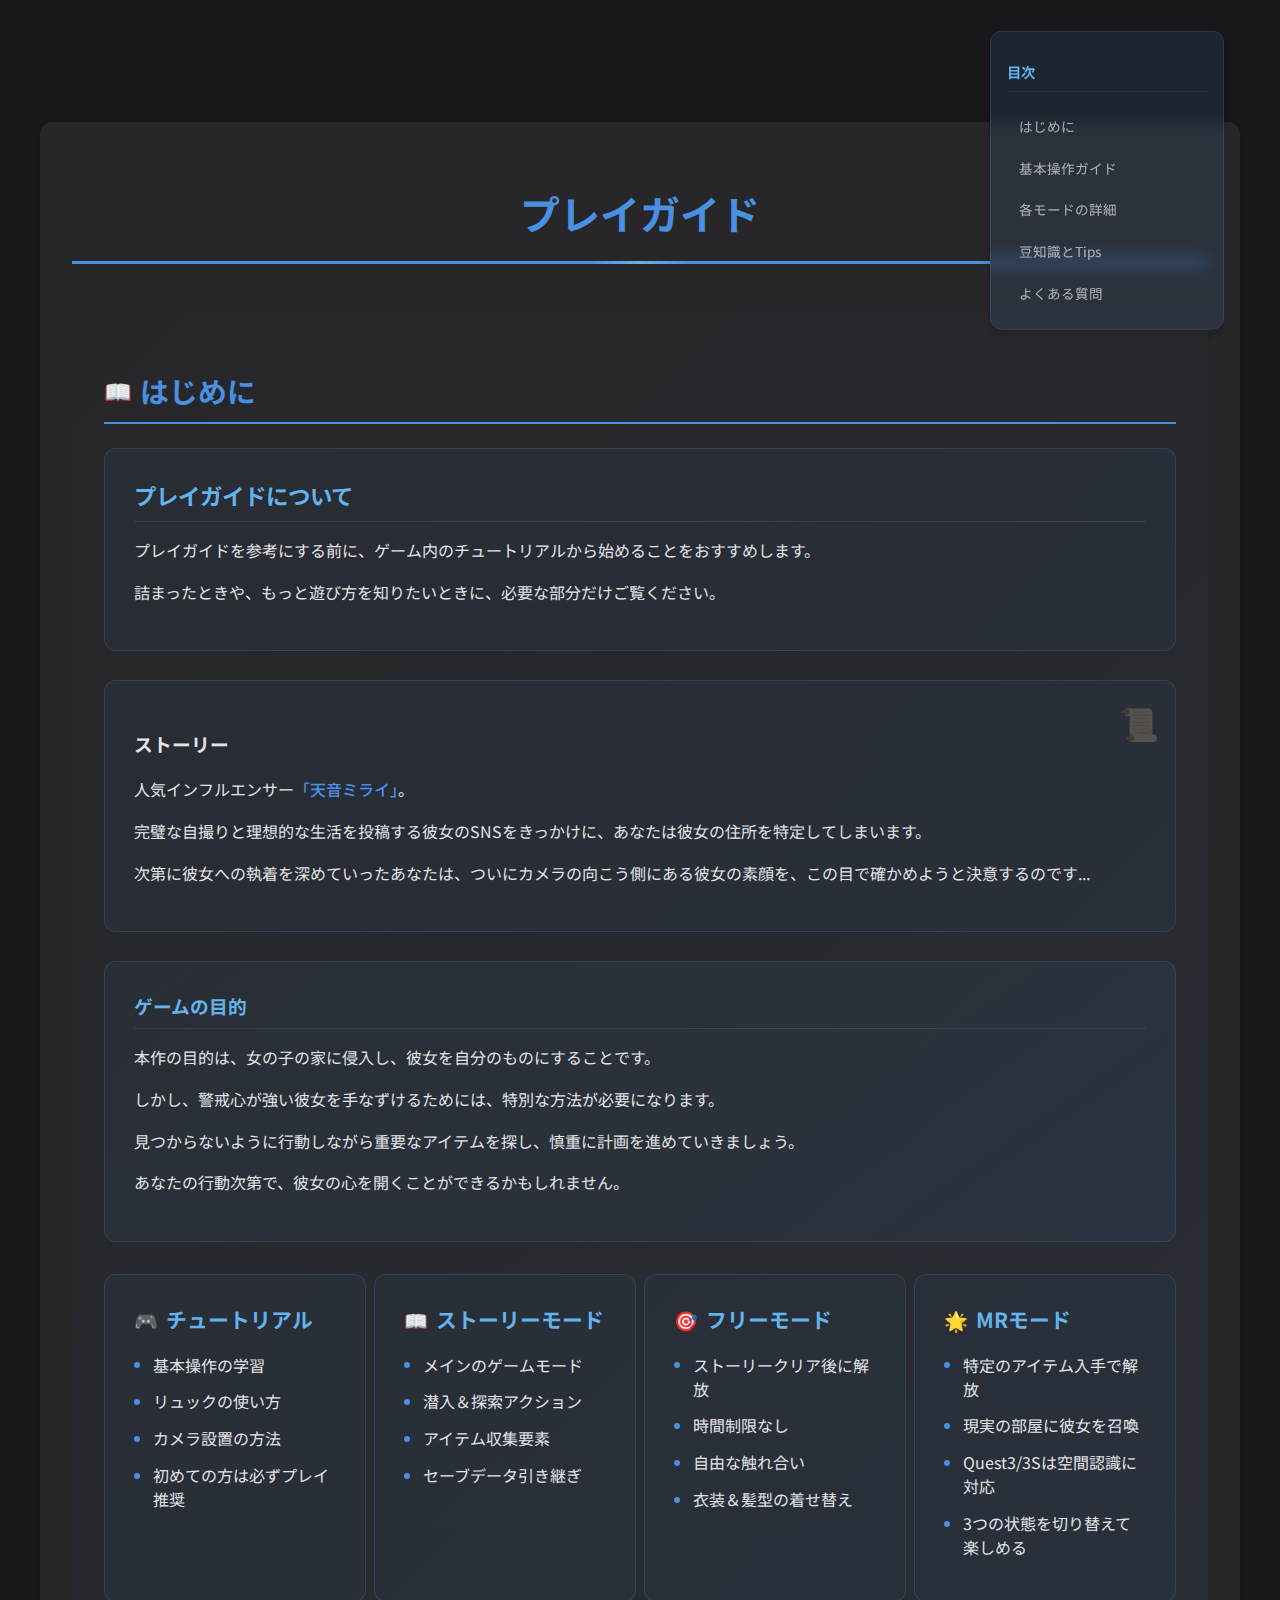
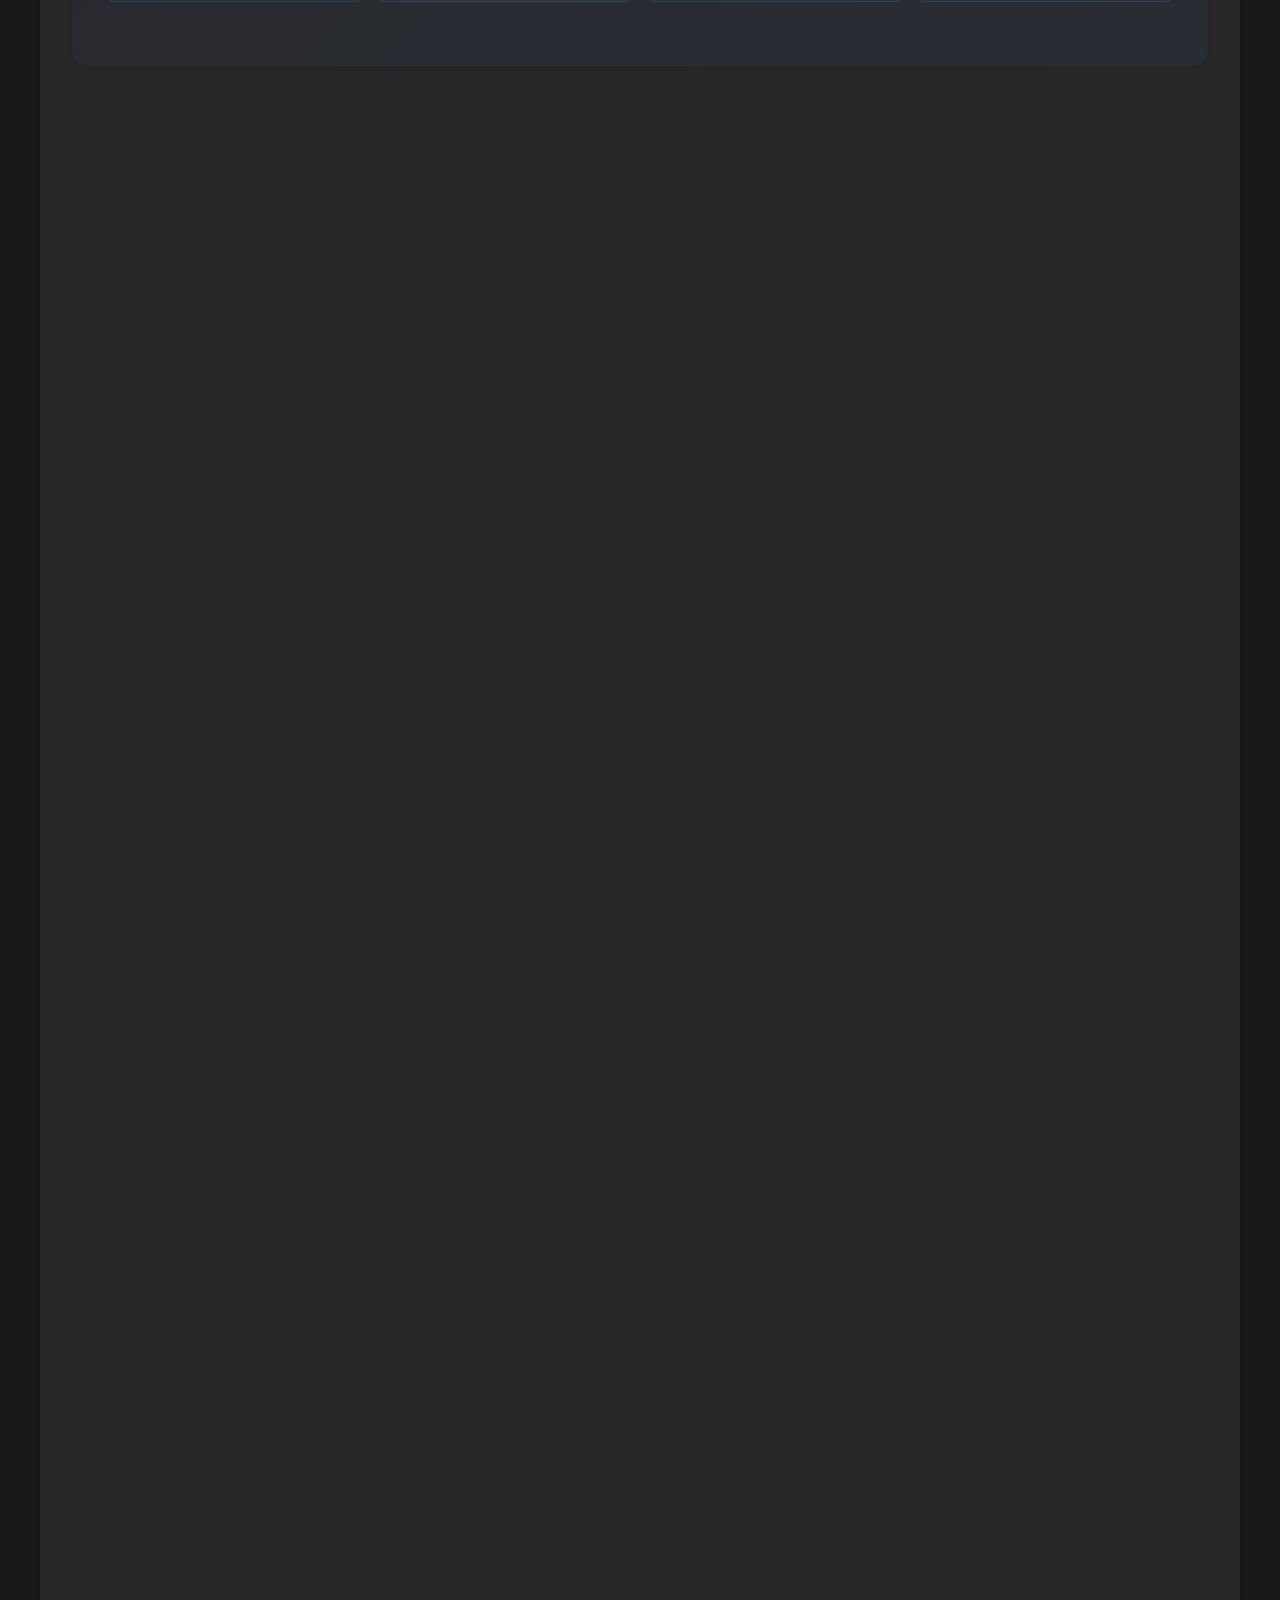
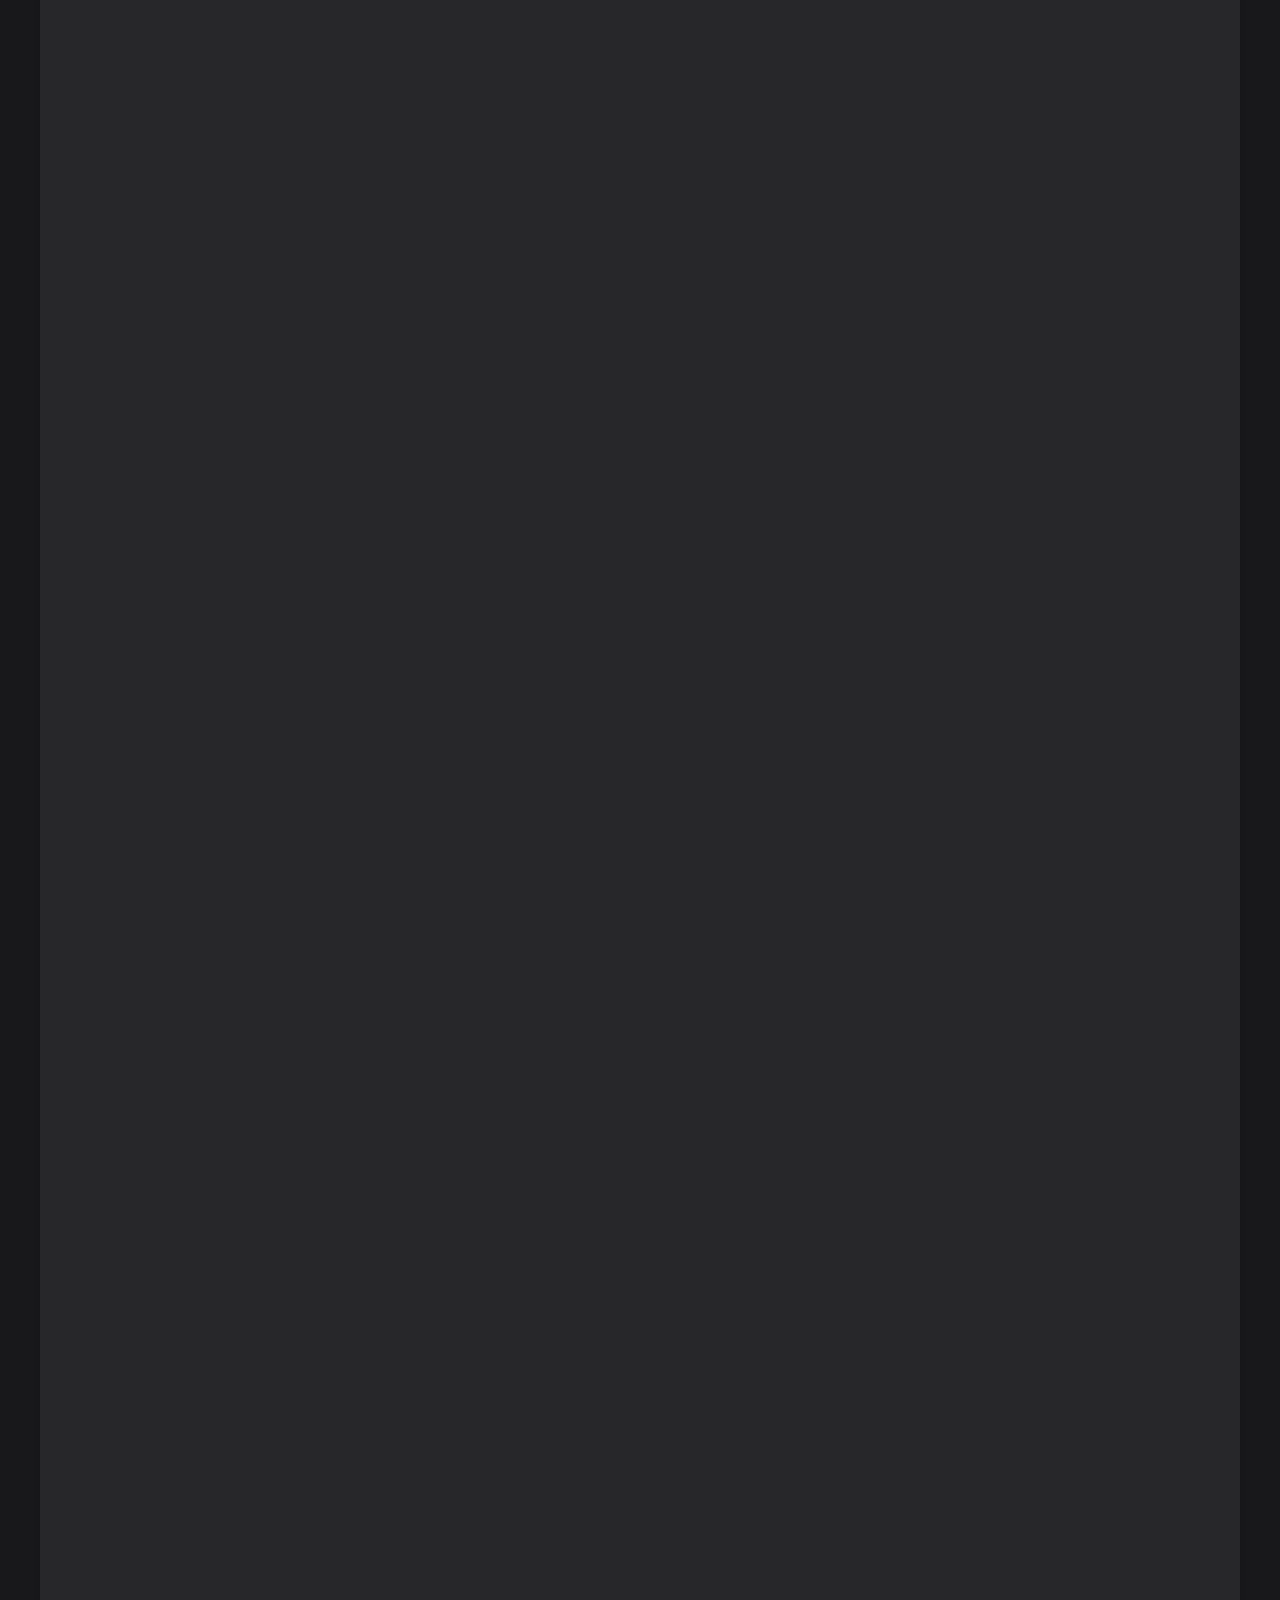
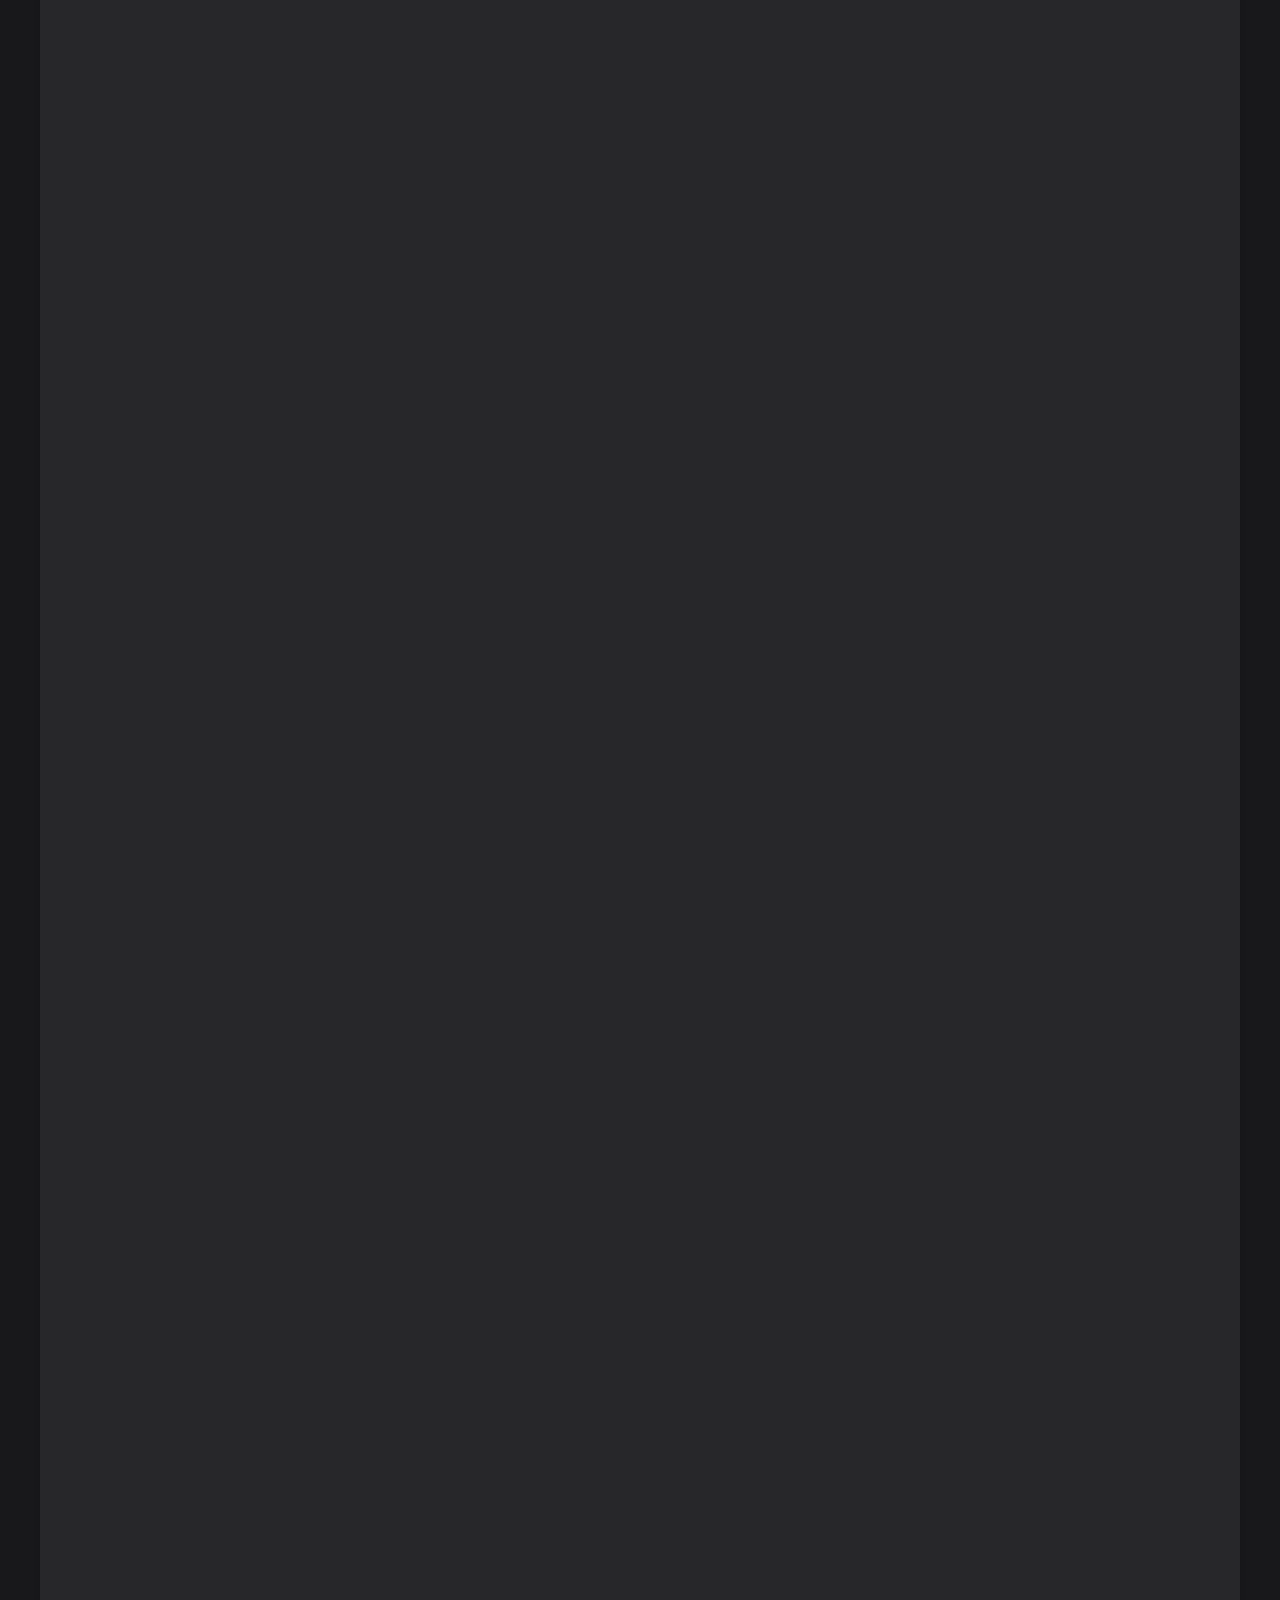
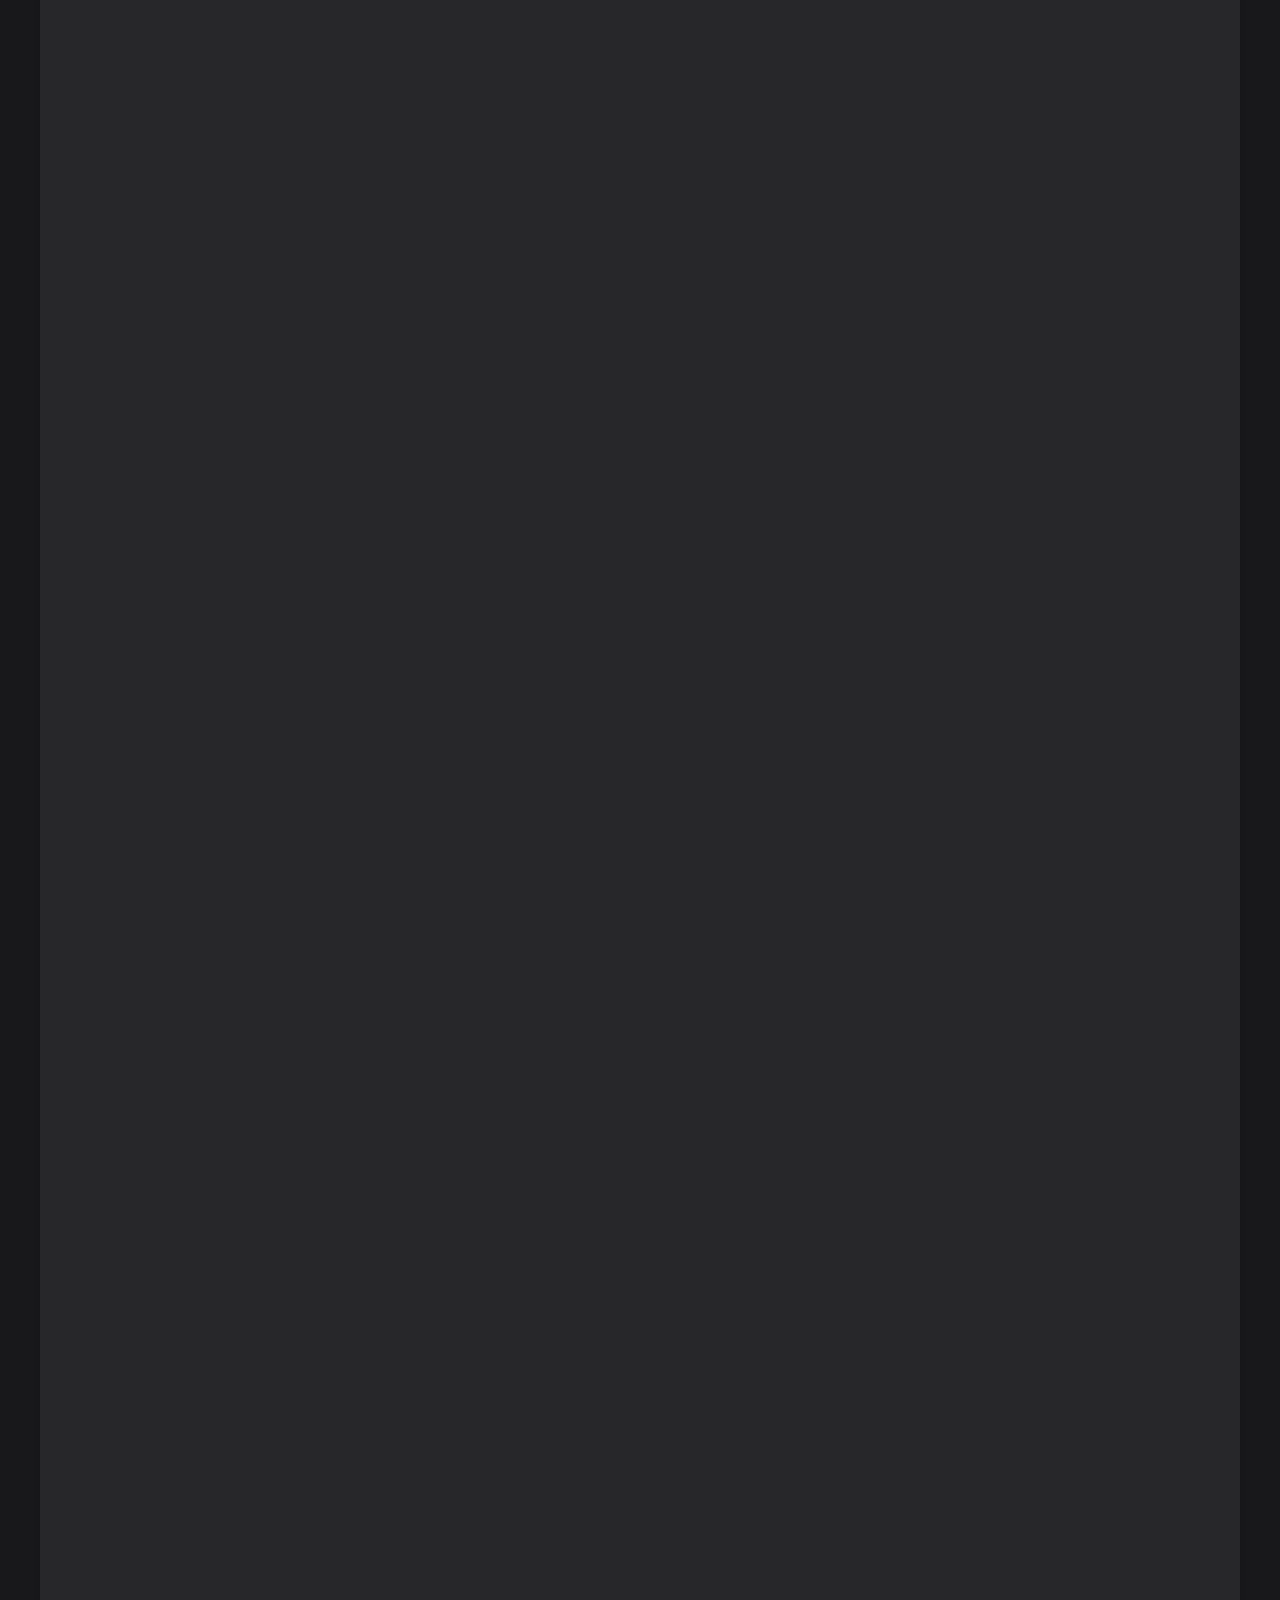
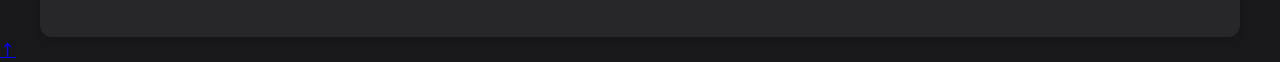
==== commit 96bf49dc: "Update index.html" ====
--- a/index.html
+++ b/index.html
@@ -1567,12 +1567,12 @@
             border: 2px solid transparent;
         }
 
-        .category-button.active {
-            background: var(--primary-color);
-            color: white;
-            box-shadow: 0 4px 12px rgba(74, 144, 226, 0.2);
-        }
-
+	.category-button.active {
+	    background: var(--primary-color);
+	    color: white;
+	    box-shadow: 0 4px 12px rgba(74, 144, 226, 0.2);
+	}
+	
         .category-button:hover:not(.active) {
             background: rgba(74, 144, 226, 0.15);
             transform: translateY(-2px);
@@ -1582,14 +1582,13 @@
             font-size: 1.5rem;
         }
 
-        .faq-content {
-            display: none;
-            animation: fadeIn 0.4s ease;
-        }
-
-        .faq-content.active {
-            display: block;
-        }
+	.faq-content {
+	    display: none;
+	}
+	
+	.faq-content.active {
+	    display: block;
+	}
 
         .faq-card {
             background: rgba(74, 144, 226, 0.08);
@@ -2557,19 +2556,16 @@
                     <h2 class="chapter-title">よくある質問と対処方法</h2>
 
                     <div class="faq-container">
-                        <div class="faq-categories">
-
-                            <div class="category-button" data-category="gameplay">
-                                <span>ゲームプレイ</span>
-                            </div>
-                            <div class="category-button" data-category="controls">
-                                <span>操作方法</span>
-                            </div>
-                        </div>
-
-
-
-                        <div class="faq-content" id="gameplay-faq">
+			<div class="faq-categories">
+			    <div class="category-button active" data-category="gameplay">
+			        <span>ゲームプレイ</span>
+			    </div>
+			    <div class="category-button" data-category="controls">
+			        <span>操作方法</span>
+			    </div>
+			</div>
+
+			<div class="faq-content active" id="gameplay-faq">
                             <div class="faq-card">
                                 <div class="faq-question">
                                     <div class="question-icon">❓</div>
@@ -2592,13 +2588,13 @@
                             <div class="faq-card">
                                 <div class="faq-question">
                                     <div class="question-icon">❓</div>
-                                    <h4>MRモードが解放されない</h4>
+                                    <h4>クリア方法が分からない</h4>
                                 </div>
                                 <div class="faq-answer">
-                                    <p>以下の条件をすべて満たしているか確認してください：</p>
                                     <ul class="check-list">
-                                        <li>ストーリーモードをクリア済み</li>
-                                        <li>PC部屋のQuest3を入手済み</li>
+                                        <li>全ての棚と引き出しを開けてみましょう</li>
+                                        <li>メッセージをよく読んでみましょう</li>
+                                        <li>メッセージが出るアイテムはどこかで使えるはずです</li>
                                     </ul>
                                 </div>
                             </div>
@@ -2864,6 +2860,33 @@
 		});
 	    });
 	});
+
+	document.addEventListener('DOMContentLoaded', function() {
+	    // FAQのタブ切り替え機能
+	    const faqButtons = document.querySelectorAll('.category-button');
+	    const faqContents = document.querySelectorAll('.faq-content');
+	    
+	    // 初期状態で最初のカテゴリーを表示
+	    document.querySelector('.category-button').classList.add('active');
+	    document.querySelector('.faq-content').classList.add('active');
+	    
+	    faqButtons.forEach(button => {
+	        button.addEventListener('click', () => {
+	            // ボタンのアクティブ状態を切り替え
+	            faqButtons.forEach(btn => btn.classList.remove('active'));
+	            button.classList.add('active');
+	            
+	            // コンテンツの表示を切り替え
+	            const targetCategory = button.getAttribute('data-category');
+	            faqContents.forEach(content => {
+	                content.classList.remove('active');
+	                if (content.id === `${targetCategory}-faq`) {
+	                    content.classList.add('active');
+	                }
+	            });
+	        });
+	    });
+	});
     </script>
 </body>
 </html>
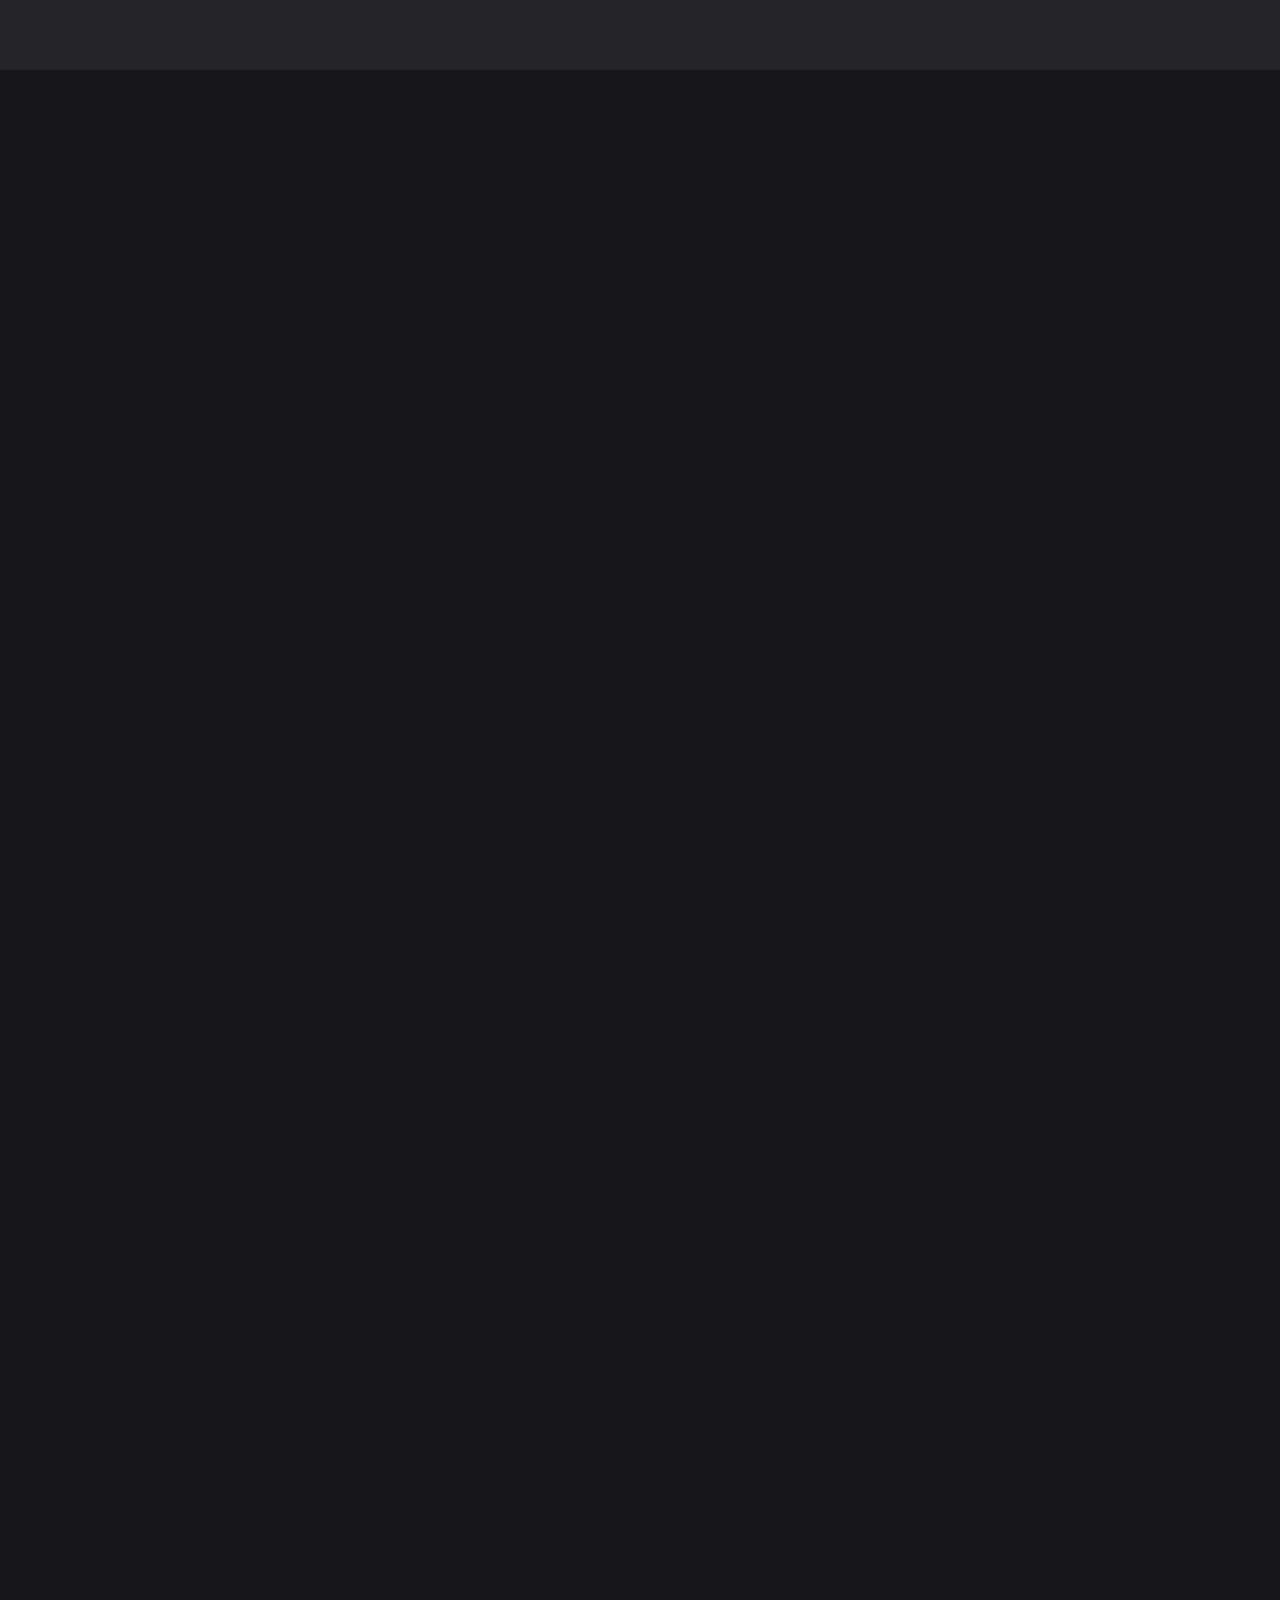
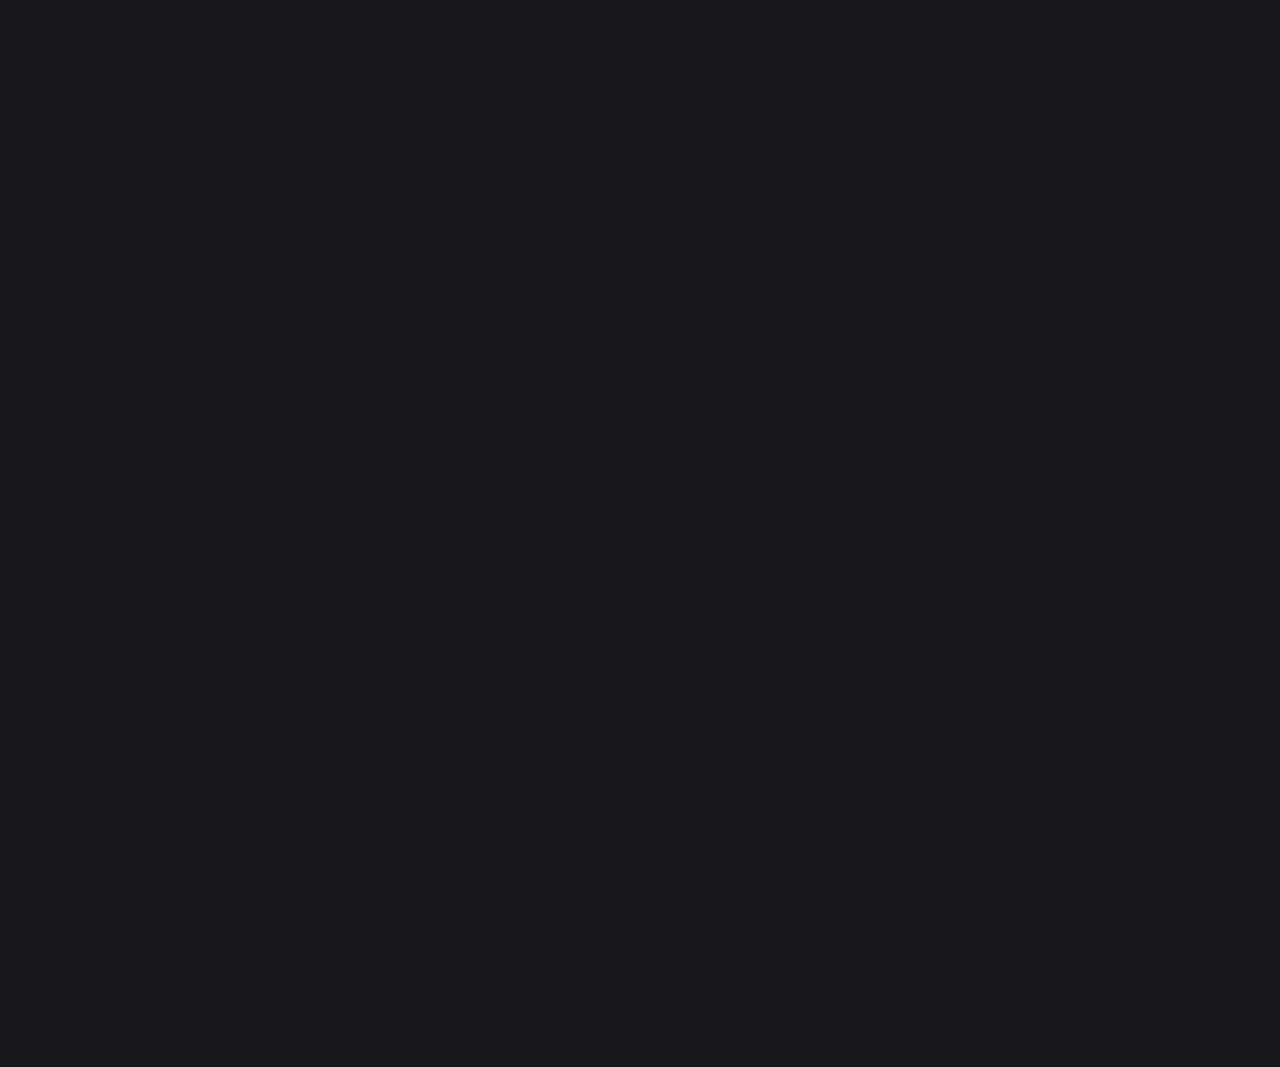
==== commit 9fdeddfc: "Update index.html" ====
--- a/index.html
+++ b/index.html
@@ -3,22 +3,42 @@
 <head>
     <meta charset="UTF-8">
     <meta name="viewport" content="width=device-width, initial-scale=1.0">
-    <title>ミスター秘密侵入VR - プレイガイド</title>
-    <link href="https://fonts.googleapis.com/css2?family=Noto+Sans+JP:wght@400;500;700&family=Source+Code+Pro:wght@400;600&display=swap" rel="stylesheet">
+    <meta name="description" content="ミスター秘密侵入VRの公式マニュアルサイトです。インストール方法、ゲームの操作ガイド、トラブル解決、アップデート情報など、プレイヤーに役立つ情報をまとめています。">
+    <meta name="keywords" content="ミスター秘密侵入VR, VRエロゲ, アダルトVR, エロゲ, ミスターVR, いちゃらぶXR研究所, VRゲーム, マニュアル, トラブル解決, アップデート, VRゲームガイド, ダウンロード, セッティング方法">
+    <meta name="author" content="ミスターVR">
+    <title>ミスター秘密侵入VR - 公式マニュアル｜完全ガイド</title>
+    <link href="https://fonts.googleapis.com/css2?family=Noto+Sans+JP:wght@400;500;700&display=swap" rel="stylesheet">
+    <script>
+        document.addEventListener('DOMContentLoaded', function() {
+            fetch('header.html')
+                .then(response => response.text())
+                .then(data => {
+                    document.getElementById('header').innerHTML = data;
+                })
+                .catch(error => {
+                    console.error('ヘッダーの読み込みに失敗しました:', error);
+                    document.getElementById('header').innerHTML = '<p>ヘッダーの読み込みに失敗しました</p>';
+                });
+    
+            fetch('footer.html')
+                .then(response => response.text())
+                .then(data => {
+                    document.getElementById('footer').innerHTML = data;
+                })
+                .catch(error => {
+                    console.error('フッターの読み込みに失敗しました:', error);
+                    document.getElementById('footer').innerHTML = '<p>フッターの読み込みに失敗しました</p>';
+                });
+        });
+    </script>    
     <style>
         :root {
             --primary-color: #4a90e2;
-            --primary-light: rgba(74, 144, 226, 0.1);
-            --primary-lighter: rgba(74, 144, 226, 0.05);
             --text-color: #e4e4e7;
             --bg-color: #18181b;
             --card-bg: #27272a;
-            --accent-color: #63b3ed;
-            --warning-color: #e2984a;
-            --section-bg: rgba(74, 144, 226, 0.05);
-            --border-color: rgba(74, 144, 226, 0.2);
-        }
-
+        }
+        
         body {
             font-family: 'Noto Sans JP', sans-serif;
             background-color: var(--bg-color);
@@ -27,340 +47,363 @@
             margin: 0;
             padding: 0;
         }
-
-	.container {
-	    max-width: 1200px;  /* オリジナルと同じ幅 */
-	    margin: 0 auto;
-	    padding: 0 20px;
-	    position: relative; /* 目次の位置決めの基準点として必要 */
-	}
-
-
-        .guide-content {
-            padding: 2rem;
+        
+        .container {
+            max-width: 1200px;
+            margin: 0 auto;
+            padding: 0 20px;
+            opacity: 0;
+            animation: fadeIn 0.6s ease forwards;
+        }
+        
+        .header {
+            background-color: rgba(39, 39, 42, 0.95);
+            backdrop-filter: blur(10px);
+            position: fixed;
+            width: 100%;
+            top: 0;
+            z-index: 1000;
+        }
+        
+        .header-content {
+            display: flex;
+            justify-content: space-between;
+            align-items: center;
+            height: 70px;
+        }
+        
+        .logo {
+            height: 90px;
+            display: inline-block;
+        }
+        
+        .logo img {
+            height: 100%;
+            width: auto;
+            object-fit: contain;
+        }
+        
+        .nav-links {
+            display: flex;
+            gap: 2rem;
+        }
+        
+        .nav-links a {
+            color: var(--text-color);
+            text-decoration: none;
+            font-weight: 500;
+            transition: color 0.2s;
+        }
+        
+        .nav-links a:hover {
+            color: var(--primary-color);
+        }
+        
+        .hero {
+            padding: 40px 0;
+            text-align: center;
             background-color: var(--card-bg);
             border-radius: 12px;
             margin-top: 2rem;
-            animation: fadeIn 0.6s ease;
-            box-shadow: 0 4px 6px rgba(0, 0, 0, 0.1);
-        }
-
-        .main-title {
-            font-size: 2.5rem;
-            color: var(--primary-color);
-            text-align: center;
-            margin-bottom: 3rem;
-            padding-bottom: 1rem;
-            border-bottom: 3px solid var(--primary-color);
-            animation: fadeInDown 0.6s ease;
-            position: relative;
-        }
-
-        .main-title::after {
-            content: "";
-            position: absolute;
-            bottom: -3px;
-            left: 50%;
-            transform: translateX(-50%);
-            width: 100px;
-            height: 3px;
-            background: linear-gradient(90deg, 
-                transparent, 
-                var(--accent-color) 50%, 
-                transparent
-            );
-        }
-
-		.manual-content {
-		    padding: 2rem;
-		    background-color: var(--card-bg);
-		    border-radius: 12px;
-		    margin-top: 2rem;
-		    animation: fadeIn 0.6s ease;
-		    width: 100%;
-		    box-sizing: border-box;
-		}
-
-        .chapter {
-            margin-bottom: 3rem;
             opacity: 0;
             transform: translateY(20px);
             animation: fadeInUp 0.6s ease forwards;
-            background: linear-gradient(
-                135deg, 
-                var(--card-bg), 
-                var(--section-bg)
+        }
+        
+        .hero-title {
+            font-size: 2.5rem;
+            font-weight: 700;
+            margin-bottom: 1rem;
+            text-shadow: 0 0 10px rgba(74, 144, 226, 0.5);
+            color: var(--text-color);
+        }
+
+        main {
+            margin-top: 70px;
+            padding-top: 0px;
+        }        
+             
+        .main-image {
+            width: 100%;
+            height: auto;
+            border-radius: 12px;
+            box-shadow: 0 20px 40px rgba(0, 0, 0, 0.4);
+            border: 1px solid rgba(255, 255, 255, 0.15);
+            position: relative;
+            z-index: 2;
+        }
+        
+        .main-image-container {
+            position: relative;
+            margin: 2rem auto;
+            max-width: 1000px;
+            padding: 25px;
+            overflow: visible;
+        }
+        
+        .image-glow {
+            position: absolute;
+            top: -30px;
+            left: -30px;
+            width: calc(100% + 60px);
+            height: calc(100% + 60px);
+            border-radius: 12px;
+            background: radial-gradient(
+                ellipse at center,
+                rgba(74, 144, 226, 0.6) 0%,
+                rgba(74, 144, 226, 0.2) 40%,
+                rgba(74, 144, 226, 0.1) 60%,
+                rgba(74, 144, 226, 0) 80%
             );
-            border-radius: 16px;
-            padding: 2rem;
-            box-shadow: 0 2px 4px rgba(0, 0, 0, 0.05);
-        }
-
-        .chapter-title {
-            color: var(--primary-color);
-            font-size: 1.8rem;
-            margin-bottom: 1.5rem;
-            padding-bottom: 0.5rem;
-            border-bottom: 2px solid var(--primary-color);
-            display: flex;
-            align-items: center;
-            gap: 0.5rem;
-        }
-
-        .chapter-title::before {
-            content: "📖";
-            font-size: 1.4rem;
-        }
-
-        .intro-card {
-            background: linear-gradient(
-                145deg, 
-                var(--primary-lighter), 
-                var(--section-bg)
-            );
-            border-radius: 12px;
-            padding: 1.8rem;
-            margin-bottom: 1.8rem;
-            border: 1px solid var(--border-color);
-            transition: transform 0.3s ease, box-shadow 0.3s ease;
-        }
-
-        .intro-card:hover {
-            transform: translateY(-2px);
-            box-shadow: 0 4px 12px rgba(74, 144, 226, 0.1);
-        }
-
-        .intro-card h3 {
-            color: var(--accent-color);
-            margin: 0 0 1rem 0;
-            padding-bottom: 0.5rem;
-            border-bottom: 1px solid var(--border-color);
-            font-size: 1.4rem;
-            display: flex;
-            align-items: center;
-            gap: 0.5rem;
-        }
-
-        .intro-card h3::before {
-            font-size: 1.2rem;
-        }
-
-        .game-modes {
-            display: grid;
-            grid-template-columns: repeat(auto-fit, minmax(200px, 1fr));
-            gap: 0.5rem;
-            margin: 2rem 0;
-        }
-
-        .mode-card {
-            background: linear-gradient(
-                145deg,
-                var(--primary-lighter),
-                var(--section-bg)
-            );
-            border-radius: 12px;
-            padding: 1.8rem;
-            border: 1px solid var(--border-color);
-            transition: transform 0.3s ease, box-shadow 0.3s ease;
-            position: relative;
-            overflow: hidden;
-        }
-
-        .mode-card::before {
-            content: "";
+            filter: blur(25px);
+            animation: pulseGlow 6s ease-in-out infinite;
+            z-index: 1;
+        }
+
+        .image-glow::after {
+            content: '';
             position: absolute;
             top: 0;
             left: 0;
             right: 0;
-            height: 4px;
-            background: linear-gradient(90deg, var(--primary-color), var(--accent-color));
+            bottom: 0;
+            background: radial-gradient(
+                circle at center,
+                rgba(74, 144, 226, 0.3) 0%,
+                rgba(74, 144, 226, 0.1) 40%,
+                transparent 70%
+            );
+            animation: pulseGlow 4s ease-in-out infinite reverse;
+        }
+        
+        .purchase-link {
+            display: inline-block;
+            background-color: var(--primary-color);
+            color: white;
+            padding: 0.75rem 1.5rem;
+            border-radius: 6px;
+            text-decoration: none;
+            font-weight: bold;
+            transition: all 0.3s ease;
+            margin-top: 1rem;
+            position: relative;
+            overflow: hidden;
+        }
+        
+        .purchase-link:hover {
+            transform: translateY(-2px);
+            box-shadow: 0 5px 15px rgba(74, 144, 226, 0.4);
+        }
+        
+        .purchase-link::after {
+            content: '';
+            position: absolute;
+            top: 50%;
+            left: 50%;
+            width: 300%;
+            height: 300%;
+            background: rgba(255, 255, 255, 0.1);
+            transform: translate(-50%, -50%) rotate(35deg);
+            transition: transform 0.5s ease;
+        }
+        
+        .purchase-link:hover::after {
+            transform: translate(-50%, -50%) rotate(35deg) translateX(20%);
+        }
+        
+        .section-grid {
+            display: grid;
+            grid-template-columns: repeat(auto-fit, minmax(300px, 1fr));
+            gap: 2rem;
+            margin: 4rem 0;
             opacity: 0;
-            transition: opacity 0.3s ease;
-        }
-
-        .mode-card:hover {
-            transform: translateY(-2px);
-            box-shadow: 0 4px 12px rgba(74, 144, 226, 0.1);
-        }
-
-        .mode-card:hover::before {
-            opacity: 1;
-        }
-
-        .mode-card h4 {
-            color: var(--accent-color);
-            margin: 0 0 1rem 0;
-            font-size: 1.3rem;
+            transform: translateY(20px);
+            animation: fadeInUp 0.6s ease forwards 0.2s;
+        }
+        
+        .card {
+            background-color: var(--card-bg);
+            border-radius: 12px;
+            padding: 2rem;
+            color: var(--text-color);
+            text-decoration: none;
+        }
+        
+        .card-hover {
+            transition: transform 0.2s, box-shadow 0.2s;
+        }
+        
+        .card-hover:hover {
+            transform: translateY(-5px);
+            box-shadow: 0 8px 32px rgba(0, 0, 0, 0.2);
+        }
+        
+        .card h2 {
+            font-size: 1.5rem;
+            margin-bottom: 1rem;
+            color: var(--primary-color);
+        }
+        
+        .card p {
+            color: var(--text-color);
+            margin: 0;
+        }
+        
+        .requirements-section {
+            margin: 4rem 0;
+            opacity: 0;
+            transform: translateY(20px);
+            animation: fadeInUp 0.6s ease forwards 0.4s;
+        }
+        
+        .requirements-section h2 {
+            font-size: 2rem;
+            color: var(--primary-color);
+            margin-bottom: 2rem;
+            text-align: center;
+        }
+        
+        .requirements-grid {
+            display: grid;
+            grid-template-columns: repeat(2, 1fr);
+            gap: 2rem;
+        }
+        
+        .requirements-card {
+            background-color: var(--card-bg);
+            border-radius: 12px;
+            padding: 2rem;
+        }
+        
+        .requirements-title {
+            color: var(--primary-color);
+            font-size: 1.5rem;
+            margin-bottom: 1.5rem;
+            padding-bottom: 0.5rem;
+            border-bottom: 2px solid var(--primary-color);
+        }
+        
+        .requirements-list {
+            list-style: none;
+            padding: 0;
+            margin: 0;
+        }
+        
+        .requirements-category {
+            color: var(--primary-color);
+            font-weight: bold;
+            margin: 1rem 0 0.5rem;
+        }
+        
+        .requirements-list li {
+            margin-bottom: 0.5rem;
+            padding-left: 1.2rem;
+            position: relative;
+        }
+        
+        .requirements-list li::before {
+            content: "•";
+            color: var(--primary-color);
+            position: absolute;
+            left: 0;
+        }
+        
+        .news-section {
+            opacity: 0;
+            transform: translateY(20px);
+            animation: fadeInUp 0.6s ease forwards 0.6s;
+            background-color: var(--card-bg);
+            border-radius: 12px;
+            padding: 2rem;
+            margin: 4rem 0;
+        }
+        
+        .news-item {
             display: flex;
             align-items: center;
-            gap: 0.5rem;
-        }
-
-        .mode-card h4::before {
-            font-size: 1.2rem;
-        }
-
-        .mode-card:nth-child(1) h4::before { content: "🎮"; }
-        .mode-card:nth-child(2) h4::before { content: "📖"; }
-        .mode-card:nth-child(3) h4::before { content: "🎯"; }
-        .mode-card:nth-child(4) h4::before { content: "🌟"; }
-
-        .mode-card ul {
-            list-style: none;
-            padding-left: 1.2rem;
-            margin: 0;
-        }
-
-        .mode-card li {
-            position: relative;
-            margin-bottom: 0.8rem;
-            line-height: 1.5;
-        }
-
-        .mode-card li::before {
-            content: "";
-            position: absolute;
-            left: -1.2rem;
-            top: 0.6rem;
-            width: 6px;
-            height: 6px;
-            background-color: var(--primary-color);
-            border-radius: 50%;
-        }
-
-        .story-section {
-            background: linear-gradient(
-                145deg,
-                var(--primary-lighter),
-                var(--section-bg)
-            );
-            border-radius: 12px;
-            padding: 1.8rem;
-            margin: 1.8rem 0;
-            border: 1px solid var(--border-color);
-            position: relative;
-            overflow: hidden;
-        }
-
-        .story-section::after {
-            content: "📜";
-            position: absolute;
-            top: 1rem;
-            right: 1rem;
-            font-size: 2rem;
-            opacity: 0.2;
-        }
-
-        .objectives {
-            background: linear-gradient(
-                145deg,
-                rgba(99, 179, 237, 0.05),
-                rgba(74, 144, 226, 0.08)
-            );
-            padding: 1.8rem;
-            border-radius: 12px;
-            margin: 1.8rem 0;
-            border: 1px solid var(--border-color);
-            position: relative;
-        }
-
-        .objectives h3 {
-            color: var(--accent-color);
-            margin: 0 0 1rem 0;
-            padding-bottom: 0.5rem;
-            border-bottom: 1px solid var(--border-color);
-            display: flex;
-            align-items: center;
-            gap: 0.5rem;
-        }
-
-        .objectives h3::before {
-            font-size: 1.2rem;
-        }
-
-        .exploration-tips {
-            background: linear-gradient(
-                145deg,
-                var(--primary-lighter),
-                var(--section-bg)
-            );
-            padding: 1.8rem;
-            border-radius: 12px;
-            margin-top: 1.8rem;
-            border: 1px solid var(--border-color);
-            position: relative;
-        }
-
-        .exploration-tips h3 {
-            color: var(--accent-color);
-            margin: 0 0 1rem 0;
-            padding-bottom: 0.5rem;
-            border-bottom: 1px solid var(--border-color);
-            display: flex;
-            align-items: center;
-            gap: 0.5rem;
-        }
-
-        .exploration-tips h3::before {
-            content: "🔍";
-            font-size: 1.2rem;
-        }
-
-        .exploration-tips ul {
-            list-style: none;
-            padding-left: 1.2rem;
-            margin: 0;
-        }
-
-        .exploration-tips li {
-            position: relative;
-            margin-bottom: 0.8rem;
-            padding-left: 1rem;
-        }
-
-        .exploration-tips li::before {
-            content: "";
-            position: absolute;
-            left: -0.8rem;
-            top: 0.6rem;
-            width: 6px;
-            height: 6px;
-            background-color: var(--accent-color);
-            border-radius: 50%;
-        }
-
-        .note-box {
-            background: linear-gradient(
-                145deg,
-                rgba(226, 152, 74, 0.1),
-                rgba(226, 152, 74, 0.05)
-            );
-            border-left: 4px solid var(--warning-color);
+            gap: 1rem;
+            border-bottom: 1px solid rgba(255, 255, 255, 0.1);
+        }
+
+        .news-item a {
+           color: var(--primary-color);
+           text-decoration: none;
+           transition: color 0.2s;
+        }
+        
+        .news-item a:hover {
+           text-decoration: underline;
+           opacity: 0.8;
+        }
+        
+        .news-date {
+            min-width: 100px;
+            font-size: 0.875rem;
+            color: #94a3b8;
+        }
+        
+        .footer {
+            text-align: center;
+            padding: 2rem 0;
+            color: #94a3b8;
+            font-size: 0.875rem;
+        }
+        
+        .review-section {
+            margin-top: 2rem;
+            max-width: 35rem;
+            margin-left: auto;
+            margin-right: auto;
+        }
+        
+        .review-section .bg-slate-800\/50 {
+            background-color: rgba(30, 41, 59, 0.5);
+            backdrop-filter: blur(8px);
+            border: 1px solid rgba(51, 65, 85, 0.5);
+            border-radius: 0.75rem;
             padding: 1.5rem;
-            margin: 1.5rem 0;
-            border-radius: 0 12px 12px 0;
-            position: relative;
-            transition: transform 0.3s ease;
-        }
-
-        .note-box:hover {
-            transform: translateX(4px);
-        }
-
-        .note-box::before {
-            content: "💡";
-            position: absolute;
-            top: 1rem;
-            right: 1rem;
-            font-size: 1.5rem;
-            opacity: 0.2;
-        }
-
-        .highlight-text {
+        }
+        
+        .review-section .star-icon {
+            color: #60a5fa;
+            fill: #60a5fa;
+        }
+        
+        .review-section .heart-icon {
+            color: rgba(96, 165, 250, 0.7);
+        }
+        
+        .review-section a {
+            color: #60a5fa;
+            text-decoration: none;
+            transition: color 0.2s;
+        }
+        
+        .review-section a:hover {
+            color: #93c5fd;
+        }
+        
+        .manual-about {
+            max-width: 800px;
+            margin: 0 auto 3rem;
+            text-align: center;
+        }
+        
+        .thank-you-message {
+            font-size: 1.25rem;
             color: var(--primary-color);
             font-weight: 500;
-        }
-
+            margin: 0 0 2rem; /* topのマージンを0に */
+            text-shadow: 0 0 20px rgba(74, 144, 226, 0.3);
+            opacity: 0;
+            animation: fadeInMessage 1.5s ease forwards;
+        }
+        
+        @keyframes fadeIn {
+            from { opacity: 0; }
+            to { opacity: 1; }
+        }
+        
         @keyframes fadeInUp {
             from {
                 opacity: 0;
@@ -371,2522 +414,200 @@
                 transform: translateY(0);
             }
         }
-
-        @keyframes fadeInDown {
+        
+        @keyframes fadeInMessage {
             from {
                 opacity: 0;
-                transform: translateY(-20px);
+                transform: translateY(10px);
             }
             to {
                 opacity: 1;
                 transform: translateY(0);
             }
         }
-
-        @keyframes fadeIn {
-            from {
-                opacity: 0;
-            }
-            to {
-                opacity: 1;
-            }
-        }
-
+        
+        @keyframes pulseGlow {
+            0% { 
+                opacity: 0.1;
+                transform: scale(0.98);
+            }
+            50% { 
+                opacity: 0.8;
+                transform: scale(1.02);
+            }
+            100% { 
+                opacity: 0.1;
+                transform: scale(0.98);
+            }
+        }
+        
         @media (max-width: 768px) {
-            .guide-content {
-                padding: 1rem;
-            }
-
-            .chapter {
-                padding: 1.5rem;
-            }
-
-            .game-modes {
+            .requirements-grid {
                 grid-template-columns: 1fr;
             }
-
-            .main-title {
+            
+            .news-item {
+                flex-direction: column;
+                gap: 0.5rem;
+            }
+            
+            .news-date {
+                min-width: auto;
+            }
+        }
+        
+        @media (max-width: 640px) {
+            .hero-title {
                 font-size: 2rem;
             }
-
-            .chapter-title {
-                font-size: 1.5rem;
-            }
-
-            .mode-card, .intro-card, .story-section, 
-            .objectives, .exploration-tips {
-                padding: 1.2rem;
-            }
-        }
-        
-                .controls-overview {
-            background: linear-gradient(145deg, var(--primary-lighter), var(--section-bg));
-            border-radius: 16px;
-            padding: 2rem;
-            margin: 2rem 0;
-            border: 1px solid var(--border-color);
-        }
-
-        .controls-grid {
-            display: grid;
-            grid-template-columns: repeat(auto-fit, minmax(280px, 1fr));
-            gap: 1.5rem;
-            margin: 1.5rem 0;
-        }
-
-        .control-card {
-            background: rgba(74, 144, 226, 0.08);
-            border-radius: 12px;
-            padding: 1.5rem;
-            display: flex;
-            gap: 1rem;
-            align-items: flex-start;
-            transition: transform 0.3s ease, box-shadow 0.3s ease;
-        }
-
-        .control-card:hover {
-            transform: translateY(-2px);
-            box-shadow: 0 4px 12px rgba(74, 144, 226, 0.1);
-        }
-
-        .control-icon {
-            font-size: 1.5rem;
-            background: var(--primary-lighter);
-            padding: 0.8rem;
-            border-radius: 8px;
-            display: flex;
-            align-items: center;
-            justify-content: center;
-        }
-
-        .control-content {
-            flex: 1;
-        }
-
-        .control-content h4 {
-            color: var(--accent-color);
-            margin: 0 0 0.8rem 0;
-            font-size: 1.1rem;
-        }
-
-        .control-content ul {
-            list-style: none;
-            padding: 0;
-            margin: 0;
-        }
-
-        .control-content li {
-            margin-bottom: 0.5rem;
-            display: flex;
-            align-items: center;
-            gap: 0.5rem;
-        }
-
-        .control-key {
-            background: rgba(74, 144, 226, 0.2);
-            padding: 0.2rem 0.5rem;
-            border-radius: 4px;
-            font-size: 0.9rem;
-            font-weight: 500;
-            color: var(--primary-color);
-            display: inline-block;
-            min-width: 80px;
-        }
-
-        .feature-section {
-            margin: 2.5rem 0;
-            padding: 2rem;
-            background: var(--primary-lighter);
-            border-radius: 12px;
-            border: 1px solid var(--border-color);
-        }
-
-        .feature-section h3 {
-            color: var(--accent-color);
-            margin: 0 0 1.5rem 0;
-            padding-bottom: 0.5rem;
-            border-bottom: 1px solid var(--border-color);
-            display: flex;
-            align-items: center;
-            gap: 0.5rem;
-        }
-
-        .feature-section h3::before {
-            font-size: 1.2rem;
-        }
-
-        .feature-cards {
-            display: grid;
-            grid-template-columns: repeat(auto-fit, minmax(300px, 1fr));
-            gap: 1.5rem;
-        }
-
-        .feature-card {
-            background: rgba(74, 144, 226, 0.08);
-            border-radius: 12px;
-            padding: 1.5rem;
-            transition: transform 0.3s ease;
-        }
-
-        .feature-card:hover {
-            transform: translateY(-2px);
-        }
-
-        .feature-card h4 {
-            color: var(--accent-color);
-            margin: 0 0 1rem 0;
-            font-size: 1.1rem;
-            display: flex;
-            align-items: center;
-            gap: 0.5rem;
-        }
-
-        .feature-content ul {
-            list-style: none;
-            padding-left: 0.5rem;
-            margin: 0;
-        }
-
-        .feature-content ul ul {
-            padding-left: 1.2rem;
-            margin-top: 0.5rem;
-        }
-
-        .feature-content li {
-            position: relative;
-            margin-bottom: 0.8rem;
-            padding-left: 1rem;
-        }
-
-        .feature-content li::before {
-            content: "";
-            position: absolute;
-            left: -0.5rem;
-            top: 0.6rem;
-            width: 6px;
-            height: 6px;
-            background-color: var(--accent-color);
-            border-radius: 50%;
-        }
-
-        .tip-box {
-            background: linear-gradient(145deg,
-                rgba(226, 152, 74, 0.1),
-                rgba(226, 152, 74, 0.05)
-            );
-            border-left: 4px solid var(--warning-color);
-            padding: 1rem;
-            margin-top: 1rem;
-            border-radius: 0 8px 8px 0;
-        }
-
-        .tip-box p {
-            margin: 0;
-            font-size: 0.95rem;
-        }
-
-        @media (max-width: 768px) {
-            .controls-overview,
-            .feature-section {
-                padding: 1.2rem;
-            }
-
-            .control-card {
-                flex-direction: column;
-            }
-
-            .control-icon {
-                margin-bottom: 0.8rem;
-            }
-
-            .feature-cards {
-                grid-template-columns: 1fr;
-            }
-
-            .control-key {
-                min-width: 60px;
-                font-size: 0.85rem;
-            }
-        }
-
-        .vr-settings {
-            margin-top: 2.5rem;
-        }
-
-        .settings-grid {
-            display: grid;
-            grid-template-columns: repeat(auto-fit, minmax(280px, 1fr));
-            gap: 1.5rem;
-            margin: 1.5rem 0;
-        }
-
-        .setting-card {
-            background: var(--primary-lighter);
-            border-radius: 12px;
-            padding: 1.5rem;
-            border: 1px solid var(--border-color);
-        }
-
-        .setting-card h4 {
-            color: var(--accent-color);
-            margin: 0 0 1rem 0;
-            display: flex;
-            align-items: center;
-            gap: 0.5rem;
-        }
-
-        .setting-card h4::before {
-            font-size: 1.2rem;
-        }
-        
-                .comfort-alert {
-            display: flex;
-            gap: 1rem;
-            background: linear-gradient(145deg,
-                rgba(74, 144, 226, 0.1),
-                rgba(74, 144, 226, 0.05)
-            );
-            padding: 1.5rem;
-            border-radius: 12px;
-            margin-bottom: 2rem;
-        }
-
-        .comfort-icon {
-            font-size: 2rem;
-            color: var(--accent-color);
-        }
-
-        .comfort-content p {
-            margin: 0;
-            line-height: 1.6;
-        }
-
-        .setting-description {
-            margin-bottom: 1rem;
-        }
-
-        .setting-description p {
-            margin: 0;
-            color: var(--text-color);
-            opacity: 0.9;
-        }
-
-        .setting-options {
-            display: flex;
-            flex-direction: column;
-            gap: 0.8rem;
-        }
-
-        .option {
-            display: flex;
-            flex-direction: column;
-            gap: 0.2rem;
-            padding: 0.8rem;
-            background: rgba(74, 144, 226, 0.08);
-            border-radius: 8px;
-            transition: background-color 0.2s ease;
-        }
-
-        .option:hover {
-            background: rgba(74, 144, 226, 0.12);
-        }
-
-        .option-label {
-            color: var(--accent-color);
-            font-weight: 500;
-        }
-
-        .option-description {
-            font-size: 0.9rem;
-            opacity: 0.8;
-        }
-
-        .comfort-tips {
-            margin-top: 2.5rem;
-            background: linear-gradient(145deg,
-                rgba(74, 144, 226, 0.08),
-                rgba(74, 144, 226, 0.05)
-            );
-            padding: 1.5rem;
-            border-radius: 12px;
-        }
-
-        .comfort-tips h4 {
-            color: var(--accent-color);
-            margin: 0 0 1.5rem 0;
-            display: flex;
-            align-items: center;
-            gap: 0.5rem;
-        }
-
-        .comfort-tips h4::before {
-            content: "💡";
-            font-size: 1.2rem;
-        }
-
-        .comfort-tips ul {
-            list-style: none;
-            padding: 0;
-            margin: 0;
-            display: flex;
-            flex-direction: column;
-            gap: 1rem;
-        }
-
-        .comfort-tips li {
-            display: flex;
-            gap: 1rem;
-            padding: 1rem;
-            background: rgba(74, 144, 226, 0.08);
-            border-radius: 8px;
-            transition: transform 0.2s ease;
-        }
-
-        .comfort-tips li:hover {
-            transform: translateX(4px);
-        }
-
-        .tip-icon {
-            font-size: 1.5rem;
-            display: flex;
-            align-items: center;
-            justify-content: center;
-            background: rgba(74, 144, 226, 0.1);
-            padding: 0.8rem;
-            border-radius: 8px;
-        }
-
-        .tip-content {
-            flex: 1;
-        }
-
-        .tip-title {
-            display: block;
-            color: var(--accent-color);
-            font-weight: 500;
-            margin-bottom: 0.3rem;
-        }
-
-        .tip-content p {
-            margin: 0;
-            font-size: 0.95rem;
-            opacity: 0.9;
-        }
-
-        @media (max-width: 768px) {
-            .comfort-tips li {
-                flex-direction: column;
-                align-items: flex-start;
-            }
-
-            .tip-icon {
-                font-size: 1.2rem;
-                padding: 0.6rem;
-            }
-        }
-        
-                .mode-details {
-            background: linear-gradient(145deg, var(--primary-lighter), var(--section-bg));
-            border-radius: 16px;
-            padding: 2rem;
-            margin: 2rem 0;
-        }
-
-        .mode-navigation {
-            display: flex;
-            gap: 1rem;
-            margin-bottom: 2rem;
-            flex-wrap: wrap;
-        }
-
-        .nav-button {
-            background: rgba(74, 144, 226, 0.1);
-            border: 2px solid transparent;
-            padding: 1rem 2rem;
-            border-radius: 12px;
-            cursor: pointer;
-            display: flex;
-            align-items: center;
-            gap: 0.8rem;
-            transition: all 0.3s ease;
-            min-width: 160px;
-        }
-
-        .nav-button.active {
-            background: var(--primary-color);
-            border-color: var(--accent-color);
-            box-shadow: 0 4px 12px rgba(74, 144, 226, 0.2);
-        }
-
-        .nav-button:hover:not(.active) {
-            background: rgba(74, 144, 226, 0.15);
-            transform: translateY(-2px);
-        }
-
-        .nav-icon {
-            font-size: 1.5rem;
-        }
-
-        .nav-label {
-            font-weight: 500;
-            font-size: 1.1rem;
-        }
-
-        .mode-content {
-            display: none;
-            animation: fadeIn 0.4s ease;
-        }
-
-        .mode-content.active {
-            display: block;
-        }
-
-        .mode-header {
-            display: flex;
-            align-items: center;
-            gap: 1rem;
-            margin-bottom: 2rem;
-        }
-
-        .mode-header h3 {
-            color: var(--accent-color);
-            margin: 0;
-            font-size: 1.6rem;
-        }
-
-        .mode-badge {
-            background: var(--primary-color);
-            color: white;
-            padding: 0.4rem 1rem;
-            border-radius: 20px;
-            font-size: 0.9rem;
-            font-weight: 500;
-            animation: pulse 2s infinite;
-        }
-
-        .progress-steps {
-            display: flex;
-            flex-direction: column;
-            gap: 1.5rem;
-        }
-
-        .step {
-            display: flex;
-            gap: 1rem;
-            background: rgba(74, 144, 226, 0.08);
-            padding: 1.2rem;
-            border-radius: 12px;
-            transition: transform 0.3s ease;
-        }
-
-        .step:hover {
-            transform: translateX(4px);
-        }
-
-        .step-number {
-            background: var(--primary-color);
-            color: white;
-            width: 2rem;
-            height: 2rem;
-            display: flex;
-            align-items: center;
-            justify-content: center;
-            border-radius: 50%;
-            font-weight: 600;
-            flex-shrink: 0;
-        }
-
-        .step-content {
-            flex: 1;
-        }
-
-        .step-content h5 {
-            color: var(--accent-color);
-            margin: 0 0 0.5rem 0;
-            font-size: 1.1rem;
-        }
-
-        .tips-grid {
-            display: grid;
-            grid-template-columns: repeat(auto-fit, minmax(240px, 1fr));
-            gap: 1rem;
-        }
-
-        .tip-item {
-            background: rgba(74, 144, 226, 0.08);
-            padding: 1.2rem;
-            border-radius: 12px;
-            display: flex;
-            gap: 1rem;
-            align-items: flex-start;
-            transition: transform 0.3s ease;
-        }
-
-        .tip-item:hover {
-            transform: translateY(-2px);
-        }
-
-        .tip-item .tip-icon {
-            font-size: 1.5rem;
-            background: rgba(74, 144, 226, 0.1);
-            padding: 0.8rem;
-            border-radius: 8px;
-            display: flex;
-            align-items: center;
-            justify-content: center;
-        }
-
-        .tip-text h5 {
-            color: var(--accent-color);
-            margin: 0 0 0.5rem 0;
-            font-size: 1rem;
-        }
-
-        .tip-text p {
-            margin: 0;
-            font-size: 0.95rem;
-            opacity: 0.9;
-        }
-
-        .items-grid {
-            display: grid;
-            grid-template-columns: repeat(auto-fit, minmax(200px, 1fr));
-            gap: 2rem;
-        }
-
-        .item-category h5 {
-            color: var(--accent-color);
-            margin: 0 0 1rem 0;
-            padding-bottom: 0.5rem;
-            border-bottom: 1px solid var(--border-color);
-        }
-
-        .item-category ul {
-            list-style: none;
-            padding: 0;
-            margin: 0;
-        }
-
-        .item-category li {
-            margin-bottom: 0.5rem;
-            padding-left: 1.2rem;
-            position: relative;
-        }
-
-        .item-category li::before {
-            content: "•";
-            color: var(--primary-color);
-            position: absolute;
-            left: 0;
-        }
-
-        .warning-content {
-            background: rgba(226, 152, 74, 0.1);
-            border-radius: 12px;
-            padding: 1.5rem;
-        }
-
-        .warning-content ul {
-            list-style: none;
-            padding: 0;
-            margin: 0 0 1rem 0;
-        }
-
-        .warning-content li {
-            margin-bottom: 0.5rem;
-            padding-left: 1.5rem;
-            position: relative;
-        }
-
-        .warning-content li::before {
-            content: "⚠️";
-            position: absolute;
-            left: 0;
-            font-size: 0.9rem;
-        }
-
-        .warning-note {
-            background: rgba(226, 152, 74, 0.15);
-            padding: 1rem;
-            border-radius: 8px;
-            margin-top: 1rem;
-        }
-
-        .warning-note p {
-            margin: 0;
-            font-size: 0.95rem;
-            font-weight: 500;
-        }
-
-        @media (max-width: 768px) {
-            .mode-details {
-                padding: 1.2rem;
-            }
-
-            .nav-button {
-                width: 100%;
-                justify-content: center;
-            }
-
-            .tip-item {
-                flex-direction: column;
-            }
-
-            .items-grid {
-                grid-template-columns: 1fr;
-                gap: 1.5rem;
-            }
-        }
-
-        @keyframes pulse {
-            0% {
-                box-shadow: 0 0 0 0 rgba(74, 144, 226, 0.4);
-            }
-            70% {
-                box-shadow: 0 0 0 10px rgba(74, 144, 226, 0);
-            }
-            100% {
-                box-shadow: 0 0 0 0 rgba(74, 144, 226, 0);
-            }
-        }
-        
-        .location-portals {
-            margin-top: 1.5rem;
-            background: rgba(74, 144, 226, 0.08);
-            border-radius: 12px;
-            padding: 1.5rem;
-        }
-
-        .location-portals h5 {
-            color: var(--accent-color);
-            margin: 0 0 1rem 0;
-            font-size: 1.1rem;
-        }
-
-        .portal-list {
-            display: grid;
-            grid-template-columns: repeat(auto-fit, minmax(200px, 1fr));
-            gap: 1rem;
-        }
-
-        .portal-item {
-            display: flex;
-            align-items: center;
-            gap: 0.8rem;
-            padding: 0.8rem;
-            background: rgba(74, 144, 226, 0.1);
-            border-radius: 8px;
-            transition: transform 0.2s ease;
-        }
-
-        .portal-item:hover {
-            transform: translateX(4px);
-        }
-
-        .portal-icon {
-            font-size: 1.5rem;
-        }
-
-        .portal-name {
-            flex: 1;
-            font-weight: 500;
-        }
-
-        .portal-count {
-            background: var(--primary-color);
-            color: white;
-            padding: 0.2rem 0.6rem;
-            border-radius: 12px;
-            font-size: 0.9rem;
-        }
-
-        .interaction-list {
-            display: grid;
-            gap: 1.2rem;
-        }
-
-        .interaction-item {
-            display: flex;
-            gap: 1rem;
-            padding: 1.2rem;
-            background: rgba(74, 144, 226, 0.08);
-            border-radius: 12px;
-            transition: transform 0.3s ease;
-        }
-
-        .interaction-item:hover {
-            transform: translateX(4px);
-        }
-
-        .interaction-icon {
-            font-size: 1.8rem;
-            background: rgba(74, 144, 226, 0.1);
-            padding: 1rem;
-            border-radius: 8px;
-            display: flex;
-            align-items: center;
-            justify-content: center;
-        }
-
-        .interaction-content h5 {
-            color: var(--accent-color);
-            margin: 0 0 0.5rem 0;
-            font-size: 1.1rem;
-        }
-
-        .interaction-content p {
-            margin: 0;
-            opacity: 0.9;
-        }
-
-        .dressing-steps {
-            display: flex;
-            flex-direction: column;
-            gap: 1rem;
-        }
-
-        .device-support {
-            display: grid;
-            grid-template-columns: repeat(auto-fit, minmax(220px, 1fr));
-            gap: 1.2rem;
-        }
-
-        .device-card {
-            background: rgba(74, 144, 226, 0.08);
-            border-radius: 12px;
-            padding: 1.2rem;
-            transition: transform 0.3s ease;
-        }
-
-        .device-card:hover {
-            transform: translateY(-4px);
-        }
-
-        .device-header {
-            display: flex;
-            align-items: center;
-            gap: 0.8rem;
-            margin-bottom: 1rem;
-            padding-bottom: 0.5rem;
-            border-bottom: 1px solid rgba(74, 144, 226, 0.2);
-        }
-
-        .device-icon {
-            font-size: 1.5rem;
-        }
-
-        .device-header h5 {
-            color: var(--accent-color);
-            margin: 0;
-            font-size: 1.1rem;
-        }
-
-        .device-card ul {
-            list-style: none;
-            padding: 0;
-            margin: 0;
-        }
-
-        .device-card li {
-            margin-bottom: 0.5rem;
-            padding-left: 1.2rem;
-            position: relative;
-        }
-
-        .device-card li::before {
-            content: "•";
-            color: var(--primary-color);
-            position: absolute;
-            left: 0;
-        }
-
-        .state-modes {
-            display: grid;
-            grid-template-columns: repeat(auto-fit, minmax(250px, 1fr));
-            gap: 1.2rem;
-        }
-
-        .state-card {
-            background: rgba(74, 144, 226, 0.08);
-            border-radius: 12px;
-            padding: 1.5rem;
-            display: flex;
-            gap: 1rem;
-            transition: transform 0.3s ease;
-        }
-
-        .state-card:hover {
-            transform: translateY(-4px);
-        }
-
-        .state-icon {
-            font-size: 2rem;
-            background: rgba(74, 144, 226, 0.1);
-            padding: 1rem;
-            border-radius: 8px;
-            height: fit-content;
-        }
-
-        .state-content h5 {
-            color: var(--accent-color);
-            margin: 0 0 0.8rem 0;
-            font-size: 1.1rem;
-        }
-
-        .state-content ul {
-            list-style: none;
-            padding: 0;
-            margin: 0;
-        }
-
-        .state-content li {
-            margin-bottom: 0.5rem;
-            padding-left: 1.2rem;
-            position: relative;
-        }
-
-        .state-content li::before {
-            content: "•";
-            color: var(--primary-color);
-            position: absolute;
-            left: 0;
-        }
-
-        .play-suggestions {
-            display: grid;
-            grid-template-columns: repeat(auto-fit, minmax(200px, 1fr));
-            gap: 1rem;
-        }
-
-        .suggestion-item {
-            background: rgba(74, 144, 226, 0.08);
-            border-radius: 12px;
-            padding: 1rem;
-            display: flex;
-            align-items: center;
-            gap: 0.8rem;
-            transition: transform 0.2s ease;
-        }
-
-        .suggestion-item:hover {
-            transform: translateX(4px);
-        }
-
-        .suggestion-icon {
-            font-size: 1.5rem;
-        }
-
-        .suggestion-item p {
-            margin: 0;
-        }
-
-        @media (max-width: 768px) {
-            .device-support,
-            .state-modes,
-            .play-suggestions {
-                grid-template-columns: 1fr;
-            }
-
-            .interaction-item,
-            .state-card {
-                flex-direction: column;
-            }
-
-            .portal-list {
-                grid-template-columns: 1fr;
-            }
-
-            .state-icon {
-                align-self: flex-start;
-            }
-        }
-
-        .tips-container {
-            display: flex;
-            flex-direction: column;
-            gap: 2rem;
-        }
-
-        .card-header {
-            display: flex;
-            align-items: center;
-            gap: 1rem;
-            margin-bottom: 1.5rem;
-            padding-bottom: 0.8rem;
-            border-bottom: 1px solid var(--border-color);
-        }
-
-        .header-icon {
-            font-size: 1.8rem;
-            background: rgba(74, 144, 226, 0.1);
-            padding: 0.8rem;
-            border-radius: 12px;
-            display: flex;
-            align-items: center;
-            justify-content: center;
-        }
-
-        .card-header h3 {
-            color: var(--accent-color);
-            margin: 0;
-            font-size: 1.4rem;
-        }
-
-        .feature-list {
-            list-style: none;
-            padding: 0;
-            margin: 0;
-        }
-
-        .feature-list li {
-            margin-bottom: 0.8rem;
-            padding-left: 1.5rem;
-            position: relative;
-        }
-
-        .feature-list li::before {
-            position: absolute;
-            left: 0;
-            font-size: 0.9rem;
-        }
-
-        .tips-category {
-            background: rgba(74, 144, 226, 0.08);
-            border-radius: 12px;
-            padding: 1.5rem;
-            margin-bottom: 1.5rem;
-        }
-
-        .tips-category h4 {
-            color: var(--accent-color);
-            margin: 0 0 1rem 0;
-            font-size: 1.1rem;
-            display: flex;
-            align-items: center;
-            gap: 0.5rem;
-        }
-
-        .tips-category h4::before {
-            font-size: 1.2rem;
-        }
-
-        .tips-list {
-            list-style: none;
-            padding: 0;
-            margin: 0 0 1rem 0;
-        }
-
-        .tips-list li {
-            margin-bottom: 0.8rem;
-            padding-left: 1.5rem;
-            position: relative;
-            line-height: 1.5;
-        }
-
-        .tips-list li::before {
-            color: var(--primary-color);
-            position: absolute;
-            left: 0;
-            font-size: 1.2rem;
-        }
-
-        .info-box {
-            background: rgba(226, 152, 74, 0.1);
-            border-radius: 8px;
-            padding: 1.2rem;
-            display: flex;
-            gap: 1rem;
-            align-items: flex-start;
-        }
-
-        .info-icon {
-            font-size: 1.5rem;
-            background: rgba(226, 152, 74, 0.2);
-            padding: 0.6rem;
-            border-radius: 8px;
-        }
-
-        .info-content {
-            flex: 1;
-        }
-
-        .info-content p {
-            margin: 0 0 0.8rem 0;
-        }
-
-        .reference-link {
-            display: inline-flex;
-            align-items: center;
-            gap: 0.5rem;
-            text-decoration: none;
-            color: var(--primary-color);
-            background: rgba(74, 144, 226, 0.1);
-            padding: 0.5rem 1rem;
-            border-radius: 20px;
-            transition: all 0.3s ease;
-        }
-
-        .reference-link:hover {
-            background: rgba(74, 144, 226, 0.2);
-            transform: translateX(4px);
-        }
-
-        .link-icon {
-            font-size: 1.2rem;
-        }
-
-        .tips-grid {
-            display: grid;
-            grid-template-columns: repeat(auto-fit, minmax(250px, 1fr));
-            gap: 1.2rem;
-        }
-
-        .tip-card {
-            background: rgba(74, 144, 226, 0.08);
-            border-radius: 12px;
-            padding: 1.2rem;
-            transition: transform 0.3s ease;
-        }
-
-        .tip-card:hover {
-            transform: translateY(-4px);
-        }
-
-        .tip-header {
-            display: flex;
-            align-items: center;
-            gap: 0.8rem;
-            margin-bottom: 0.8rem;
-        }
-
-        .tip-icon {
-            font-size: 1.5rem;
-            background: rgba(74, 144, 226, 0.1);
-            padding: 0.6rem;
-            border-radius: 8px;
-        }
-
-        .tip-header h4 {
-            color: var(--accent-color);
-            margin: 0;
-            font-size: 1.1rem;
-        }
-
-        .tip-card p {
-            margin: 0;
-            line-height: 1.5;
-        }
-
-        .mode-tips {
-            display: grid;
-            grid-template-columns: repeat(auto-fit, minmax(280px, 1fr));
-            gap: 1.5rem;
-        }
-
-        .mode-section {
-            background: rgba(74, 144, 226, 0.08);
-            border-radius: 12px;
-            padding: 1.5rem;
-            transition: transform 0.3s ease;
-        }
-
-        .mode-section:hover {
-            transform: translateY(-4px);
-        }
-
-        .mode-section h4 {
-            color: var(--accent-color);
-            margin: 0 0 1rem 0;
-            font-size: 1.1rem;
-            display: flex;
-            align-items: center;
-            gap: 0.5rem;
-        }
-
-        .mode-section h4::before {
-            font-size: 1.2rem;
-        }
-
-        @media (max-width: 768px) {
-            .tips-grid,
-            .mode-tips {
-                grid-template-columns: 1fr;
-            }
-
-            .info-box {
-                flex-direction: column;
-            }
-
-            .info-icon {
-                align-self: flex-start;
-            }
-
-            .reference-link {
-                width: 100%;
-                justify-content: center;
-            }
-        }
-
-        @keyframes tipHighlight {
-            0% {
-                background-position: 0% 50%;
-            }
-            50% {
-                background-position: 100% 50%;
-            }
-            100% {
-                background-position: 0% 50%;
-            }
-        }
-
-        .faq-container {
-            background: linear-gradient(145deg, var(--primary-lighter), var(--section-bg));
-            border-radius: 16px;
-            padding: 2rem;
-            margin: 2rem 0;
-        }
-
-        .faq-categories {
-            display: flex;
-            gap: 1rem;
-            margin-bottom: 2rem;
-            flex-wrap: wrap;
-        }
-
-        .category-button {
-            background: rgba(74, 144, 226, 0.1);
-            border: none;
-            padding: 1rem 2rem;
-            border-radius: 12px;
-            cursor: pointer;
-            display: flex;
-            align-items: center;
-            gap: 0.8rem;
-            transition: all 0.3s ease;
-            min-width: 180px;
-            border: 2px solid transparent;
-        }
-
-	.category-button.active {
-	    background: var(--primary-color);
-	    color: white;
-	    box-shadow: 0 4px 12px rgba(74, 144, 226, 0.2);
-	}
-	
-        .category-button:hover:not(.active) {
-            background: rgba(74, 144, 226, 0.15);
-            transform: translateY(-2px);
-        }
-
-        .category-icon {
-            font-size: 1.5rem;
-        }
-
-	.faq-content {
-	    display: none;
-	}
-	
-	.faq-content.active {
-	    display: block;
-	}
-
-        .faq-card {
-            background: rgba(74, 144, 226, 0.08);
-            border-radius: 12px;
-            padding: 1.5rem;
-            margin-bottom: 1rem;
-            transition: transform 0.3s ease;
-        }
-
-        .faq-card:hover {
-            transform: translateY(-2px);
-        }
-
-        .faq-question {
-            display: flex;
-            align-items: center;
-            gap: 1rem;
-            margin-bottom: 1.2rem;
-            padding-bottom: 0.8rem;
-            border-bottom: 1px solid var(--border-color);
-        }
-
-        .question-icon {
-            font-size: 1.5rem;
-            background: rgba(74, 144, 226, 0.1);
-            padding: 0.8rem;
-            border-radius: 8px;
-            display: flex;
-            align-items: center;
-            justify-content: center;
-        }
-
-        .faq-question h4 {
-            color: var(--accent-color);
-            margin: 0;
-            font-size: 1.2rem;
-        }
-
-        .solution-steps {
-            list-style: none;
-            padding: 0;
-            margin: 0 0 1rem 0;
-        }
-
-        .solution-steps li {
-            margin-bottom: 0.8rem;
-            padding-left: 1.8rem;
-            position: relative;
-        }
-
-        .solution-steps li::before {
-            content: "→";
-            color: var(--primary-color);
-            position: absolute;
-            left: 0;
-        }
-
-        .instruction-steps {
-            display: flex;
-            flex-direction: column;
-            gap: 1rem;
-        }
-
-        .instruction-steps .step {
-            display: flex;
-            align-items: center;
-            gap: 1rem;
-            background: rgba(74, 144, 226, 0.1);
-            padding: 1rem;
-            border-radius: 8px;
-        }
-
-        .step-number {
-            background: var(--primary-color);
-            color: white;
-            width: 2rem;
-            height: 2rem;
-            display: flex;
-            align-items: center;
-            justify-content: center;
-            border-radius: 50%;
-            font-weight: 600;
-        }
-
-        .check-list {
-            list-style: none;
-            padding: 0;
-            margin: 1rem 0;
-        }
-
-        .check-list li {
-            margin-bottom: 0.8rem;
-            padding-left: 1.8rem;
-            position: relative;
-        }
-
-        .check-list li::before {
-            content: "✓";
-            color: var(--primary-color);
-            position: absolute;
-            left: 0;
-            font-weight: bold;
-        }
-
-        .support-info {
-            margin-top: 3rem;
-            padding-top: 2rem;
-            border-top: 1px solid var(--border-color);
-        }
-
-        .support-header {
-            display: flex;
-            align-items: center;
-            gap: 1rem;
-            margin-bottom: 1.5rem;
-        }
-
-        .support-icon {
-            font-size: 1.8rem;
-            background: rgba(74, 144, 226, 0.1);
-            padding: 0.8rem;
-            border-radius: 12px;
-        }
-
-        .support-header h3 {
-            color: var(--accent-color);
-            margin: 0;
-            font-size: 1.4rem;
-        }
-
-        .contact-methods {
-            display: flex;
-            flex-direction: column;
-            gap: 1rem;
-            margin-top: 1.5rem;
-        }
-
-        .contact-button {
-            display: inline-flex;
-            align-items: center;
-            gap: 0.8rem;
-            background: var(--primary-color);
-            color: white;
-            text-decoration: none;
-            padding: 1rem 2rem;
-            border-radius: 12px;
-            transition: all 0.3s ease;
-            width: fit-content;
-        }
-
-        .contact-button:hover {
-            transform: translateY(-2px);
-            box-shadow: 0 4px 12px rgba(74, 144, 226, 0.2);
-        }
-
-        .contact-icon {
-            font-size: 1.2rem;
-        }
-
-        .contact-note {
-            font-size: 0.9rem;
-            opacity: 0.8;
-        }
-
-        .tip-box {
-            background: linear-gradient(
-                145deg,
-                rgba(226, 152, 74, 0.1),
-                rgba(226, 152, 74, 0.05)
-            );
-            border-left: 4px solid var(--warning-color);
-            padding: 1rem;
-            margin-top: 1rem;
-            border-radius: 0 8px 8px 0;
-        }
-
-        .tip-box p {
-            margin: 0;
-            display: flex;
-            align-items: center;
-            gap: 0.5rem;
-        }
-
-        @media (max-width: 768px) {
-            .faq-container {
-                padding: 1.2rem;
-            }
-
-            .category-button {
-                width: 100%;
-                justify-content: center;
-            }
-
-            .faq-question {
-                flex-direction: column;
-                text-align: center;
-            }
-
-            .contact-button {
-                width: 100%;
-                justify-content: center;
-            }
-        }
-
-	.quick-nav {
-	    position: fixed;
-	    left: calc(50% + 500px);
-	    top: 20%;
-	    transform: translateY(-50%);
-	    background: rgba(74, 144, 226, 0.1);
-	    backdrop-filter: blur(8px);
-	    padding: 1rem;
-	    border-radius: 12px;
-	    border: 1px solid rgba(74, 144, 226, 0.2);
-	    z-index: 1000;
-	    width: 200px;
-	    max-height: 80vh;
-	    overflow-y: auto;
-	    box-shadow: 0 4px 12px rgba(0, 0, 0, 0.2);
-	}
-
-	.quick-nav::-webkit-scrollbar {
-	    width: 4px;
-	}
-
-	.quick-nav::-webkit-scrollbar-track {
-	    background: rgba(74, 144, 226, 0.05);
-	}
-
-	.quick-nav::-webkit-scrollbar-thumb {
-	    background: var(--primary-color);
-	    border-radius: 2px;
-	}
-
-	.quick-nav-title {
-	    color: var(--accent-color);
-	    font-size: 0.9rem;
-	    margin-bottom: 1rem;
-	    padding-bottom: 0.5rem;
-	    border-bottom: 1px solid rgba(74, 144, 226, 0.2);
-	}
-
-	.quick-nav-list {
-	    list-style: none;
-	    padding: 0;
-	    margin: 0;
-	    display: flex;
-	    flex-direction: column;
-	    gap: 0.25rem;
-	}
-
-	.quick-nav-item {
-	    font-size: 0.85rem;
-	    position: relative;
-	}
-
-	.quick-nav-link {
-	    display: block;
-	    color: var(--text-color);
-	    text-decoration: none;
-	    padding: 0.5rem 0.75rem;
-	    border-radius: 6px;
-	    transition: all 0.3s ease;
-	    opacity: 0.7;
-	    position: relative;
-	}
-
-	.quick-nav-link:hover {
-	    background: rgba(74, 144, 226, 0.2);
-	    opacity: 1;
-	}
-
-	.quick-nav-link.active {
-	    background: var(--primary-color);
-	    color: white;
-	    opacity: 1;
-	}
-
-	/* 現在位置を示すインジケーター */
-	.quick-nav-link::before {
-	    content: "";
-	    position: absolute;
-	    left: -0.5rem;
-	    top: 50%;
-	    transform: translateY(-50%);
-	    width: 3px;
-	    height: 0;
-	    background: var(--primary-color);
-	    transition: height 0.3s ease;
-	    border-radius: 1.5px;
-	}
-
-	.quick-nav-link.active::before {
-	    height: 80%;
-	}
-
-	@media (max-width: 1700px) {
-	    .quick-nav {
-		left: calc(50% + 400px);
-	    }
-	}
-
-	@media (max-width: 1500px) {
-	    .quick-nav {
-		left: calc(50% + 350px);
-	    }
-	}
-	
-	@media (max-width: 1200px) {
-	    .quick-nav {
-		display: none;
-	    }
-	}
+        
+            .nav-links {
+                gap: 1rem;
+            }
+        }
     </style>
 </head>
 <body>
-    <main style="padding-top: 90px">
+    <div id="header"></div>
+
+    <main>
         <div class="container">
-            <div class="guide-content">
-                <h1 class="main-title">プレイガイド</h1>
-			<nav class="quick-nav">
-			    <h2 class="quick-nav-title">目次</h2>
-			    <ul class="quick-nav-list">
-				<li class="quick-nav-item">
-				    <a href="#introduction" class="quick-nav-link">
-					はじめに
-				    </a>
-				</li>
-				<li class="quick-nav-item">
-				    <a href="#basic-controls" class="quick-nav-link">
-					基本操作ガイド
-				    </a>
-				</li>
-				<li class="quick-nav-item">
-				    <a href="#mode-details" class="quick-nav-link">
-					各モードの詳細
-				    </a>
-				</li>
-				<li class="quick-nav-item">
-				    <a href="#tips" class="quick-nav-link">
-					豆知識とTips
-				    </a>
-				</li>
-				<li class="quick-nav-item">
-				    <a href="#faq" class="quick-nav-link">
-					よくある質問
-				    </a>
-				</li>
-			    </ul>
-			</nav>
-	
-		<section id="introduction" class="chapter">
-                    <h2 class="chapter-title">はじめに</h2>
-
-                    <div class="intro-card">
-                        <h3>プレイガイドについて</h3>
-                        <p>プレイガイドを参考にする前に、ゲーム内のチュートリアルから始めることをおすすめします。</p>
-			<p>詰まったときや、もっと遊び方を知りたいときに、必要な部分だけご覧ください。</p>
-                    </div>
-
-                    <div class="story-section">
-                        <h3>ストーリー</h3>
-                        <p>人気インフルエンサー<span class="highlight-text">「天音ミライ」</span>。</p>
-			<p>完璧な自撮りと理想的な生活を投稿する彼女のSNSをきっかけに、あなたは彼女の住所を特定してしまいます。</p>
-                        <p>次第に彼女への執着を深めていったあなたは、ついにカメラの向こう側にある彼女の素顔を、この目で確かめようと決意するのです...</p>
-                    </div>
-
-                    <div class="objectives">
-                        <h3>ゲームの目的</h3>
-                        <p>本作の目的は、女の子の家に侵入し、彼女を自分のものにすることです。</p>
-			<p>しかし、警戒心が強い彼女を手なずけるためには、特別な方法が必要になります。</p>
-                        <p>見つからないように行動しながら重要なアイテムを探し、慎重に計画を進めていきましょう。</p>
-			<p>あなたの行動次第で、彼女の心を開くことができるかもしれません。</p>
-                    </div>
-
-                    <div class="game-modes">
-                        <div class="mode-card">
-                            <h4>チュートリアル</h4>
-                            <ul>
-                                <li>基本操作の学習</li>
-                                <li>リュックの使い方</li>
-                                <li>カメラ設置の方法</li>
-                                <li>初めての方は必ずプレイ推奨</li>
-                            </ul>
+            <section class="hero">
+                    <p class="thank-you-message">
+                        この度はご購入いただき、誠にありがとうございます!
+                    </p>
+                
+                <div class="main-image-container">
+                    <div class="image-glow"></div>
+                    <img src="assets/images/main-image.jpg" alt="ゲームメイン画像" class="main-image">
+                </div>
+                
+                <a href="https://www.dlsite.com/maniax/dlaf/=/t/s/link/work/aid/adultvrexpert/id/RJ01266526.html" class="purchase-link" target="_blank">販売ページはこちら！</a>
+                <div class="review-section">
+                    <div class="bg-slate-800/50">
+                        <div class="flex items-center justify-center gap-2 mb-4">
+                            <span class="star-icon">★</span>
+                            <span class="font-medium text-blue-400/90">レビューのお願い</span>
+                            <span class="star-icon">★</span>
                         </div>
-
-                        <div class="mode-card">
-                            <h4>ストーリーモード</h4>
-                            <ul>
-                                <li>メインのゲームモード</li>
-                                <li>潜入＆探索アクション</li>
-                                <li>アイテム収集要素</li>
-                                <li>セーブデータ引き継ぎ</li>
-                            </ul>
+                        
+                        <p class="text-gray-300 mb-4">
+                            DLsiteのレビューおよび、感想やご意見を<span class="highlight">「作品に応援コメント」</span>で残していただけますと、今後の開発の大きな励みとなります！
+                        </p>
+                        
+                        <div class="flex items-center justify-center gap-2 text-sm text-gray-400 mb-3">
+                            <span>DLsiteマイページの</span>
+                            <a href="https://www.dlsite.com/home/mypage/short-review" target="_blank" rel="noopener noreferrer">
+                                レビューページ
+                            </a>
+                            <span>から投稿できます</span>
                         </div>
-
-                        <div class="mode-card">
-                            <h4>フリーモード</h4>
-                            <ul>
-                                <li>ストーリークリア後に解放</li>
-                                <li>時間制限なし</li>
-                                <li>自由な触れ合い</li>
-                                <li>衣装＆髪型の着せ替え</li>
-                            </ul>
-                        </div>
-
-                        <div class="mode-card">
-                            <h4>MRモード</h4>
-                            <ul>
-                                <li>特定のアイテム入手で解放</li>
-                                <li>現実の部屋に彼女を召喚</li>
-                                <li>Quest3/3Sは空間認識に対応</li>
-                                <li>3つの状態を切り替えて楽しめる</li>
-                            </ul>
-                        </div>
-                    </div>
-                </section>
                 
-                <section id="basic-controls" class="chapter">
-                    <h2 class="chapter-title">基本操作ガイド</h2>
-
-                    <div class="controls-overview">
-                        <div class="basic-controls">
-                            <h3>基本操作</h3>
-                            <div class="controls-grid">
-                                <div class="control-card">
-                                    <div class="control-content">
-                                        <h4>移動操作</h4>
-                                        <ul>
-                                            <li><span class="control-key">左スティック</span>歩行移動</li>
-                                            <li><span class="control-key">左スティック押込</span>ダッシュ</li>
-                                            <li><span class="control-key">右スティック</span>視点回転</li>
-                                            <li><span class="control-key">右Bボタン</span>しゃがみ</li>
-                                        </ul>
-                                    </div>
-                                </div>
-
-                                <div class="control-card">
-                                    <div class="control-content">
-                                        <h4>アクション操作</h4>
-                                        <ul>
-                                            <li><span class="control-key">グリップ</span>アイテムを掴む</li>
-                                            <li><span class="control-key">トリガー</span>特定のアクション実行</li>
-                                            <li><span class="control-key">左Xボタン</span>メニューを開く</li>
-                                        </ul>
-                                    </div>
-                                </div>
-
-                                <div class="control-card">
-                                    <div class="control-content">
-                                        <h4>視点調整</h4>
-                                        <ul>
-                                            <li><span class="control-key">両手トリガー＋上下</span>目線の高さ調整</li>
-                                        </ul>
-                                    </div>
-                                </div>
-                            </div>
-                        </div>
-
-                        <div class="item-management feature-section">
-                            <h3>アイテム収納</h3>
-                            <div class="feature-cards">
-                                <div class="feature-card">
-                                    <h4>リュックの使用方法</h4>
-                                    <div class="feature-content">
-                                        <ul>
-                                            <li>背中に手を伸ばしグリップでリュックを掴む</li>
-                                            <li>目の前に持ってくると中身を確認可能</li>
-                                            <li>12個の収納スロット＋両サイドに各1個のスロット</li>
-                                        </ul>
-                                    </div>
-                                </div>
-
-                                <div class="feature-card">
-                                    <h4>ホルスター（左手首）</h4>
-                                    <div class="feature-content">
-                                        <ul>
-                                            <li>よく使うアイテム1つを収納可能</li>
-                                            <div class="tip-box">
-                                                <p>💡 モニターを入れると常時映像確認が可能です</p>
-                                            </div>
-                                        </ul>
-                                    </div>
-                                </div>
-                            </div>
-                        </div>
-
-                        <div class="interaction-guide feature-section">
-                            <h3>インタラクション</h3>
-                            
-                            <div class="feature-cards">
-                                <div class="feature-card">
-                                    <h4>基本インタラクション</h4>
-                                    <div class="feature-content">
-                                        <ul>
-                                            <li>ドアの開閉: 取っ手を掴んで回すか直接押す</li>
-                                            <li>引き出し: つまみを掴んで手前に引く</li>
-                                            <li>クローゼット: 扉に手をかけて開閉</li>
-                                        </ul>
-                                        <div class="tip-box">
-                                            <p>💡 ドアや引き出しは、グリップ操作をせず手で直接押す/引く方が操作しやすい場合があります</p>
-                                        </div>
-                                    </div>
-                                </div>
-
-                                <div class="feature-card">
-                                    <h4>特殊インタラクション</h4>
-                                    <div class="feature-content">
-                                        <ul>
-					    <li>パンツ: トリガーで掴み下方向へ</li>
-					    <li>ブラジャー: グリップで掴んでずらす</li>
-                                        </ul>
-                                    </div>
-                                </div>
-                            </div>
-                        </div>
-
-                        <div class="vr-settings feature-section">
-                            <h3>VR酔い防止設定</h3>
-                            <div class="feature-cards">
-                                <div class="feature-card">
-                                    <h4>ビネット効果</h4>
-                                    <div class="feature-content">
-                                        <div class="setting-description">
-                                            <p>移動時に視界の周辺が暗くなり、VR酔いを軽減します。</p>
-                                        </div>
-                                    </div>
-                                </div>
-
-                                <div class="feature-card">
-                                    <h4>しゃがみ動作</h4>
-                                    <div class="feature-content">
-                                        <div class="setting-description">
-                                            <p>瞬時に姿勢が切り替わり、VR酔いを軽減します。</p>
-                                        </div>
-                                    </div>
-                                </div>
+                        <div class="text-xs text-gray-500 flex items-center justify-center gap-1">
+                            <div class="point-info">
+                                <span>レビュー投稿でDLsiteポイントが還元されます</span>
+                                <a href="https://cs.dlsite.com/hc/ja/articles/11837465209881" target="_blank" rel="noopener noreferrer" class="underline ml-1">
+                                    詳細はこちら
+                                </a>
                             </div>
                         </div>
                     </div>
-                </section>
-
-
-                <section id="mode-details" class="chapter">
-                    <h2 class="chapter-title">各モードの詳細</h2>
-
-                    <div class="mode-details">
-                        <div class="mode-navigation">
-                            <div class="nav-button active" data-mode="story">
-                                <span class="nav-label">ストーリーモード</span>
-                            </div>
-                            <div class="nav-button" data-mode="free">
-                                <span class="nav-label">フリーモード</span>
-                            </div>
-                            <div class="nav-button" data-mode="mr">
-                                <span class="nav-label">MRモード</span>
-                            </div>
-                        </div>
-
-
-                        <div class="mode-content active" id="story-mode">
-                            <div class="mode-header">
-                                <h3>ストーリーモード</h3>
-                                <div class="mode-badge">メインモード</div>
-                            </div>
-
-                            <div class="feature-cards">
-                                <div class="feature-card">
-                                    <h4>進め方</h4>
-                                    <div class="feature-content">
-                                        <div class="progress-steps">
-                                            <div class="step">
-                                                <span class="step-number">1</span>
-                                                <div class="step-content">
-                                                    <h5>家への侵入</h5>
-                                                    <p>隠しカメラで位置を確認しながら侵入</p>
-                                                </div>
-                                            </div>
-                                            <div class="step">
-                                                <span class="step-number">2</span>
-                                                <div class="step-content">
-                                                    <h5>アイテム探索</h5>
-                                                    <p>引き出しやクローゼットを探索</p>
-                                                </div>
-                                            </div>
-                                            <div class="step">
-                                                <span class="step-number">3</span>
-                                                <div class="step-content">
-                                                    <h5>計画の実行</h5>
-                                                    <p>アイテムを活用して戦略的行動</p>
-                                                </div>
-                                            </div>
-                                        </div>
-                                    </div>
-                                </div>
-
-                                <div class="feature-card">
-                                    <h4>探索のコツ</h4>
-                                    <div class="tips-grid">
-                                        <div class="tip-item">
-                                            <div class="tip-text">
-                                                <h5>モニターの活用</h5>
-                                                <p>常に彼女の位置を確認し、行動パターンを観察</p>
-                                            </div>
-                                        </div>
-                                        <div class="tip-item">
-                                            <div class="tip-text">
-                                                <h5>足音の活用</h5>
-                                                <p>足音を頼りに近くにいるかを判断</p>
-                                            </div>
-                                        </div>
-                                        <div class="tip-item">
-                                            <div class="tip-text">
-                                                <h5>心音の活用</h5>
-                                                <p>彼女との距離で変化する心拍音に注意</p>
-                                            </div>
-                                        </div>
-                                        <div class="tip-item">
-                                            <div class="tip-text">
-                                                <h5>慎重な探索</h5>
-                                                <p>しゃがんで移動することで発見されにくく</p>
-                                            </div>
-                                        </div>
-                                    </div>
-                                </div>
-
-                                <div class="feature-card">
-                                    <h4>収集アイテム一覧</h4>
-                                    <div class="items-grid">
-                                        <div class="item-category">
-                                            <h5>衣装 (全5種)</h5>
-                                            <ul>
-                                                <li>制服</li>
-                                                <li>コンカフェ衣装</li>
-                                                <li>カジュアルワンピース</li>
-                                                <li>チェック柄ワンピース</li>
-                                                <li>セーター</li>
-                                            </ul>
-                                        </div>
-                                        <div class="item-category">
-                                            <h5>髪型 (全4種)</h5>
-                                            <ul>
-                                                <li>黒ショート</li>
-                                                <li>ピンクショート</li>
-                                                <li>セミロング</li>
-                                                <li>ツインテール</li>
-                                            </ul>
-                                        </div>
-                                    </div>
-                                </div>
-
-                                <div class="feature-card">
-                                    <h4>ゲームオーバー時の注意点</h4>
-                                    <div class="warning-content">
-                                        <ul>
-                                            <li>スタート地点からやり直し</li>
-                                            <li>リュックの中身はリセット</li>
-                                            <li>衣装と髪型の収集状況は保持</li>
-                                        </ul>
-                                        <div class="warning-note">
-                                            <p>前回の経験を活かし、より慎重に行動しましょう</p>
-                                        </div>
-                                    </div>
-                                </div>
-                            </div>
-                        </div>
-
-
-                        <div class="mode-content" id="free-mode">
-                            <div class="mode-header">
-                                <h3>フリーモード</h3>
-                                <div class="mode-badge">ストーリークリア後解放</div>
-                            </div>
-
-                            <div class="feature-cards">
-                                <div class="feature-card">
-                                    <h4>基本的な遊び方</h4>
-                                    <div class="feature-content">
-                                        <ul>
-                                            <li>時間制限なく自由に触れ合い可能</li>
-                                            <li>衣装や髪型の着せ替えを楽しめる</li>
-                                            <li>各所に設置されたポータルで様々な体位を楽しめる</li>
-                                        </ul>
-                                        <div class="location-portals">
-                                            <h5>ポータル設置場所</h5>
-                                            <div class="portal-list">
-                                                <div class="portal-item">
-                                                    <span class="portal-name">リビング</span>
-                                                    <span class="portal-count">3箇所</span>
-                                                </div>
-                                                <div class="portal-item">
-                                                    <span class="portal-name">シャワールーム</span>
-                                                    <span class="portal-count">1箇所</span>
-                                                </div>
-                                                <div class="portal-item">
-                                                    <span class="portal-name">ベッドルーム</span>
-                                                    <span class="portal-count">1箇所</span>
-                                                </div>
-                                                <div class="portal-item">
-                                                    <span class="portal-name">ランドリールーム</span>
-                                                    <span class="portal-count">1箇所</span>
-                                                </div>
-                                            </div>
-                                        </div>
-                                    </div>
-                                </div>
-
-                                <div class="feature-card">
-                                    <h4>インタラクション</h4>
-                                    <div class="interaction-list">
-                                        <div class="interaction-item">
-                                            <div class="interaction-content">
-                                                <h5>キス</h5>
-                                                <p>顔を近づけると自然にキスしてくれます</p>
-                                            </div>
-                                        </div>
-                                        <div class="interaction-item">
-                                            <div class="interaction-content">
-                                                <h5>頭なでなで</h5>
-                                                <p>頭を撫でると恥ずかしがる仕草を見せます</p>
-                                            </div>
-                                        </div>
-                                        <div class="interaction-item">
-                                            <div class="interaction-content">
-                                                <h5>手繋ぎ</h5>
-                                                <p>手を掴んで好きな場所に連れて行けます</p>
-                                            </div>
-                                        </div>
-                                    </div>
-                                </div>
-
-                                <div class="feature-card">
-                                    <h4>着せ替えシステム</h4>
-                                    <div class="feature-content">
-                                        <div class="dressing-steps">
-                                            <div class="step">
-                                                <span class="step-number">1</span>
-                                                <div class="step-content">
-                                                    <h5>アイテム取り出し</h5>
-                                                    <p>リュックから衣装や髪型を取り出します</p>
-                                                </div>
-                                            </div>
-                                            <div class="step">
-                                                <span class="step-number">2</span>
-                                                <div class="step-content">
-                                                    <h5>服の脱衣</h5>
-                                                    <p>ハサミを使用して現在の衣装を脱がせます</p>
-                                                </div>
-                                            </div>
-                                            <div class="step">
-                                                <span class="step-number">3</span>
-                                                <div class="step-content">
-                                                    <h5>新しい姿にする</h5>
-                                                    <p>衣装と髪型を手に持って近づけると着せられます</p>
-                                                </div>
-                                            </div>
-                                        </div>
-                                    </div>
-                                </div>
-                            </div>
-                        </div>
-
-                        <div class="mode-content" id="mr-mode">
-                            <div class="mode-header">
-                                <h3>MRモード</h3>
-                                <div class="mode-badge">特別アイテム入手後解放</div>
-				<div class="mode-badge">PCVR対応</div>
-                            </div>
-
-                            <div class="feature-cards">
-                                <div class="feature-card">
-                                    <h4><span class="device-icon">🥽</span>対応機種と機能</h4>
-                                    <div class="device-support">
-                                        <div class="device-card">
-                                            <div class="device-header">
-                                                <h5>Quest 3/3S</h5>
-                                            </div>
-                                            <ul>
-                                                <li>カラーパススルー対応</li>
-                                                <li>高精度な空間認識機能</li>
-                                                <li>家具に合わせた自然な動き</li>
-                                            </ul>
-                                        </div>
-                                        <div class="device-card">
-                                            <div class="device-header">
-                                                <h5>Quest Pro</h5>
-                                            </div>
-                                            <ul>
-                                                <li>カラーパススルー対応</li>
-                                                <li>空間認識機能は非対応</li>
-                                            </ul>
-                                        </div>
-                                        <div class="device-card">
-                                            <div class="device-header">
-                                                <h5>Quest 2</h5>
-                                            </div>
-                                            <ul>
-                                                <li>モノクロパススルーのみ</li>
-                                                <li>空間認識機能は非対応</li>
-                                            </ul>
-                                        </div>
-                                        <div class="device-card">
-                                            <div class="device-header">
-                                                <h5>PCVR</h5>
-                                            </div>
-                                            <ul>
-                                                <li>高品質グラフィック</li>
-                                                <li>クロマキーで対応</li>
-                                            </ul>
-                                        </div>
-                                    </div>
-                                </div>
-
-                                <div class="feature-card">
-                                    <h4>キャラクターの状態切り替え</h4>
-                                    <div class="state-modes">
-                                        <div class="state-card">
-                                            <div class="state-content">
-                                                <h5>通常状態</h5>
-                                                <ul>
-                                                    <li>自立して立つ基本姿勢</li>
-                                                </ul>
-                                            </div>
-                                        </div>
-                                        <div class="state-card">
-                                            <div class="state-content">
-                                                <h5>脱力＋無重力</h5>
-                                                <ul>
-                                                    <li>体全体が脱力状態に</li>
-                                                    <li>自由なポーズ付け可能</li>
-                                                    <li>位置を変えても浮遊</li>
-                                                </ul>
-                                            </div>
-                                        </div>
-                                        <div class="state-card">
-                                            <div class="state-content">
-                                                <h5>脱力＋重力</h5>
-                                                <ul>
-                                                    <li>完全脱力状態</li>
-                                                    <li>重力の影響を受ける</li>
-                                                    <li>家具に自然に横たわる</li>
-                                                </ul>
-                                            </div>
-                                        </div>
-                                    </div>
-                                </div>
-
-                                <div class="feature-card">
-                                    <h4>おすすめの遊び方</h4>
-                                    <div class="play-suggestions">
-                                        <div class="suggestion-item">
-                                            <span class="suggestion-icon">💡</span>
-                                            <p>ベッドに寝かせて添い寝</p>
-                                        </div>
-                                        <div class="suggestion-item">
-                                            <span class="suggestion-icon">💡</span>
-                                            <p>椅子に座らせてプレイ</p>
-                                        </div>
-                                        <div class="suggestion-item">
-                                            <span class="suggestion-icon">💡</span>
-                                            <p>脱力＋無重力で持ち上げながらのプレイ</p>
-                                        </div>
-                                        <div class="suggestion-item">
-                                            <span class="suggestion-icon">💡</span>
-                                            <p>脱力＋重力で無防備でのプレイ</p>
-                                        </div>
-                                    </div>
-                                </div>
-                            </div>
-                        </div>
+                </div>
+            </section>
+
+            <div class="section-grid">
+                <a href="readme.html" class="card card-hover">
+                    <h2>🥽 導入ガイド</h2>
+                    <p>インストール、アップデート方法を解説しています。</p>
+                    <p>まずはこちらをご確認ください。</p>
+                </a>
+                <a href="manual.html" class="card card-hover">
+                    <h2>📖 プレイガイド（随時更新）</h2>
+                    <p>ゲームの操作方法とシステムを解説しています。</p>
+                    <p>このガイドを読むとより楽しく遊べます。</p>
+                </a>
+                <a href="troubleshooting.html" class="card card-hover">
+                    <h2>🔧 トラブルガイド</h2>
+                    <p>よくある問題と解決方法について解説しています。</p>
+                </a>
+                
+                <a href="shop.html" class="card card-hover">
+                    <h2>販売ページ</h2>
+                    <p>ゲームを購入できるストア一覧です。</p>                    
+                </a>
+                <a href="credits.html" class="card card-hover">
+                    <h2>ゲームクレジット</h2>
+                    <p>開発スタッフや使用アセットなどのクレジット情報です。</p>
+                </a>
+                <a href="https://ci-en.net/creator/27628/article/tag?name=%E3%82%A2%E3%83%83%E3%83%97%E3%83%87%E3%83%BC%E3%83%88" class="card card-hover">
+                    <h2>アップデート履歴と変更点</h2>
+                    <p>各バージョンでの更新内容や変更点を確認できます。</p>
+                </a>
+                
+                <a href="dev-story.html" class="card card-hover">
+                    <h2>開発秘話（随時更新）</h2>
+                    <p>ゲーム制作の背景やエピソードを随時ご紹介していく予定です。</p>
+                </a>
+            </div>
+
+            <section class="requirements-section">
+                <h2>対応機種</h2>
+                <div class="requirements-grid">
+                    <div class="requirements-card">
+                        <h3 class="requirements-title">PCVR版</h3>
+                        <ul class="requirements-list">
+                            <div class="requirements-category">動作要件</div>
+                            <li>対応OS: Windows 10/11</li>
+                            <li>必須: SteamVR</li>
+                            <li>推奨GPU: RTX3060以上</li>
+                            <li>推奨メモリ: 16GB以上</li>
+
+                            <div class="requirements-category">対応機種</div>
+                            <li>Meta Quest 2/Pro/3/3S</li>
+                            <li>PICO Neo 3/4/4Ultra</li>
+                            <li>HTC VIVE シリーズ</li>
+                            <li>その他SteamVR対応機種</li>
+                        </ul>
                     </div>
-                </section>
-
-                <section id="tips" class="chapter">
-                    <h2 class="chapter-title">豆知識とTips</h2>
-
-                    <div class="tips-container">
-                        <div class="feature-card shader-info">
-                            <div class="card-header">
-                                <h3>もっちりシェーダーについて</h3>
-                            </div>
-                            <div class="feature-content">
-                                <ul class="feature-list">
-                                    <li>VRSNSで人気の「もっちりシェーダー」を正式採用</li>
-                                    <li>触れた場所が自然に凹む表現を実現</li>
-                                    <li>物理演算との組み合わせで、よりリアルな接触を表現</li>
-                                    <li>胸やお尻など、柔らかい部分の触り心地を演出</li>
-                                </ul>
-                            </div>
-                        </div>
-
-                        <div class="feature-card comfort-tips">
-                            <div class="card-header">
-                                <h3>快適に遊ぶためのコツ</h3>
-                            </div>
-                            <div class="feature-content">
-                                <div class="tips-category">
-                                    <h4>VR酔い対策</h4>
-                                    <ul class="tips-list">
-                                        <li>初めは酔い防止設定をONに</li>
-                                        <li>慣れてきたら設定を徐々に調整</li>
-                                        <li>疲れを感じたら適度な休憩を</li>
-                                    </ul>
-                                    <div class="info-box">
-                                        <div class="info-content">
-                                            <p>詳しい対策はYouTubeの「看護師に聞いた5つのVR酔い対策 by ミスターVR」も参考に</p>
-                                            <a href="https://youtu.be/VzBKmSKs63E" class="reference-link" target="_blank">
-                                                <span class="link-icon">🎥</span>
-                                                <span class="link-text">動画を見る</span>
-                                            </a>
-                                        </div>
-                                    </div>
-                                </div>
-
-                                <div class="tips-category">
-                                    <h4>操作性向上のコツ</h4>
-                                    <ul class="tips-list">
-                                        <li>引き戸や引き出しは、グリップ操作をせず手で直接操作する方が扱いやすい</li>
-                                        <li>モニターはホルスターに入れておくと常時確認が可能で便利</li>
-                                    </ul>
-                                </div>
-                            </div>
-                        </div>
-
-                        <div class="feature-card play-modes">
-                            <div class="card-header">
-                                <h3>攻略後の新たな楽しみ方</h3>
-                            </div>
-                            <div class="feature-content">
-                                <div class="mode-tips">
-                                    <div class="mode-section">
-                                        <h4>ストーリーモード</h4>
-                                        <ul class="tips-list">
-                                            <li>様々な行動パターンを全て把握して覗き見してみよう</li>
-                                            <li>しゃがんだり、天井近くから新たな視点を楽しもう</li>
-                                            <li>様々な場所にカメラを設置して、普段見れない角度から覗こう</li>
-                                            <li>家の中にはちょっとした遊び心や隠された仕掛けも...</li>
-                                        </ul>
-                                    </div>
-                                    
-                                    <div class="mode-section">
-                                        <h4>フリーモード</h4>
-                                        <ul class="tips-list">
-                                            <li>彼女に会わずこっそり生活を覗き見してみよう</li>
-                                            <li>衣装や髪型を変えながらの覗き見も可能</li>
-                                            <li>カメラとモニターを駆使して特殊なプレイにも挑戦</li>
-                                        </ul>
-                                    </div>
-
-                                    <div class="mode-section">
-                                        <h4>MRモード</h4>
-                                        <ul class="tips-list">
-                                            <li>脱力＋無重力状態で自由なポーズ作りを楽しもう</li>
-                                            <li>現実の家具を活用した様々な体位を試してみよう</li>
-                                            <li>空間認識機能を使って、より自然な配置を探してみよう</li>
-                                        </ul>
-                                    </div>
-                                </div>
-                            </div>
-                        </div>
+                    
+                    <div class="requirements-card">
+                        <h3 class="requirements-title">Quest単体版</h3>
+                        <ul class="requirements-list">
+                            <div class="requirements-category">動作要件</div>
+                            <li>SideQuestによるインストールが必要です。</li>
+
+                            <div class="requirements-category">対応機種</div>
+                            <li>Meta Quest 2</li>
+                            <li>Meta Quest Pro</li>
+                            <li>Meta Quest 3</li>
+                            <li>Meta Quest 3S</li>
+                        </ul>
                     </div>
-                </section>
-                
-        	<section id="faq" class="chapter">
-                    <h2 class="chapter-title">よくある質問と対処方法</h2>
-
-                    <div class="faq-container">
-			<div class="faq-categories">
-			    <div class="category-button active" data-category="gameplay">
-			        <span>ゲームプレイ</span>
-			    </div>
-			    <div class="category-button" data-category="controls">
-			        <span>操作方法</span>
-			    </div>
-			</div>
-
-			<div class="faq-content active" id="gameplay-faq">
-                            <div class="faq-card">
-                                <div class="faq-question">
-                                    <div class="question-icon">❓</div>
-                                    <h4>ストーリーモードでよく見つかってしまう</h4>
-                                </div>
-                                <div class="faq-answer">
-                                    <h5>以下の点に気をつけましょう：</h5>
-                                    <ul class="solution-steps">
-                                        <li>モニターで常に位置を確認</li>
-                                        <li>ガラス越しでも見つかることがあります</li>
-                                        <li>隙間からも視線が通ります</li>
-                                        <li>心音が大きくなったら要注意</li>
-                                    </ul>
-                                    <div class="tip-box">
-                                        <p>💡 しゃがんで移動すると発見されにくくなります</p>
-                                    </div>
-                                </div>
-                            </div>
-
-                            <div class="faq-card">
-                                <div class="faq-question">
-                                    <div class="question-icon">❓</div>
-                                    <h4>クリア方法が分からない</h4>
-                                </div>
-                                <div class="faq-answer">
-                                    <ul class="check-list">
-                                        <li>全ての棚と引き出しを開けてみましょう</li>
-                                        <li>メッセージをよく読んでみましょう</li>
-                                        <li>メッセージが出るアイテムはどこかで使えるはずです</li>
-                                    </ul>
-                                </div>
-                            </div>
-                        </div>
-
-                        <div class="faq-content" id="controls-faq">
-                            <div class="faq-card">
-                                <div class="faq-question">
-                                    <div class="question-icon">❓</div>
-                                    <h4>パンツの脱がし方がわからない</h4>
-                                </div>
-                                <div class="faq-answer">
-                                    <div class="instruction-steps">
-                                        <div class="step">
-                                            <span class="step-number">1</span>
-                                            <p>トリガーボタンでパンツを掴む</p>
-                                        </div>
-                                        <div class="step">
-                                            <span class="step-number">2</span>
-                                            <p>そのまま下方向にずらす</p>
-                                        </div>
-                                    </div>
-                                </div>
-                            </div>
-
-                            <div class="faq-card">
-                                <div class="faq-question">
-                                    <div class="question-icon">❓</div>
-                                    <h4>ドアが開けにくい場合</h4>
-                                </div>
-                                <div class="faq-answer">
-                                    <p>以下のいずれかの方法をお試しください：</p>
-                                    <ul class="solution-steps">
-                                        <li>グリップ操作せずに手で直接押す/引く</li>
-                                        <li>取っ手を中心に回転させるように動かす</li>
-                                    </ul>
-                                    <div class="tip-box">
-                                        <p>💡 引き戸の場合は左右にスライドさせましょう</p>
-                                    </div>
-                                </div>
-                            </div>
-                        </div>
-
-                        <div class="support-info">
-                            <div class="support-header">
-                                <span class="support-icon">💬</span>
-                                <h3>さらなるサポートが必要な場合</h3>
-                            </div>
-                            <div class="support-content">
-                                <p>解決しない問題がある場合は、以下のいずれかの方法でお問い合わせください：</p>
-                                <div class="contact-methods">
-                                    <a href="https://ci-en.net/creator/27628/article/1288727" class="contact-button" target="_blank">
-                                        <span class="contact-icon">📝</span>
-                                        <span>サポートページ</span>
-                                    </a>
-                                    <div class="contact-note">
-                                        <p>※不具合報告・要望は随時受け付けております</p>
-                                    </div>
-                                </div>
-                            </div>
-                        </div>
-                    </div>
-                </section>
-            </div>
+                </div>
+            </section>
+
+            <section class="news-section">
+                <h2>お知らせ</h2>
+                <div class="news-item">
+                    <div class="news-date">2024/11/16</div>
+                    <p><a href="readme.html">導入ガイド</a>を更新しました。</p>
+                </div>
+                <div class="news-item">
+                    <div class="news-date">2024/11/15</div>
+                    <p><a href="https://www.dlsite.com/maniax/dlaf/=/t/s/link/work/aid/adultvrexpert/id/RJ01266526.html" target="_blank">ミスター秘密侵入VR</a>を販売開始しました！</p>
+                </div>
+                <div class="news-item">
+                    <div class="news-date">2024/11/13</div>
+                    <p>マニュアルサイトを公開しました。</p>
+                </div>
+                <div class="news-item">
+                    <div class="news-date">2024/11/12</div>
+                    <p>Ver 1.0.0をリリースしました。</p>
+                </div>
+            </section>
         </div>
     </main>
-    <script>
-        document.addEventListener('DOMContentLoaded', function() {
-            // タブ切り替え機能の実装
-            function initTabs() {
-                // モード詳細のタブ
-                const modeButtons = document.querySelectorAll('.nav-button');
-                const modeContents = document.querySelectorAll('.mode-content');
-                
-                modeButtons.forEach(button => {
-                    button.addEventListener('click', () => {
-                        // アクティブなボタンのスタイルを切り替え
-                        modeButtons.forEach(btn => btn.classList.remove('active'));
-                        button.classList.add('active');
-                        
-                        // コンテンツの表示を切り替え
-                        const targetMode = button.getAttribute('data-mode');
-                        modeContents.forEach(content => {
-                            content.classList.remove('active');
-                            if (content.id === `${targetMode}-mode`) {
-                                content.classList.add('active');
-                            }
-                        });
-                    });
-                });
-
-                // FAQのタブ
-                const faqButtons = document.querySelectorAll('.category-button');
-                const faqContents = document.querySelectorAll('.faq-content');
-                
-                faqButtons.forEach(button => {
-                    button.addEventListener('click', () => {
-                        faqButtons.forEach(btn => btn.classList.remove('active'));
-                        button.classList.add('active');
-                        
-                        const targetCategory = button.getAttribute('data-category');
-                        faqContents.forEach(content => {
-                            content.classList.remove('active');
-                            if (content.id === `${targetCategory}-faq`) {
-                                content.classList.add('active');
-                            }
-                        });
-                    });
-                });
-            }
-
-            // スクロール監視によるアニメーション
-            function initScrollAnimation() {
-                const chapters = document.querySelectorAll('.chapter');
-                
-                const observer = new IntersectionObserver((entries) => {
-                    entries.forEach(entry => {
-                        if (entry.isIntersecting) {
-                            entry.target.style.opacity = '1';
-                            entry.target.style.transform = 'translateY(0)';
-                        }
-                    });
-                }, {
-                    threshold: 0.1
-                });
-
-                chapters.forEach(chapter => {
-                    observer.observe(chapter);
-                });
-            }
-
-            // スムーズスクロール
-            function initSmoothScroll() {
-                document.querySelectorAll('a[href^="#"]').forEach(anchor => {
-                    anchor.addEventListener('click', function(e) {
-                        e.preventDefault();
-                        const target = document.querySelector(this.getAttribute('href'));
-                        if (target) {
-                            const offset = 100; // ヘッダーの高さなどを考慮
-                            const targetPosition = target.getBoundingClientRect().top + window.pageYOffset - offset;
-                            
-                            window.scrollTo({
-                                top: targetPosition,
-                                behavior: 'smooth'
-                            });
-                        }
-                    });
-                });
-            }
-
-            // トップに戻るボタン
-            function initBackToTop() {
-                const backToTop = document.createElement('a');
-                backToTop.href = '#';
-                backToTop.className = 'back-to-top';
-                backToTop.innerHTML = '↑';
-                document.body.appendChild(backToTop);
-
-                window.addEventListener('scroll', () => {
-                    if (window.scrollY > 300) {
-                        backToTop.classList.add('visible');
-                    } else {
-                        backToTop.classList.remove('visible');
-                    }
-                });
-
-                backToTop.addEventListener('click', (e) => {
-                    e.preventDefault();
-                    window.scrollTo({
-                        top: 0,
-                        behavior: 'smooth'
-                    });
-                });
-            }
-
-            // アコーディオン機能（FAQカード用）
-            function initAccordion() {
-                const faqCards = document.querySelectorAll('.faq-card');
-                
-                faqCards.forEach(card => {
-                    const question = card.querySelector('.faq-question');
-                    const answer = card.querySelector('.faq-answer');
-                    
-                    // 初期状態で答えを非表示に
-                    answer.style.display = 'none';
-                    
-                    question.addEventListener('click', () => {
-                        const isOpen = answer.style.display === 'block';
-                        
-                        // すべての答えを閉じる
-                        document.querySelectorAll('.faq-answer').forEach(a => {
-                            a.style.display = 'none';
-                        });
-                        
-                        // クリックされた質問の答えを切り替え
-                        if (!isOpen) {
-                            answer.style.display = 'block';
-                            card.classList.add('active');
-                        } else {
-                            card.classList.remove('active');
-                        }
-                    });
-                });
-            }
-
-            // 全機能の初期化
-            initTabs();
-            initScrollAnimation();
-            initSmoothScroll();
-            initBackToTop();
-            initAccordion();
-        });
-        
-        
-        
-	document.addEventListener('DOMContentLoaded', function() {
-	    const sections = document.querySelectorAll('section[id]'); // idを持つすべてのセクションを取得
-	    const navLinks = document.querySelectorAll('.quick-nav-link');
-	    
-	    // Intersection Observerの設定を調整
-	    const observerOptions = {
-		threshold: [0, 0.2], // 0%と20%の可視性でトリガー
-		rootMargin: '-10% 0px -80% 0px' // 上部と下部のマージンを調整
-	    };
-
-	    const observer = new IntersectionObserver((entries) => {
-		entries.forEach(entry => {
-		    const id = entry.target.getAttribute('id');
-		    const link = document.querySelector(`.quick-nav-link[href="#${id}"]`);
-		    
-		    if (entry.intersectionRatio > 0) {
-			// 現在のアクティブなリンクを非アクティブに
-			navLinks.forEach(link => link.classList.remove('active'));
-			// 現在表示中のセクションに対応するリンクをアクティブに
-			if (link) {
-			    link.classList.add('active');
-			}
-		    }
-		});
-	    }, observerOptions);
-
-	    // すべてのセクションを監視
-	    sections.forEach(section => {
-		observer.observe(section);
-	    });
-
-	    // スムーズスクロール（既存のコード）
-	    navLinks.forEach(link => {
-		link.addEventListener('click', (e) => {
-		    e.preventDefault();
-		    const targetId = link.getAttribute('href');
-		    const targetElement = document.querySelector(targetId);
-		    
-		    if (targetElement) {
-			const offset = 100;
-			const targetPosition = targetElement.getBoundingClientRect().top + window.pageYOffset - offset;
-			
-			window.scrollTo({
-			    top: targetPosition,
-			    behavior: 'smooth'
-			});
-		    }
-		});
-	    });
-	});
-
-	document.addEventListener('DOMContentLoaded', function() {
-	    // FAQのタブ切り替え機能
-	    const faqButtons = document.querySelectorAll('.category-button');
-	    const faqContents = document.querySelectorAll('.faq-content');
-	    
-	    // 初期状態で最初のカテゴリーを表示
-	    document.querySelector('.category-button').classList.add('active');
-	    document.querySelector('.faq-content').classList.add('active');
-	    
-	    faqButtons.forEach(button => {
-	        button.addEventListener('click', () => {
-	            // ボタンのアクティブ状態を切り替え
-	            faqButtons.forEach(btn => btn.classList.remove('active'));
-	            button.classList.add('active');
-	            
-	            // コンテンツの表示を切り替え
-	            const targetCategory = button.getAttribute('data-category');
-	            faqContents.forEach(content => {
-	                content.classList.remove('active');
-	                if (content.id === `${targetCategory}-faq`) {
-	                    content.classList.add('active');
-	                }
-	            });
-	        });
-	    });
-	});
-    </script>
+    
+    <div id="footer"></div>
 </body>
 </html>
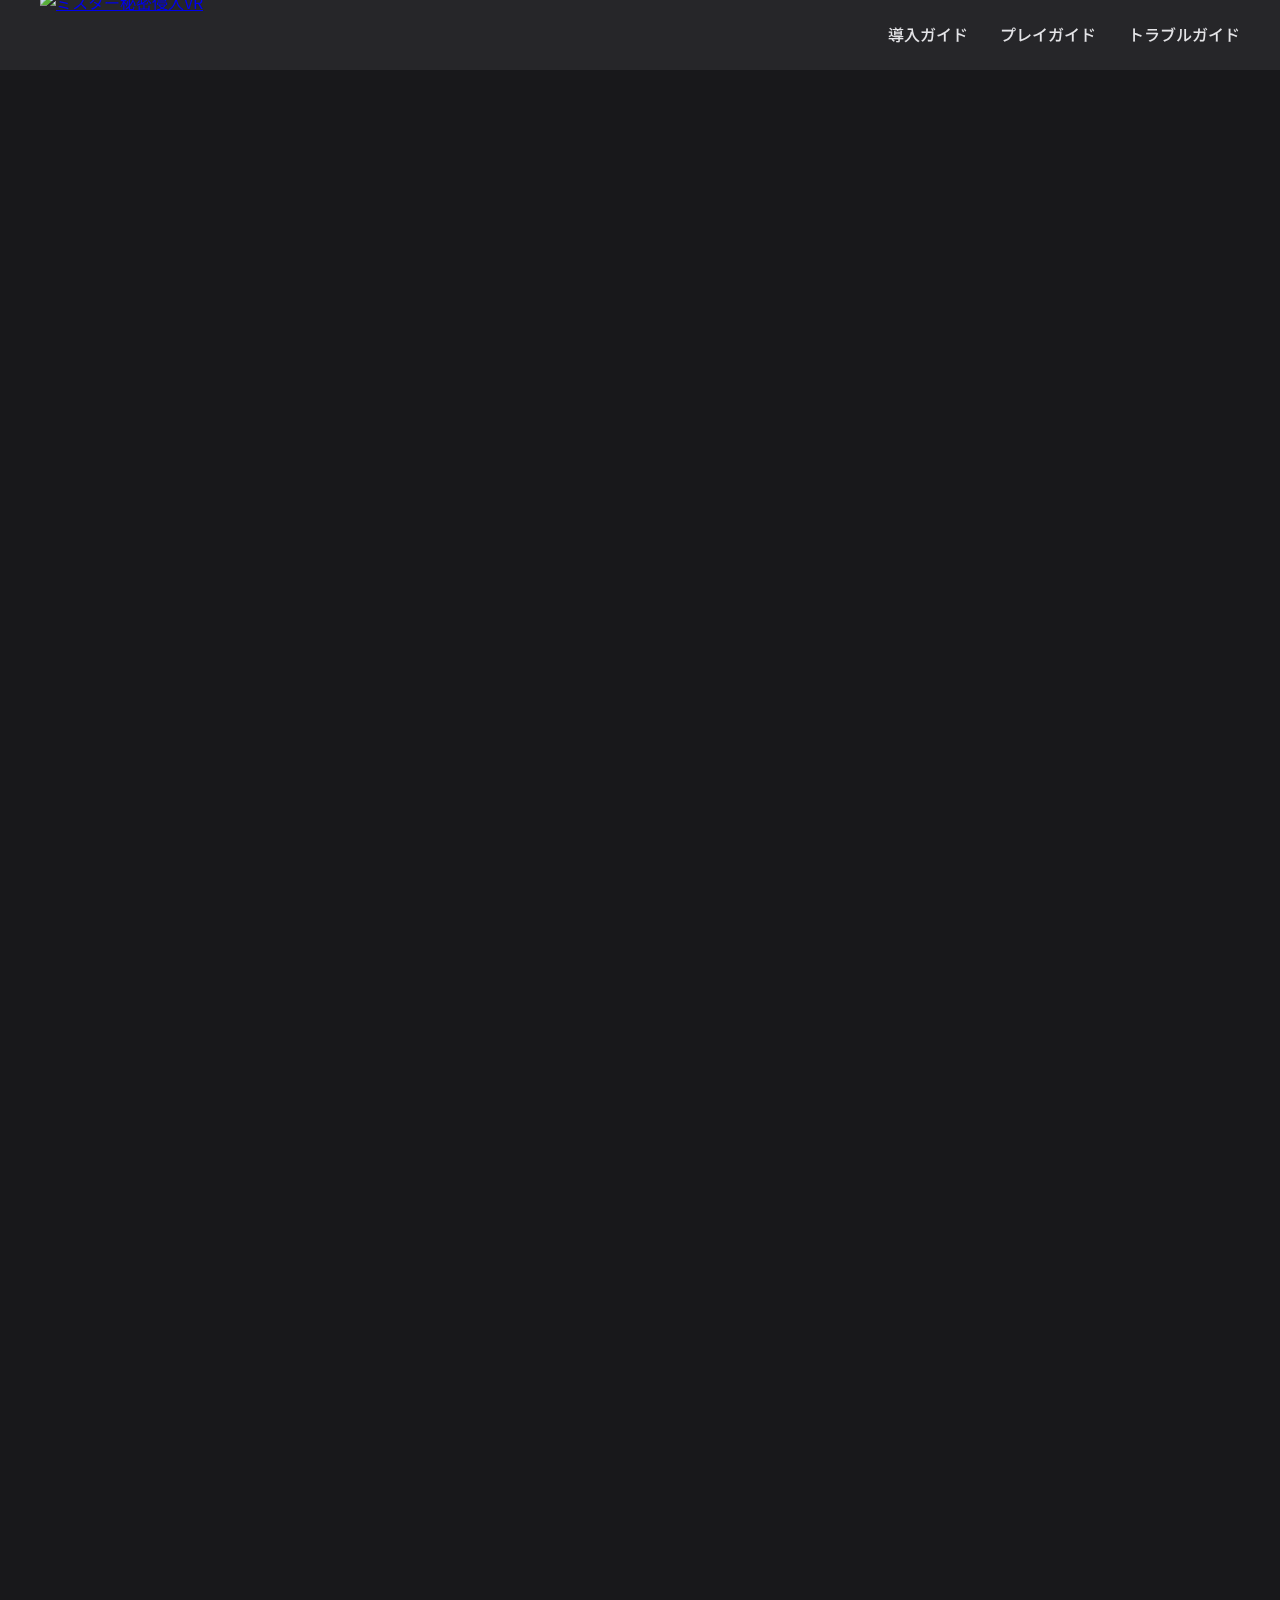
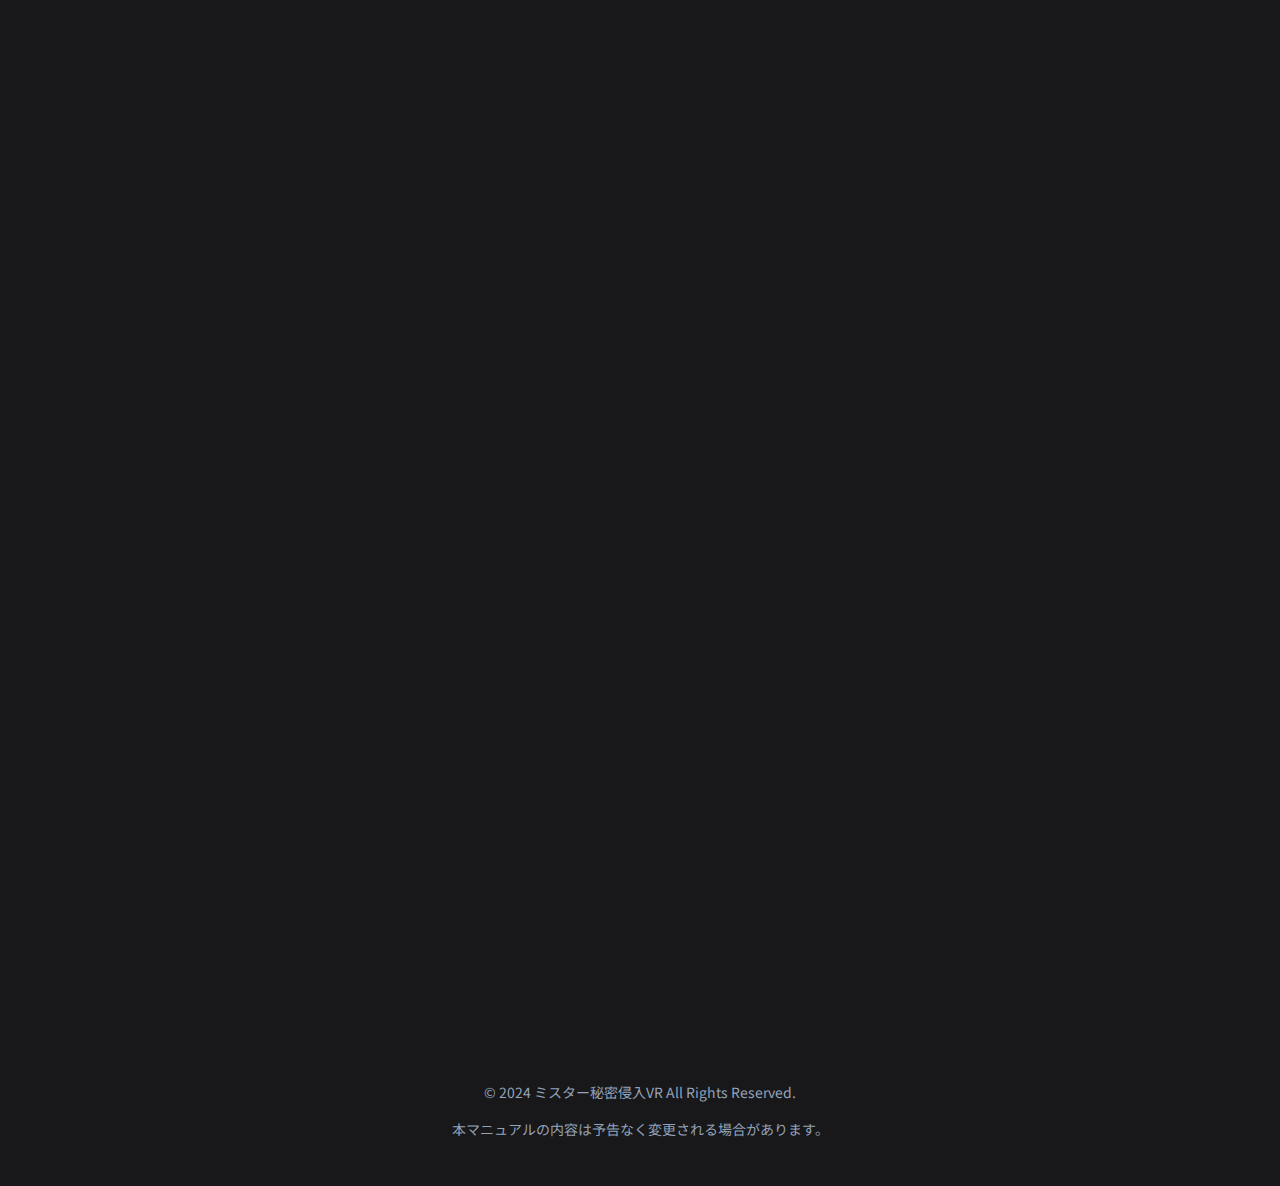
==== commit e09095c0: "Update index.html" ====
--- a/index.html
+++ b/index.html
@@ -8,30 +8,8 @@
     <meta name="author" content="ミスターVR">
     <title>ミスター秘密侵入VR - 公式マニュアル｜完全ガイド</title>
     <link href="https://fonts.googleapis.com/css2?family=Noto+Sans+JP:wght@400;500;700&display=swap" rel="stylesheet">
-    <script>
-        document.addEventListener('DOMContentLoaded', function() {
-            fetch('header.html')
-                .then(response => response.text())
-                .then(data => {
-                    document.getElementById('header').innerHTML = data;
-                })
-                .catch(error => {
-                    console.error('ヘッダーの読み込みに失敗しました:', error);
-                    document.getElementById('header').innerHTML = '<p>ヘッダーの読み込みに失敗しました</p>';
-                });
-    
-            fetch('footer.html')
-                .then(response => response.text())
-                .then(data => {
-                    document.getElementById('footer').innerHTML = data;
-                })
-                .catch(error => {
-                    console.error('フッターの読み込みに失敗しました:', error);
-                    document.getElementById('footer').innerHTML = '<p>フッターの読み込みに失敗しました</p>';
-                });
-        });
-    </script>    
     <style>
+
         :root {
             --primary-color: #4a90e2;
             --text-color: #e4e4e7;
@@ -52,13 +30,17 @@
             max-width: 1200px;
             margin: 0 auto;
             padding: 0 20px;
-            opacity: 0;
             animation: fadeIn 0.6s ease forwards;
+        }
+        
+        main {
+            margin-top: 70px;
         }
         
         .header {
             background-color: rgba(39, 39, 42, 0.95);
             backdrop-filter: blur(10px);
+            -webkit-backdrop-filter: blur(10px);
             position: fixed;
             width: 100%;
             top: 0;
@@ -74,7 +56,6 @@
         
         .logo {
             height: 90px;
-            display: inline-block;
         }
         
         .logo img {
@@ -117,12 +98,25 @@
             text-shadow: 0 0 10px rgba(74, 144, 226, 0.5);
             color: var(--text-color);
         }
-
-        main {
-            margin-top: 70px;
-            padding-top: 0px;
-        }        
-             
+        
+        .thank-you-message {
+            font-size: 1.25rem;
+            color: var(--primary-color);
+            font-weight: 500;
+            margin: 0 0 2rem;
+            text-shadow: 0 0 20px rgba(74, 144, 226, 0.3);
+            opacity: 0;
+            animation: fadeInMessage 1.5s ease forwards;
+        }
+        
+        .main-image-container {
+            position: relative;
+            margin: 2rem auto;
+            max-width: 1000px;
+            padding: 25px;
+            overflow: visible;
+        }
+        
         .main-image {
             width: 100%;
             height: auto;
@@ -133,49 +127,6 @@
             z-index: 2;
         }
         
-        .main-image-container {
-            position: relative;
-            margin: 2rem auto;
-            max-width: 1000px;
-            padding: 25px;
-            overflow: visible;
-        }
-        
-        .image-glow {
-            position: absolute;
-            top: -30px;
-            left: -30px;
-            width: calc(100% + 60px);
-            height: calc(100% + 60px);
-            border-radius: 12px;
-            background: radial-gradient(
-                ellipse at center,
-                rgba(74, 144, 226, 0.6) 0%,
-                rgba(74, 144, 226, 0.2) 40%,
-                rgba(74, 144, 226, 0.1) 60%,
-                rgba(74, 144, 226, 0) 80%
-            );
-            filter: blur(25px);
-            animation: pulseGlow 6s ease-in-out infinite;
-            z-index: 1;
-        }
-
-        .image-glow::after {
-            content: '';
-            position: absolute;
-            top: 0;
-            left: 0;
-            right: 0;
-            bottom: 0;
-            background: radial-gradient(
-                circle at center,
-                rgba(74, 144, 226, 0.3) 0%,
-                rgba(74, 144, 226, 0.1) 40%,
-                transparent 70%
-            );
-            animation: pulseGlow 4s ease-in-out infinite reverse;
-        }
-        
         .purchase-link {
             display: inline-block;
             background-color: var(--primary-color);
@@ -184,7 +135,7 @@
             border-radius: 6px;
             text-decoration: none;
             font-weight: bold;
-            transition: all 0.3s ease;
+            transition: transform 0.3s ease, box-shadow 0.3s ease;
             margin-top: 1rem;
             position: relative;
             overflow: hidden;
@@ -193,22 +144,6 @@
         .purchase-link:hover {
             transform: translateY(-2px);
             box-shadow: 0 5px 15px rgba(74, 144, 226, 0.4);
-        }
-        
-        .purchase-link::after {
-            content: '';
-            position: absolute;
-            top: 50%;
-            left: 50%;
-            width: 300%;
-            height: 300%;
-            background: rgba(255, 255, 255, 0.1);
-            transform: translate(-50%, -50%) rotate(35deg);
-            transition: transform 0.5s ease;
-        }
-        
-        .purchase-link:hover::after {
-            transform: translate(-50%, -50%) rotate(35deg) translateX(20%);
         }
         
         .section-grid {
@@ -217,7 +152,6 @@
             gap: 2rem;
             margin: 4rem 0;
             opacity: 0;
-            transform: translateY(20px);
             animation: fadeInUp 0.6s ease forwards 0.2s;
         }
         
@@ -227,13 +161,11 @@
             padding: 2rem;
             color: var(--text-color);
             text-decoration: none;
-        }
-        
-        .card-hover {
-            transition: transform 0.2s, box-shadow 0.2s;
-        }
-        
-        .card-hover:hover {
+            transition: transform 0.2s ease, box-shadow 0.2s ease;
+            will-change: transform;
+        }
+        
+        .card:hover {
             transform: translateY(-5px);
             box-shadow: 0 8px 32px rgba(0, 0, 0, 0.2);
         }
@@ -252,7 +184,6 @@
         .requirements-section {
             margin: 4rem 0;
             opacity: 0;
-            transform: translateY(20px);
             animation: fadeInUp 0.6s ease forwards 0.4s;
         }
         
@@ -283,18 +214,18 @@
             border-bottom: 2px solid var(--primary-color);
         }
         
+        .requirements-category {
+            color: var(--primary-color);
+            font-weight: bold;
+            margin: 1rem 0 0.5rem;
+        }
+        
         .requirements-list {
             list-style: none;
             padding: 0;
             margin: 0;
         }
         
-        .requirements-category {
-            color: var(--primary-color);
-            font-weight: bold;
-            margin: 1rem 0 0.5rem;
-        }
-        
         .requirements-list li {
             margin-bottom: 0.5rem;
             padding-left: 1.2rem;
@@ -306,47 +237,6 @@
             color: var(--primary-color);
             position: absolute;
             left: 0;
-        }
-        
-        .news-section {
-            opacity: 0;
-            transform: translateY(20px);
-            animation: fadeInUp 0.6s ease forwards 0.6s;
-            background-color: var(--card-bg);
-            border-radius: 12px;
-            padding: 2rem;
-            margin: 4rem 0;
-        }
-        
-        .news-item {
-            display: flex;
-            align-items: center;
-            gap: 1rem;
-            border-bottom: 1px solid rgba(255, 255, 255, 0.1);
-        }
-
-        .news-item a {
-           color: var(--primary-color);
-           text-decoration: none;
-           transition: color 0.2s;
-        }
-        
-        .news-item a:hover {
-           text-decoration: underline;
-           opacity: 0.8;
-        }
-        
-        .news-date {
-            min-width: 100px;
-            font-size: 0.875rem;
-            color: #94a3b8;
-        }
-        
-        .footer {
-            text-align: center;
-            padding: 2rem 0;
-            color: #94a3b8;
-            font-size: 0.875rem;
         }
         
         .review-section {
@@ -355,6 +245,12 @@
             margin-left: auto;
             margin-right: auto;
         }
+        
+        .review-section a {
+            color: var(--primary-color);  /* 既存の青色変数を使用 */
+            text-decoration: none;
+            transition: color 0.2s;
+        }        
         
         .review-section .bg-slate-800\/50 {
             background-color: rgba(30, 41, 59, 0.5);
@@ -364,39 +260,102 @@
             padding: 1.5rem;
         }
         
-        .review-section .star-icon {
+        .star-icon {
             color: #60a5fa;
-            fill: #60a5fa;
-        }
-        
-        .review-section .heart-icon {
-            color: rgba(96, 165, 250, 0.7);
-        }
-        
-        .review-section a {
-            color: #60a5fa;
+        }
+        
+        .news-section {
+            opacity: 0;
+            animation: fadeInUp 0.6s ease forwards 0.6s;
+            background-color: var(--card-bg);
+            border-radius: 12px;
+            padding: 2rem;
+            margin: 4rem 0;
+        }
+        
+        .news-item {
+            display: flex;
+            align-items: center;
+            gap: 1rem;
+            padding: 0rem 0;
+            border-bottom: 1px solid rgba(255, 255, 255, 0.1);
+        }
+        
+        .news-item a {
+            color: var(--primary-color);
             text-decoration: none;
             transition: color 0.2s;
         }
         
-        .review-section a:hover {
-            color: #93c5fd;
-        }
-        
-        .manual-about {
-            max-width: 800px;
-            margin: 0 auto 3rem;
-            text-align: center;
-        }
-        
-        .thank-you-message {
-            font-size: 1.25rem;
-            color: var(--primary-color);
+        .news-item a:hover {
+            text-decoration: underline;
+            opacity: 0.8;
+        }
+        
+        .news-date {
+            min-width: 100px;
+            font-size: 0.875rem;
+            color: #94a3b8;
+        }
+        
+        .flex {
+            display: flex;
+        }
+        
+        .items-center {
+            align-items: center;
+        }
+        
+        .justify-center {
+            justify-content: center;
+        }
+        
+        .gap-2 {
+            gap: 0.5rem;
+        }
+        
+        .mb-3 {
+            margin-bottom: 0.75rem;
+        }
+        
+        .mb-4 {
+            margin-bottom: 1rem;
+        }
+        
+        .ml-1 {
+            margin-left: 0.25rem;
+        }
+        
+        .text-xs {
+            font-size: 0.75rem;
+        }
+        
+        .text-sm {
+            font-size: 0.875rem;
+        }
+        
+        .text-gray-300 {
+            color: #d1d5db;
+        }
+        
+        .text-gray-400 {
+            color: #9ca3af;
+        }
+        
+        .text-gray-500 {
+            color: #6b7280;
+        }
+        
+        .text-blue-400\/90 {
+            color: rgba(96, 165, 250, 0.9);
+        }
+        
+        .font-medium {
             font-weight: 500;
-            margin: 0 0 2rem; /* topのマージンを0に */
-            text-shadow: 0 0 20px rgba(74, 144, 226, 0.3);
-            opacity: 0;
-            animation: fadeInMessage 1.5s ease forwards;
+        }
+        
+        .underline {
+            text-decoration: underline;
         }
         
         @keyframes fadeIn {
@@ -426,22 +385,11 @@
             }
         }
         
-        @keyframes pulseGlow {
-            0% { 
-                opacity: 0.1;
-                transform: scale(0.98);
-            }
-            50% { 
-                opacity: 0.8;
-                transform: scale(1.02);
-            }
-            100% { 
-                opacity: 0.1;
-                transform: scale(0.98);
-            }
-        }
-        
         @media (max-width: 768px) {
+            .hero-title {
+                font-size: 2rem;
+            }
+            
             .requirements-grid {
                 grid-template-columns: 1fr;
             }
@@ -457,14 +405,11 @@
         }
         
         @media (max-width: 640px) {
-            .hero-title {
-                font-size: 2rem;
-            }
-        
             .nav-links {
                 gap: 1rem;
             }
         }
+                
     </style>
 </head>
 <body>
@@ -478,7 +423,6 @@
                     </p>
                 
                 <div class="main-image-container">
-                    <div class="image-glow"></div>
                     <img src="assets/images/main-image.jpg" alt="ゲームメイン画像" class="main-image">
                 </div>
                 
@@ -551,7 +495,7 @@
             </div>
 
             <section class="requirements-section">
-                <h2>対応機種</h2>
+                <h2>対応機種・動作要件</h2>
                 <div class="requirements-grid">
                     <div class="requirements-card">
                         <h3 class="requirements-title">PCVR版</h3>
@@ -559,12 +503,12 @@
                             <div class="requirements-category">動作要件</div>
                             <li>対応OS: Windows 10/11</li>
                             <li>必須: SteamVR</li>
-                            <li>推奨GPU: RTX3060以上</li>
-                            <li>推奨メモリ: 16GB以上</li>
+                            <li>GPU: RTX3060以上推奨</li>
+                            <li>メモリ: 16GB以上推奨</li>
 
                             <div class="requirements-category">対応機種</div>
-                            <li>Meta Quest 2/Pro/3/3S</li>
-                            <li>PICO Neo 3/4/4Ultra</li>
+                            <li>Meta Quest 2/Pro/3/3S (SteamVR)</li>
+                            <li>PICO Neo 3/4/4Ultra (SteamVR)</li>
                             <li>HTC VIVE シリーズ</li>
                             <li>その他SteamVR対応機種</li>
                         </ul>
@@ -574,7 +518,7 @@
                         <h3 class="requirements-title">Quest単体版</h3>
                         <ul class="requirements-list">
                             <div class="requirements-category">動作要件</div>
-                            <li>SideQuestによるインストールが必要です。</li>
+                            <li>SideQuestによるインストール</li>
 
                             <div class="requirements-category">対応機種</div>
                             <li>Meta Quest 2</li>
@@ -589,6 +533,14 @@
             <section class="news-section">
                 <h2>お知らせ</h2>
                 <div class="news-item">
+                    <div class="news-date">2024/11/22</div>
+                    <p><a href="manual.html">プレイガイド</a>を更新しました。</p>
+                </div>
+                <div class="news-item">
+                    <div class="news-date">2024/11/20</div>
+                    <p>Ver 1.0.1にアップデートしました。</p>
+                </div>
+                <div class="news-item">
                     <div class="news-date">2024/11/16</div>
                     <p><a href="readme.html">導入ガイド</a>を更新しました。</p>
                 </div>
@@ -609,5 +561,50 @@
     </main>
     
     <div id="footer"></div>
+
+    <script>
+        // ヘッダー/フッターの読み込み
+        async function loadComponent(id, url) {
+            try {
+                const response = await fetch(url);
+                if (!response.ok) throw new Error(`HTTP error! status: ${response.status}`);
+                const html = await response.text();
+                document.getElementById(id).innerHTML = html;
+            } catch (error) {
+                console.error(`${id}の読み込みに失敗しました:`, error);
+                document.getElementById(id).innerHTML = `<p>${id}の読み込みに失敗しました</p>`;
+            }
+        }
+        
+        // 遅延ロード処理
+        function setupLazyLoading() {
+            const observer = new IntersectionObserver((entries, observer) => {
+                entries.forEach(entry => {
+                    if (entry.isIntersecting) {
+                        entry.target.classList.add('fade-in');
+                        observer.unobserve(entry.target);
+                    }
+                });
+            }, {
+                rootMargin: '50px', // 要素が表示される50px手前で開始
+                threshold: 0.1 // 10%表示された時点で開始
+            });
+        
+            document.querySelectorAll('.section-grid, .requirements-section, .news-section')
+                .forEach(el => observer.observe(el));
+        }
+        
+        // DOMContentLoadedイベントでの初期化
+        document.addEventListener('DOMContentLoaded', async () => {
+            // ヘッダー/フッターの読み込み
+            await Promise.all([
+                loadComponent('header', 'header.html'),
+                loadComponent('footer', 'footer.html')
+            ]);
+        
+            // 遅延ロードの設定
+            setupLazyLoading();
+        });
+    </script>    
 </body>
 </html>
